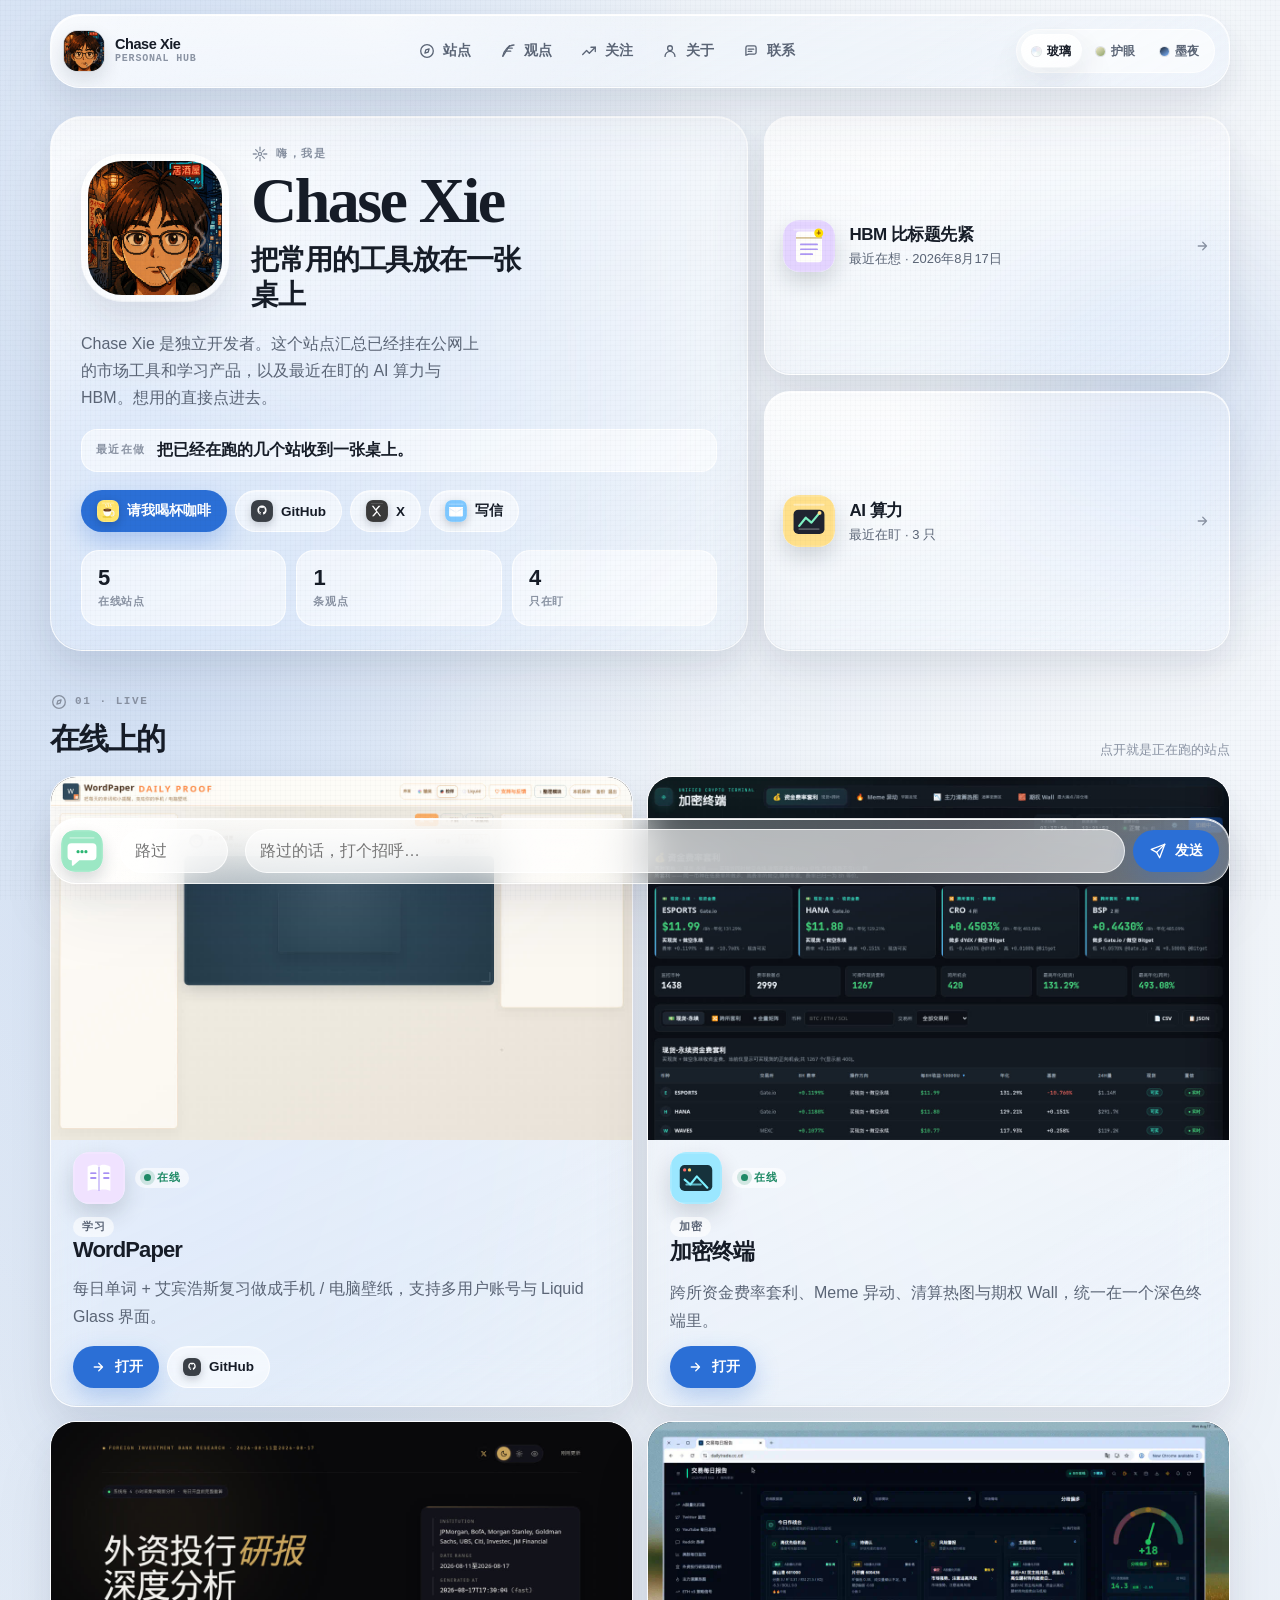
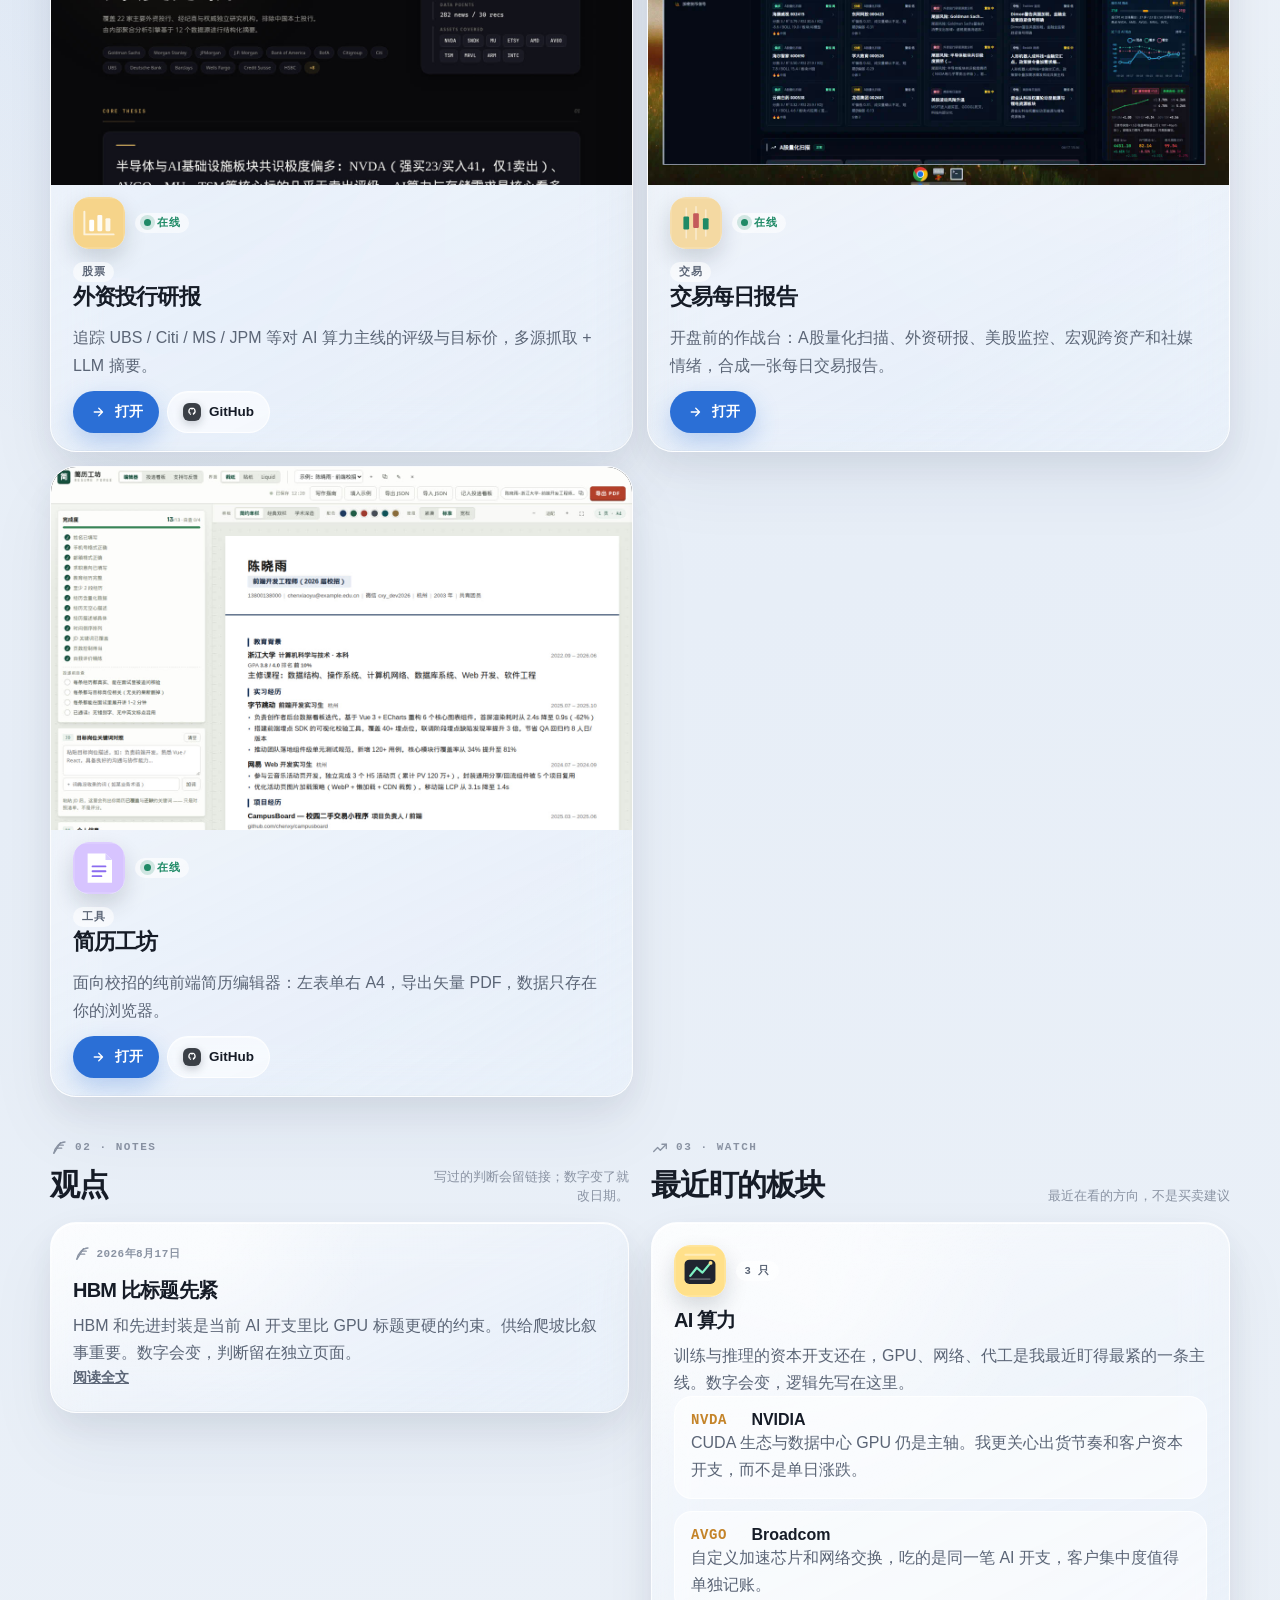
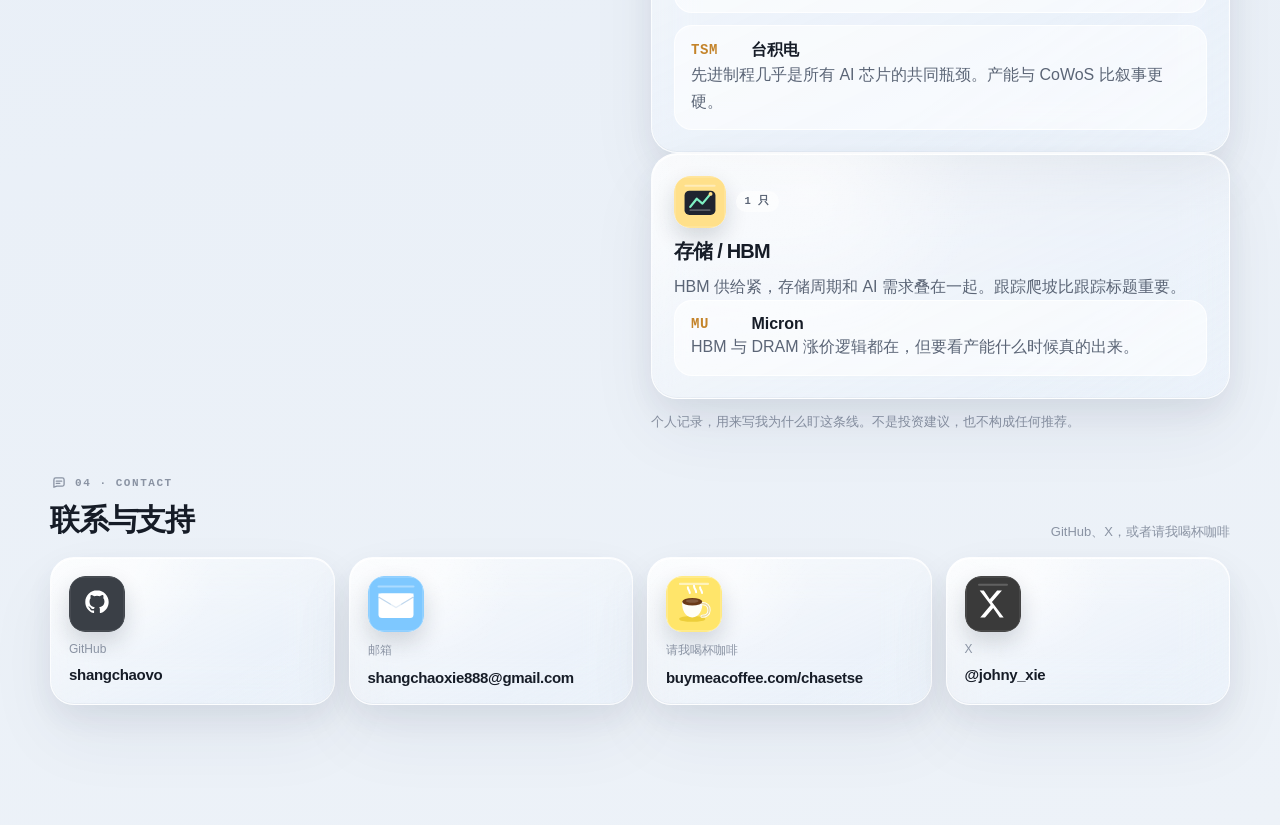
==== index.html @ 6f63f38b "Add Google Search Console verification meta tag" ====
<!doctype html>
<html lang="zh-CN" data-theme="liquid">
  <head>
    <meta charset="UTF-8" />
    <meta name="viewport" content="width=device-width, initial-scale=1.0" />
    <title>Chase Xie · 市场工具与学习产品导航</title>
    <meta name="description" content="独立开发者 Chase Xie 的个人导航：WordPaper、加密终端、外资研报、交易日报和校招简历工坊，以及最近在盯的 AI 算力与 HBM。" />
    <meta name="google-site-verification" content="O95cw5EyVnewTnY-gCXj8kBVqnA2D88TB6CyO-TnIzk" />
    <link rel="canonical" href="https://chaestblog.pages.dev/" />
    <meta property="og:type" content="website" />
    <meta property="og:locale" content="zh_CN" />
    <meta property="og:site_name" content="chaestblog" />
    <meta property="og:url" content="https://chaestblog.pages.dev/" />
    <meta property="og:title" content="Chase Xie · 市场工具与学习产品导航" />
    <meta property="og:description" content="独立开发者。把已上线的市场工具和学习产品放在一页，并写下最近在盯的 AI 算力与 HBM。" />
    <meta property="og:image" content="https://chaestblog.pages.dev/assets/og.jpg" />
    <meta property="og:image:width" content="1200" />
    <meta property="og:image:height" content="630" />
    <meta name="twitter:card" content="summary_large_image" />
    <meta name="twitter:site" content="@johny_xie" />
    <meta name="twitter:title" content="Chase Xie · 市场工具与学习产品导航" />
    <meta name="twitter:description" content="独立开发者。把已上线的市场工具和学习产品放在一页，并写下最近在盯的 AI 算力与 HBM。" />
    <meta name="twitter:image" content="https://chaestblog.pages.dev/assets/og.jpg" />
    <link rel="icon" type="image/svg+xml" href="/assets/favicon.svg" />
    <link rel="stylesheet" href="/css/themes.css?v=20260818a" />
    <link rel="stylesheet" href="/css/styles.css?v=20260818a" />
    <script type="application/ld+json">
      {
        "@context": "https://schema.org",
        "@graph": [
          {
            "@type": "WebSite",
            "@id": "https://chaestblog.pages.dev/#website",
            "url": "https://chaestblog.pages.dev/",
            "name": "chaestblog",
            "inLanguage": "zh-CN",
            "description": "Chase Xie 的个人导航：已上线的市场工具、学习产品，以及最近在盯的板块。",
            "publisher": { "@id": "https://chaestblog.pages.dev/#person" }
          },
          {
            "@type": "Person",
            "@id": "https://chaestblog.pages.dev/#person",
            "name": "Chase Xie",
            "url": "https://chaestblog.pages.dev/",
            "image": "https://chaestblog.pages.dev/assets/avatar.jpg",
            "jobTitle": "独立开发者",
            "description": "做市场工具和学习产品，公开 WordPaper、加密终端、外资研报、交易日报和校招简历工坊。",
            "email": "mailto:shangchaoxie888@gmail.com",
            "sameAs": [
              "https://github.com/shangchaovo",
              "https://x.com/johny_xie",
              "https://buymeacoffee.com/chasetse"
            ]
          }
        ]
      }
    </script>
    <script>
      (function () {
        try {
          var theme = localStorage.getItem("hubTheme");
          if (theme === "liquid" || theme === "eye" || theme === "ink") {
            document.documentElement.dataset.theme = theme;
          }
        } catch (error) {}
      })();
    </script>
  </head>
  <body>
    <svg xmlns="http://www.w3.org/2000/svg" class="sprite" aria-hidden="true">
      <symbol id="i-spark" viewBox="0 0 24 24"><path d="M12 3 v4 M12 17 v4 M3 12 h4 M17 12 h4 M6.2 6.2 l2.6 2.6 M15.2 15.2 l2.6 2.6 M17.8 6.2 l-2.6 2.6 M8.8 15.2 l-2.6 2.6"/><circle cx="12" cy="12" r="2.2"/></symbol>
      <symbol id="i-compass" viewBox="0 0 24 24"><circle cx="12" cy="12" r="8.4"/><path d="M14.8 9.2 10.4 10.6 9.2 14.8 13.6 13.4 Z"/></symbol>
      <symbol id="i-apps" viewBox="0 0 24 24"><rect x="4" y="4" width="6.5" height="6.5" rx="1.6"/><rect x="13.5" y="4" width="6.5" height="6.5" rx="1.6"/><rect x="4" y="13.5" width="6.5" height="6.5" rx="1.6"/><rect x="13.5" y="13.5" width="6.5" height="6.5" rx="1.6"/></symbol>
      <symbol id="i-feather" viewBox="0 0 24 24"><path d="M20 4 C13 4 6.5 11 5 19"/><path d="M14 4.8 5.6 18.6"/><path d="M11.5 8.2 h6.2 M9.2 12.2 h6.4"/></symbol>
      <symbol id="i-trend" viewBox="0 0 24 24"><path d="M3.6 16.6 8.8 11.4 12.4 15 20.4 7"/><path d="M14.6 7 H20.4 V12.8"/></symbol>
      <symbol id="i-chat" viewBox="0 0 24 24"><path d="M5.2 17.6 V7.6 A2.4 2.4 0 0 1 7.6 5.2 h8.8 A2.4 2.4 0 0 1 18.8 7.6 v6.2 A2.4 2.4 0 0 1 16.4 16.2 H9.2 Z"/><path d="M8.4 9.6 h7.2 M8.4 12.6 h4.6"/></symbol>
      <symbol id="i-mail" viewBox="0 0 24 24"><rect x="3.5" y="5.5" width="17" height="13" rx="2.2"/><path d="M4.2 7.2 12 13.1 19.8 7.2"/></symbol>
      <symbol id="i-coffee" viewBox="0 0 24 24"><path d="M5 9 h11 v6.2 a3.6 3.6 0 0 1 -3.6 3.6 H8.6 A3.6 3.6 0 0 1 5 15.2 Z"/><path d="M16 10.2 h2.4 a2.4 2.4 0 0 1 0 4.8 H16"/><path d="M7.2 4.8 v2 M10.5 4.4 v2.4 M13.8 4.8 v2"/><path d="M6 20.4 h9"/></symbol>
      <symbol id="i-book" viewBox="0 0 24 24"><path d="M12 6.4 C10.2 4.9 7.2 4.5 4.2 5.1 V18.2 C7.2 17.6 10.2 18 12 19.5 C13.8 18 16.8 17.6 19.8 18.2 V5.1 C16.8 4.5 13.8 4.9 12 6.4 Z"/><path d="M12 6.4 V19.5"/></symbol>
      <symbol id="i-terminal" viewBox="0 0 24 24"><rect x="3.4" y="5" width="17.2" height="14" rx="2.2"/><path d="M7 10.2 9.6 12.4 7 14.6 M12.2 14.8 h4.6"/></symbol>
      <symbol id="i-chart" viewBox="0 0 24 24"><path d="M4 19.4 V5.4 M4 19.4 H20"/><path d="M8 15.2 V11.2 M12 15.2 V8.4 M16 15.2 V10 M20 15.2 V6.8"/></symbol>
      <symbol id="i-file" viewBox="0 0 24 24"><path d="M7 3.6 H13.6 L17.4 7.4 V20.4 H7 Z"/><path d="M13.6 3.6 V7.4 H17.4"/><path d="M9.6 12.2 h4.8 M9.6 15.4 h4.8"/></symbol>
      <symbol id="i-candles" viewBox="0 0 24 24"><path d="M7 6 v12 M17 4 v16"/><rect x="5.2" y="9" width="3.6" height="7" rx="0.8"/><rect x="15.2" y="7.2" width="3.6" height="8.2" rx="0.8"/><path d="M12 8 v10"/><rect x="10.2" y="10.4" width="3.6" height="5.2" rx="0.8"/></symbol>
      <symbol id="i-arrow" viewBox="0 0 24 24"><path d="M7 12 h10 M13 7 l5 5 -5 5"/></symbol>
      <symbol id="i-external" viewBox="0 0 24 24"><path d="M14 5 h5 v5"/><path d="M19 5 10.5 13.5"/><path d="M17 13.2 v5.2 H5 V7 h5.2"/></symbol>
      <symbol id="i-send" viewBox="0 0 24 24"><path d="M21 3 10.2 13.8"/><path d="M21 3 14.2 21 10.2 13.8 3 9.8 Z"/></symbol>
      <symbol id="i-plus" viewBox="0 0 24 24"><path d="M12 5 v14 M5 12 h14"/></symbol>
      <symbol id="i-edit" viewBox="0 0 24 24"><path d="M13.2 6.2 17.8 10.8"/><path d="M4.6 19.4 6.4 14.2 16.4 4.2 a2 2 0 0 1 2.8 0 l.6.6 a2 2 0 0 1 0 2.8 L9.8 17.6 Z"/></symbol>
      <symbol id="i-trash" viewBox="0 0 24 24"><path d="M5 7.2 h14"/><path d="M9.2 7.2 V5.4 h5.6 v1.8"/><path d="M7.2 7.2 V19 a1.6 1.6 0 0 0 1.6 1.6 h6.4 A1.6 1.6 0 0 0 16.8 19 V7.2"/></symbol>
      <symbol id="i-lock" viewBox="0 0 24 24"><rect x="5.4" y="10.4" width="13.2" height="9.2" rx="2"/><path d="M8.2 10.4 V7.8 a3.8 3.8 0 0 1 7.6 0 v2.6"/></symbol>
      <symbol id="i-user" viewBox="0 0 24 24"><circle cx="12" cy="8.2" r="3.2"/><path d="M5.4 19.2 a6.6 6.6 0 0 1 13.2 0"/></symbol>
      <symbol id="i-dot" viewBox="0 0 24 24"><circle cx="12" cy="12" r="4" fill="currentColor" stroke="none"/></symbol>
      <symbol id="i-github" viewBox="0 0 24 24"><path fill="currentColor" stroke="none" d="M12 .3C5.37.3 0 5.67 0 12.3c0 5.3 3.44 9.8 8.21 11.39.6.11.82-.26.82-.58 0-.28-.01-1.04-.02-2.04-3.34.73-4.04-1.61-4.04-1.61-.55-1.39-1.34-1.76-1.34-1.76-1.09-.75.08-.73.08-.73 1.2.08 1.84 1.24 1.84 1.24 1.07 1.83 2.81 1.3 3.5 1 .11-.78.42-1.3.76-1.6-2.67-.3-5.47-1.33-5.47-5.93 0-1.31.47-2.38 1.24-3.22-.13-.3-.54-1.52.12-3.18 0 0 1-.32 3.3 1.23a11.5 11.5 0 0 1 6 0c2.28-1.55 3.29-1.23 3.29-1.23.66 1.66.25 2.88.12 3.18.77.84 1.23 1.91 1.23 3.22 0 4.61-2.81 5.62-5.48 5.92.43.37.81 1.1.81 2.22 0 1.6-.01 2.89-.01 3.29 0 .32.21.69.82.57C20.56 22.1 24 17.6 24 12.3 24 5.67 18.63.3 12 .3Z"/></symbol>
      <symbol id="i-x" viewBox="0 0 24 24"><path d="M4 4 20 20 M14.6 4 4 20 M20 4 9.8 16.4"/></symbol>
      <symbol id="i-telegram" viewBox="0 0 24 24"><path d="M21.2 4.6 3.6 11.4 10.2 13.6 17.2 8 12.2 14.8 10.2 13.6 10.1 19.4 Z"/></symbol>
    </svg>

    <div class="atmosphere" aria-hidden="true">
      <span class="blob blob-a"></span>
      <span class="blob blob-b"></span>
      <span class="blob blob-c"></span>
    </div>
    <div id="danmakuStage" class="danmaku-stage" aria-hidden="true"></div>

    <header class="nav glass">
      <a class="brand" href="/">
        <img class="brand-avatar" src="/assets/avatar.jpg" alt="" width="40" height="40" />
        <span class="brand-copy">
          <strong>Chase Xie</strong>
          <small>Personal Hub</small>
        </span>
      </a>
      <nav class="nav-links" aria-label="页面区块">
        <a href="#sites"><svg class="ic"><use href="#i-compass"></use></svg>站点</a>
        <a href="#notes"><svg class="ic"><use href="#i-feather"></use></svg>观点</a>
        <a href="#watch"><svg class="ic"><use href="#i-trend"></use></svg>关注</a>
        <a href="/about/"><svg class="ic"><use href="#i-user"></use></svg>关于</a>
        <a href="#contact"><svg class="ic"><use href="#i-chat"></use></svg>联系</a>
      </nav>
      <div class="theme-switch" role="radiogroup" aria-label="主题">
        <button class="theme-btn" type="button" data-theme="liquid" aria-pressed="true" title="Liquid Glass">
          <i class="orb orb-liquid" aria-hidden="true"></i><span>玻璃</span>
        </button>
        <button class="theme-btn" type="button" data-theme="eye" aria-pressed="false" title="护眼">
          <i class="orb orb-eye" aria-hidden="true"></i><span>护眼</span>
        </button>
        <button class="theme-btn" type="button" data-theme="ink" aria-pressed="false" title="墨夜">
          <i class="orb orb-ink" aria-hidden="true"></i><span>墨夜</span>
        </button>
      </div>
    </header>

    <main class="wrap">
      <section id="top" class="hero-bento">
        <article class="identity glass">
          <div class="identity-top">
            <button class="avatar-frame" id="heroAvatarBtn" type="button" title="Chase Xie">
              <img id="heroAvatar" class="hero-avatar" src="/assets/avatar.jpg" alt="Chase Xie" width="168" height="168" />
            </button>
            <div>
              <p class="kicker" id="profileKicker"><svg class="ic"><use href="#i-spark"></use></svg> 嗨，我是</p>
              <h1 id="profileName">Chase Xie</h1>
              <p class="headline" id="profileTitle">把常用的工具放在一张桌上</p>
            </div>
          </div>
          <p class="lead" id="profileBio">Chase Xie 是独立开发者。这个站点汇总已经挂在公网上的市场工具和学习产品，以及最近在盯的 AI 算力与 HBM。想用的直接点进去。</p>
          <p class="now" id="profileNow">
            <span class="now-kicker">最近在做</span>
            <span class="now-text">把已经在跑的几个站收到一张桌上。</span>
            <button class="btn ghost admin-only" id="editNowBtn" type="button">改</button>
          </p>
          <div class="hero-actions" id="heroActions">
            <a class="btn primary" href="https://buymeacoffee.com/chasetse" target="_blank" rel="noopener">请我喝杯咖啡</a>
            <a class="btn" rel="me noopener" href="https://github.com/shangchaovo" target="_blank">GitHub</a>
            <a class="btn" rel="me noopener" href="https://x.com/johny_xie" target="_blank">X</a>
            <a class="btn" href="mailto:shangchaoxie888@gmail.com">写信</a>
          </div>
          <div class="stat-row" id="statRow">
            <div class="stat"><b>5</b><span>在线站点</span></div>
            <div class="stat"><b>1</b><span>条观点</span></div>
            <div class="stat"><b>4</b><span>只在盯</span></div>
          </div>
        </article>
        <aside class="hero-aside" id="featuredJumps">
          <a class="feature glass" data-tint="violet" href="/notes/hbm-supply/">
            <span class="well app"><img class="app-icon" src="/assets/icons/notes.svg" alt="" width="52" height="52"></span>
            <span class="feature-copy">
              <strong>HBM 比标题先紧</strong>
              <span>最近在想 · 2026年8月17日</span>
            </span>
          </a>
          <a class="feature glass" data-tint="amber" href="#watch">
            <span class="well app"><img class="app-icon" src="/assets/icons/watch.svg" alt="" width="52" height="52"></span>
            <span class="feature-copy">
              <strong>AI 算力</strong>
              <span>最近在盯 · 3 只</span>
            </span>
          </a>
        </aside>
      </section>

      <section id="sites" class="section">
        <div class="section-head">
          <div>
            <p class="kicker"><svg class="ic"><use href="#i-compass"></use></svg> 01 · Live</p>
            <h2>在线上的</h2>
          </div>
            <p class="hint">点开就是正在跑的站点</p>
        </div>
        <div class="project-board" id="siteGrid">
          <article class="card glass" data-tint="violet">
            <a class="shot" href="https://wordpaper.pages.dev/" target="_blank" rel="noopener"><img src="/assets/shots/wordpaper.jpg" alt=""></a>
            <div class="card-top">
              <span class="well app"><img class="app-icon" src="/assets/icons/book.svg" alt="" width="46" height="46"></span>
              <span class="pill live"><i class="live-dot" aria-hidden="true"></i>在线</span>
            </div>
            <div>
              <span class="pill">学习</span>
              <h3>WordPaper</h3>
            </div>
            <p>每日单词 + 艾宾浩斯复习做成手机 / 电脑壁纸，支持多用户账号与 Liquid Glass 界面。</p>
            <div class="card-links">
              <a class="btn primary" href="https://wordpaper.pages.dev/" target="_blank" rel="noopener">打开</a>
              <a class="btn" href="https://github.com/shangchaovo/daily-wallpaper" target="_blank" rel="noopener">GitHub</a>
            </div>
          </article>
          <article class="card glass" data-tint="cyan">
            <a class="shot" href="https://crypto-funding-arbitrage.pages.dev/" target="_blank" rel="noopener"><img src="/assets/shots/terminal.jpg" alt=""></a>
            <div class="card-top">
              <span class="well app"><img class="app-icon" src="/assets/icons/terminal.svg" alt="" width="46" height="46"></span>
              <span class="pill live"><i class="live-dot" aria-hidden="true"></i>在线</span>
            </div>
            <div>
              <span class="pill">加密</span>
              <h3>加密终端</h3>
            </div>
            <p>跨所资金费率套利、Meme 异动、清算热图与期权 Wall，统一在一个深色终端里。</p>
            <div class="card-links">
              <a class="btn primary" href="https://crypto-funding-arbitrage.pages.dev/" target="_blank" rel="noopener">打开</a>
            </div>
          </article>
          <article class="card glass" data-tint="amber">
            <a class="shot" href="https://fresearch.cc.cd/" target="_blank" rel="noopener"><img src="/assets/shots/research.jpg" alt=""></a>
            <div class="card-top">
              <span class="well app"><img class="app-icon" src="/assets/icons/chart.svg" alt="" width="46" height="46"></span>
              <span class="pill live"><i class="live-dot" aria-hidden="true"></i>在线</span>
            </div>
            <div>
              <span class="pill">股票</span>
              <h3>外资投行研报</h3>
            </div>
            <p>追踪 UBS / Citi / MS / JPM 等对 AI 算力主线的评级与目标价，多源抓取 + LLM 摘要。</p>
            <div class="card-links">
              <a class="btn primary" href="https://fresearch.cc.cd/" target="_blank" rel="noopener">打开</a>
              <a class="btn" href="https://github.com/shangchaovo/ib-research" target="_blank" rel="noopener">GitHub</a>
            </div>
          </article>
          <article class="card glass" data-tint="gold">
            <a class="shot" href="https://dailytrade.cc.cd/" target="_blank" rel="noopener"><img src="/assets/shots/dailytrade.jpg" alt=""></a>
            <div class="card-top">
              <span class="well app"><img class="app-icon" src="/assets/icons/candles.svg" alt="" width="46" height="46"></span>
              <span class="pill live"><i class="live-dot" aria-hidden="true"></i>在线</span>
            </div>
            <div>
              <span class="pill">交易</span>
              <h3>交易每日报告</h3>
            </div>
            <p>开盘前的作战台：A股量化扫描、外资研报、美股监控、宏观跨资产和社媒情绪，合成一张每日交易报告。</p>
            <div class="card-links">
              <a class="btn primary" href="https://dailytrade.cc.cd/" target="_blank" rel="noopener">打开</a>
            </div>
          </article>
          <article class="card glass" data-tint="rose">
            <a class="shot" href="https://resume-5lv.pages.dev/" target="_blank" rel="noopener"><img src="/assets/shots/resume.jpg" alt=""></a>
            <div class="card-top">
              <span class="well app"><img class="app-icon" src="/assets/icons/file.svg" alt="" width="46" height="46"></span>
              <span class="pill live"><i class="live-dot" aria-hidden="true"></i>在线</span>
            </div>
            <div>
              <span class="pill">工具</span>
              <h3>简历工坊</h3>
            </div>
            <p>面向校招的纯前端简历编辑器：左表单右 A4，导出矢量 PDF，数据只存在你的浏览器。</p>
            <div class="card-links">
              <a class="btn primary" href="https://resume-5lv.pages.dev/" target="_blank" rel="noopener">打开</a>
              <a class="btn" href="https://github.com/shangchaovo/resume-site" target="_blank" rel="noopener">GitHub</a>
            </div>
          </article>
        </div>
      </section>

      <div class="magazine">
        <section id="notes" class="section">
          <div class="section-head">
            <div>
              <p class="kicker"><svg class="ic"><use href="#i-feather"></use></svg> 02 · Notes</p>
              <h2>观点</h2>
            </div>
            <p class="hint">写过的判断会留链接；数字变了就改日期。</p>
          </div>
          <div class="admin-only editor-bar">
            <button class="btn primary" id="addNoteBtn" type="button"><svg class="ic"><use href="#i-plus"></use></svg>写一条</button>
          </div>
          <div class="notes" id="noteList">
            <article class="note glass" data-id="n_hbm">
              <time>2026年8月17日</time>
              <h3><a href="/notes/hbm-supply/">HBM 比标题先紧</a></h3>
              <p>HBM 和先进封装是当前 AI 开支里比 GPU 标题更硬的约束。供给爬坡比叙事重要。数字会变，判断留在独立页面。</p>
              <p class="note-more"><a href="/notes/hbm-supply/">阅读全文</a></p>
            </article>
          </div>
        </section>

        <section id="watch" class="section">
          <div class="section-head">
            <div>
              <p class="kicker"><svg class="ic"><use href="#i-trend"></use></svg> 03 · Watch</p>
              <h2>最近盯的板块</h2>
            </div>
            <p class="hint">最近在看的方向，不是买卖建议</p>
          </div>
          <div class="admin-only editor-bar">
            <button class="btn primary" id="addSectorBtn" type="button"><svg class="ic"><use href="#i-plus"></use></svg>加板块</button>
            <button class="btn" id="addStockBtn" type="button"><svg class="ic"><use href="#i-plus"></use></svg>加个股</button>
          </div>
          <div id="watchList">
            <article class="sector glass" data-id="s_ai" data-tint="amber">
              <div class="card-top">
                <span class="well app"><img class="app-icon" src="/assets/icons/watch.svg" alt="" width="48" height="48"></span>
                <span class="pill">3 只</span>
              </div>
              <h3>AI 算力</h3>
              <p>训练与推理的资本开支还在，GPU、网络、代工是我最近盯得最紧的一条主线。数字会变，逻辑先写在这里。</p>
              <div class="stocks">
                <div class="stock"><div class="stock-head"><span class="symbol">NVDA</span><strong>NVIDIA</strong></div><p>CUDA 生态与数据中心 GPU 仍是主轴。我更关心出货节奏和客户资本开支，而不是单日涨跌。</p></div>
                <div class="stock"><div class="stock-head"><span class="symbol">AVGO</span><strong>Broadcom</strong></div><p>自定义加速芯片和网络交换，吃的是同一笔 AI 开支，客户集中度值得单独记账。</p></div>
                <div class="stock"><div class="stock-head"><span class="symbol">TSM</span><strong>台积电</strong></div><p>先进制程几乎是所有 AI 芯片的共同瓶颈。产能与 CoWoS 比叙事更硬。</p></div>
              </div>
            </article>
            <article class="sector glass" data-id="s_mem" data-tint="amber">
              <div class="card-top">
                <span class="well app"><img class="app-icon" src="/assets/icons/watch.svg" alt="" width="48" height="48"></span>
                <span class="pill">1 只</span>
              </div>
              <h3>存储 / HBM</h3>
              <p>HBM 供给紧，存储周期和 AI 需求叠在一起。跟踪爬坡比跟踪标题重要。</p>
              <div class="stocks">
                <div class="stock"><div class="stock-head"><span class="symbol">MU</span><strong>Micron</strong></div><p>HBM 与 DRAM 涨价逻辑都在，但要看产能什么时候真的出来。</p></div>
              </div>
            </article>
          </div>
          <p class="disclaimer" id="watchDisclaimer">个人记录，用来写我为什么盯这条线。不是投资建议，也不构成任何推荐。</p>
        </section>
      </div>

      <section id="contact" class="section">
        <div class="section-head">
          <div>
            <p class="kicker"><svg class="ic"><use href="#i-chat"></use></svg> 04 · Contact</p>
            <h2>联系与支持</h2>
          </div>
          <p class="hint">GitHub、X，或者请我喝杯咖啡</p>
        </div>
        <div class="contact-grid" id="contactGrid">
          <a class="contact glass" rel="me noopener" href="https://github.com/shangchaovo" target="_blank">
            <span class="well app"><img class="app-icon" src="/assets/icons/github.svg" alt="" width="56" height="56"></span>
            <small>GitHub</small>
            <strong>shangchaovo</strong>
          </a>
          <a class="contact glass" href="mailto:shangchaoxie888@gmail.com">
            <span class="well app"><img class="app-icon" src="/assets/icons/mail.svg" alt="" width="56" height="56"></span>
            <small>邮箱</small>
            <strong>shangchaoxie888@gmail.com</strong>
          </a>
          <a class="contact glass" href="https://buymeacoffee.com/chasetse" target="_blank" rel="noopener">
            <span class="well app"><img class="app-icon" src="/assets/icons/coffee.svg" alt="" width="56" height="56"></span>
            <small>请我喝杯咖啡</small>
            <strong>buymeacoffee.com/chasetse</strong>
          </a>
          <a class="contact glass" rel="me noopener" href="https://x.com/johny_xie" target="_blank">
            <span class="well app"><img class="app-icon" src="/assets/icons/x.svg" alt="" width="56" height="56"></span>
            <small>X</small>
            <strong>@johny_xie</strong>
          </a>
        </div>
      </section>
    </main>

    <form class="dock glass" id="danmakuForm">
      <span class="dock-mark" aria-hidden="true"><img class="app-icon" src="/assets/icons/chat.svg" alt="" width="42" height="42"></span>
      <label class="sr-only" for="danmakuNick">昵称</label>
      <input class="nick" id="danmakuNick" name="nick" maxlength="12" placeholder="路过" autocomplete="nickname" />
      <label class="sr-only" for="danmakuText">打个招呼</label>
      <input id="danmakuText" name="text" maxlength="36" placeholder="路过的话，打个招呼…" required />
      <button class="btn primary" type="submit"><svg class="ic"><use href="#i-send"></use></svg>发送</button>
      <button class="btn ghost admin-only" id="clearDanmakuBtn" type="button">清空</button>
      <button class="btn ghost admin-only" id="logoutBtn" type="button">退出</button>
    </form>

    <dialog id="adminDialog">
      <form class="modal glass" id="adminForm" method="dialog">
        <p class="kicker"><svg class="ic"><use href="#i-lock"></use></svg> Author</p>
        <h3>作者入口</h3>
        <p>连点头像五次，或在网址后加 <code>?edit=1</code>。</p>
        <label class="field">
          <span>管理口令</span>
          <input id="adminToken" type="password" name="token" autocomplete="current-password" />
        </label>
        <div class="modal-actions">
          <button class="btn ghost" value="cancel" type="submit">取消</button>
          <button class="btn primary" id="adminLoginBtn" type="button">进入</button>
        </div>
      </form>
    </dialog>

    <dialog id="editorDialog">
      <form class="modal glass" id="editorForm">
        <h3 id="editorTitle">编辑</h3>
        <div id="editorFields"></div>
        <div class="modal-actions">
          <button class="btn ghost" id="editorCancel" type="button">取消</button>
          <button class="btn primary" type="submit">保存</button>
        </div>
      </form>
    </dialog>

    <div class="toast-host" id="toastHost" aria-live="polite"></div>
    <script src="/js/app.js?v=20260818a" type="module"></script>
    <noscript>
      Chase Xie 是独立开发者。站点、观点和盯盘不需要 JavaScript 也能读。
      关于：/about/ · HBM 笔记：/notes/hbm-supply/
    </noscript>
  </body>
</html>
---- css/themes.css ----
:root {
  --font: -apple-system, BlinkMacSystemFont, "SF Pro Text", "PingFang SC", "Hiragino Sans GB", "Noto Sans CJK SC", sans-serif;
  --font-display: "Iowan Old Style", "Palatino Linotype", "Songti SC", "STSong", "Noto Serif CJK SC", Georgia, serif;
  --font-mono: "SFMono-Regular", "SF Mono", ui-monospace, Menlo, monospace;
  --radius: 32px;
  --radius-sm: 18px;
  --nav-h: 74px;
  --dock-h: 88px;
  --glass-x: 28%;
  --glass-y: 16%;
  --tint: #5b7fd6;
}

:root[data-theme="liquid"] {
  color-scheme: light;
  --bg-0: #edf2f8;
  --bg-1: #e7eef7;
  --ink: #161c27;
  --sub: #5b6576;
  --muted: #8a93a3;
  --accent: #2b6fd6;
  --accent-ink: #fff;
  --line: rgba(255, 255, 255, 0.8);
  --line-strong: rgba(36, 52, 78, 0.12);
  --glass-fill: linear-gradient(155deg, rgba(255, 255, 255, 0.72), rgba(255, 255, 255, 0.28) 48%, rgba(226, 237, 250, 0.38));
  --glass-thick: linear-gradient(155deg, rgba(255, 255, 255, 0.9), rgba(255, 255, 255, 0.55));
  --glass-shadow:
    inset 0 1px 0 rgba(255, 255, 255, 0.96),
    inset 0 -1px 0 rgba(40, 56, 78, 0.04),
    0 12px 32px rgba(36, 54, 82, 0.08),
    0 32px 70px rgba(36, 54, 82, 0.06);
  --good: #1f8a66;
  --warn: #c47b24;
  --danger: #c45b5b;
  --chip: rgba(255, 255, 255, 0.58);
  --grain: rgba(36, 54, 82, 0.035);
}

:root[data-theme="eye"] {
  color-scheme: light;
  --bg-0: #ece6d2;
  --bg-1: #e3ecd6;
  --ink: #333c2c;
  --sub: #5f6a4e;
  --muted: #7f896c;
  --accent: #53673a;
  --accent-ink: #f7f3e4;
  --line: rgba(255, 250, 230, 0.74);
  --line-strong: rgba(72, 84, 52, 0.16);
  --glass-fill: linear-gradient(155deg, rgba(255, 251, 236, 0.78), rgba(232, 237, 210, 0.52));
  --glass-thick: linear-gradient(155deg, rgba(255, 252, 240, 0.92), rgba(236, 240, 214, 0.72));
  --glass-shadow:
    inset 0 1px 0 rgba(255, 255, 244, 0.92),
    0 12px 30px rgba(70, 82, 48, 0.08);
  --good: #456434;
  --warn: #9a6a28;
  --danger: #a85a48;
  --chip: rgba(255, 250, 232, 0.72);
  --grain: rgba(70, 82, 48, 0.04);
}

:root[data-theme="ink"] {
  color-scheme: dark;
  --bg-0: #090d14;
  --bg-1: #121925;
  --ink: #eef3fb;
  --sub: #9aa8bc;
  --muted: #748196;
  --accent: #7cb4ff;
  --accent-ink: #0b1018;
  --line: rgba(255, 255, 255, 0.14);
  --line-strong: rgba(180, 206, 240, 0.22);
  --glass-fill: linear-gradient(155deg, rgba(38, 52, 74, 0.72), rgba(14, 20, 32, 0.5));
  --glass-thick: linear-gradient(155deg, rgba(54, 72, 98, 0.8), rgba(20, 28, 42, 0.72));
  --glass-shadow:
    inset 0 1px 0 rgba(255, 255, 255, 0.14),
    0 18px 48px rgba(0, 0, 0, 0.38);
  --good: #6dcea0;
  --warn: #e0b05a;
  --danger: #ef8b8b;
  --chip: rgba(255, 255, 255, 0.07);
  --grain: rgba(255, 255, 255, 0.03);
}

[data-tint="violet"] { --tint: #6f63e8; }
[data-tint="cyan"] { --tint: #1f9bb8; }
[data-tint="amber"] { --tint: #c4842a; }
[data-tint="rose"] { --tint: #c45d70; }
[data-tint="gold"] { --tint: #b7922a; }
[data-tint="blue"] { --tint: #2b6fd6; }

:root[data-theme="ink"] [data-tint="violet"] { --tint: #a8a0ff; }
:root[data-theme="ink"] [data-tint="cyan"] { --tint: #6ed5ea; }
:root[data-theme="ink"] [data-tint="amber"] { --tint: #e2b05c; }
:root[data-theme="ink"] [data-tint="rose"] { --tint: #f0a0ae; }
:root[data-theme="ink"] [data-tint="gold"] { --tint: #e6c66a; }

html, body { min-height: 100%; }

body {
  margin: 0;
  color: var(--ink);
  font-family: var(--font);
  background:
    radial-gradient(ellipse at 12% 8%, color-mix(in srgb, var(--accent) 16%, transparent), transparent 34%),
    radial-gradient(ellipse at 88% 12%, rgba(255, 255, 255, 0.55), transparent 32%),
    linear-gradient(165deg, var(--bg-0), var(--bg-1) 55%, var(--bg-0));
}

body::after {
  content: "";
  position: fixed;
  inset: 0;
  z-index: 0;
  pointer-events: none;
  opacity: 0.55;
  background-image:
    linear-gradient(var(--grain) 1px, transparent 1px),
    linear-gradient(90deg, var(--grain) 1px, transparent 1px);
  background-size: 5px 5px;
}

.atmosphere {
  position: fixed;
  inset: 0;
  z-index: 0;
  overflow: hidden;
  pointer-events: none;
}

.blob {
  position: absolute;
  border-radius: 50%;
  filter: blur(40px);
  opacity: 0.55;
}

.blob-a {
  top: -8%;
  left: -6%;
  width: 42vw;
  height: 42vw;
  background: radial-gradient(circle, rgba(255, 255, 255, 0.7), transparent 68%);
}

.blob-b {
  top: 18%;
  right: -10%;
  width: 38vw;
  height: 38vw;
  background: radial-gradient(circle, color-mix(in srgb, var(--accent) 28%, transparent), transparent 70%);
}

.blob-c {
  bottom: -12%;
  left: 28%;
  width: 34vw;
  height: 34vw;
  background: radial-gradient(circle, rgba(255, 255, 255, 0.35), transparent 68%);
}

:root[data-theme="ink"] .blob-a {
  background: radial-gradient(circle, rgba(90, 140, 210, 0.22), transparent 68%);
}

@media (prefers-reduced-transparency: reduce) {
  :root {
    --glass-fill: var(--bg-0);
    --glass-thick: var(--bg-0);
  }
  .glass {
    backdrop-filter: none !important;
    -webkit-backdrop-filter: none !important;
  }
  .blob { display: none; }
}

@media (prefers-reduced-motion: reduce) {
  .blob { filter: none; }
}
---- css/styles.css ----
*, *::before, *::after { box-sizing: border-box; }
html { scroll-behavior: smooth; }
img { max-width: 100%; }
a { color: inherit; }
button, input, textarea, select { font: inherit; color: inherit; }
:focus-visible { outline: 2px solid var(--accent); outline-offset: 3px; }

.sprite {
  position: absolute;
  width: 0;
  height: 0;
  overflow: hidden;
}

.ic {
  width: 18px;
  height: 18px;
  flex: 0 0 auto;
  fill: none;
  stroke: currentColor;
  stroke-width: 1.75;
  stroke-linecap: round;
  stroke-linejoin: round;
}
.ic-lg { width: 26px; height: 26px; stroke-width: 1.6; }
.ic-fill { fill: currentColor; stroke: none; }

.app-icon {
  display: block;
  width: 40px;
  height: 40px;
  border-radius: 12px;
  object-fit: cover;
  flex: 0 0 auto;
  box-shadow: 0 8px 16px rgba(20, 28, 44, 0.18);
}

.sr-only {
  position: absolute;
  width: 1px;
  height: 1px;
  overflow: hidden;
  clip: rect(0 0 0 0);
}

body {
  position: relative;
  z-index: 1;
  padding-bottom: calc(var(--dock-h) + 36px);
}

.wrap {
  width: min(1180px, calc(100% - 36px));
  margin: 0 auto;
}

.glass {
  position: relative;
  isolation: isolate;
  overflow: hidden;
  border: 1px solid var(--line);
  background: var(--glass-fill);
  box-shadow: var(--glass-shadow);
  -webkit-backdrop-filter: blur(22px) saturate(1.22);
  backdrop-filter: blur(22px) saturate(1.22);
}

.glass::before {
  content: "";
  position: absolute;
  inset: 0;
  pointer-events: none;
  background:
    radial-gradient(circle at var(--glass-x) var(--glass-y), rgba(255, 255, 255, 0.5), transparent 34%),
    linear-gradient(145deg, rgba(255, 255, 255, 0.42), transparent 30% 72%, rgba(255, 255, 255, 0.14));
}

:root[data-theme="ink"] .glass::before {
  background:
    radial-gradient(circle at var(--glass-x) var(--glass-y), rgba(180, 210, 255, 0.14), transparent 36%),
    linear-gradient(145deg, rgba(255, 255, 255, 0.08), transparent 42%);
}

.glass::after {
  content: "";
  position: absolute;
  inset: 0;
  pointer-events: none;
  border-radius: inherit;
  padding: 1px;
  background: linear-gradient(160deg, rgba(255, 255, 255, 0.85), transparent 28% 62%, rgba(255, 255, 255, 0.18));
  -webkit-mask: linear-gradient(#000 0 0) content-box, linear-gradient(#000 0 0);
  -webkit-mask-composite: xor;
  mask: linear-gradient(#000 0 0) content-box, linear-gradient(#000 0 0);
  mask-composite: exclude;
  opacity: 0.7;
}

.glass > * { position: relative; z-index: 1; }

.nav {
  position: sticky;
  top: 14px;
  z-index: 30;
  display: flex;
  align-items: center;
  gap: 18px;
  width: min(1180px, calc(100% - 28px));
  min-height: var(--nav-h);
  margin: 14px auto 0;
  padding: 10px 14px 10px 12px;
  border-radius: 30px;
}

.brand {
  display: flex;
  align-items: center;
  gap: 10px;
  min-width: 0;
  text-decoration: none;
}

.brand-copy {
  display: grid;
  line-height: 1.05;
}

.brand-copy strong {
  font-size: 14.5px;
  font-weight: 720;
  letter-spacing: -0.03em;
}

.brand-copy small {
  color: var(--muted);
  font: 650 10px/1.3 var(--font-mono);
  letter-spacing: 0.08em;
  text-transform: uppercase;
}

.brand-avatar,
.hero-avatar {
  display: block;
  object-fit: cover;
  background: #1b2430;
}

.brand-avatar {
  width: 42px;
  height: 42px;
  border: 1px solid var(--line);
  border-radius: 15px;
  box-shadow: 0 8px 18px rgba(20, 32, 48, 0.12);
}

.nav-links {
  display: flex;
  flex: 1;
  justify-content: center;
  gap: 4px;
}

.nav-links a {
  display: inline-flex;
  align-items: center;
  gap: 7px;
  padding: 8px 12px;
  border-radius: 999px;
  color: var(--sub);
  text-decoration: none;
  font-size: 13.5px;
  font-weight: 620;
}

.nav-links a:hover,
.nav-links a:focus-visible {
  color: var(--ink);
  background: var(--chip);
}

.theme-switch {
  display: flex;
  gap: 3px;
  padding: 4px;
  border: 1px solid var(--line);
  border-radius: 999px;
  background: var(--chip);
}

.theme-btn {
  display: inline-flex;
  align-items: center;
  gap: 6px;
  min-height: 34px;
  padding: 0 11px;
  border: 0;
  border-radius: 999px;
  color: var(--sub);
  background: transparent;
  cursor: pointer;
  font-size: 12px;
  font-weight: 650;
}

.theme-btn[aria-pressed="true"] {
  color: var(--ink);
  background: var(--glass-thick);
  box-shadow: var(--glass-shadow);
}

.orb {
  width: 9px;
  height: 9px;
  border-radius: 50%;
  box-shadow: 0 0 0 1px var(--line-strong);
}

.orb-liquid { background: conic-gradient(from 210deg, #fff, #d7e8f8, #f3e8ef, #e8f3ef, #fff); }
.orb-eye { background: linear-gradient(145deg, #efe7c8, #8ea36a); }
.orb-ink { background: linear-gradient(145deg, #1b2432, #7cb4ff); }

.hero-bento {
  display: grid;
  grid-template-columns: minmax(0, 1.2fr) minmax(280px, 0.8fr);
  gap: 16px;
  margin-top: 28px;
}

.identity {
  display: flex;
  flex-direction: column;
  gap: 18px;
  min-height: 360px;
  padding: 28px 30px 24px;
  border-radius: var(--radius);
}

.identity-top {
  display: grid;
  grid-template-columns: 148px 1fr;
  gap: 22px;
  align-items: center;
}

.avatar-frame {
  padding: 7px;
  border: 0;
  border-radius: 42px;
  background: var(--glass-thick);
  box-shadow: var(--glass-shadow);
  cursor: pointer;
}

.hero-avatar {
  width: 134px;
  height: 134px;
  border-radius: 34px;
}

.kicker {
  display: inline-flex;
  align-items: center;
  gap: 7px;
  margin: 0 0 8px;
  color: var(--muted);
  font: 700 11px/1 var(--font-mono);
  letter-spacing: 0.14em;
  text-transform: uppercase;
}

.identity h1,
.headline,
.section h2,
.card h3,
.note h3,
.sector h3 {
  letter-spacing: -0.04em;
}

.identity h1 {
  margin: 0;
  font-family: var(--font-display);
  font-size: clamp(40px, 6vw, 64px);
  font-weight: 650;
  line-height: 0.95;
}

.headline {
  margin: 10px 0 0;
  max-width: 18ch;
  color: var(--ink);
  font-size: clamp(20px, 2.4vw, 28px);
  font-weight: 620;
  line-height: 1.25;
}

.lead {
  max-width: 46ch;
  margin: 0;
  color: var(--sub);
  font-size: 16px;
  line-height: 1.7;
}

.now {
  display: flex;
  align-items: center;
  flex-wrap: wrap;
  gap: 8px 12px;
  margin: 0;
  padding: 10px 14px;
  border: 1px solid var(--line);
  border-radius: 16px;
  background: var(--chip);
}
.now-kicker {
  color: var(--muted);
  font: 700 11px/1 var(--font-mono);
  letter-spacing: 0.12em;
  text-transform: uppercase;
}
.now-text {
  flex: 1;
  min-width: 12ch;
  font-weight: 620;
}
.now .btn { min-height: 32px; padding: 0 10px; }

.hero-actions,
.editor-bar,
.card-links,
.modal-actions {
  display: flex;
  flex-wrap: wrap;
  gap: 8px;
}

.stat-row {
  display: grid;
  grid-template-columns: repeat(3, 1fr);
  gap: 10px;
  margin-top: auto;
}

.stat {
  padding: 14px 16px;
  border: 1px solid var(--line);
  border-radius: 18px;
  background: var(--chip);
}

.stat b {
  display: block;
  font-size: 22px;
  letter-spacing: -0.04em;
}

.stat span {
  color: var(--muted);
  font: 650 11px/1.4 var(--font-mono);
  letter-spacing: 0.06em;
  text-transform: uppercase;
}

.hero-aside {
  display: grid;
  gap: 16px;
}

.feature {
  display: flex;
  align-items: center;
  gap: 14px;
  min-height: 108px;
  padding: 18px;
  border-radius: 26px;
  text-decoration: none;
}

.feature:hover { transform: translateY(-2px); }

.well {
  display: grid;
  place-items: center;
  width: 48px;
  height: 48px;
  border-radius: 16px;
  color: var(--tint);
  background: color-mix(in srgb, var(--tint) 16%, var(--chip));
  box-shadow: inset 0 1px 0 rgba(255, 255, 255, 0.55);
}
.well.app {
  width: 52px;
  height: 52px;
  padding: 0;
  overflow: hidden;
  color: inherit;
  background: transparent;
  box-shadow: 0 10px 22px rgba(20, 28, 44, 0.16);
}
.well.app .app-icon {
  width: 100%;
  height: 100%;
  border-radius: 16px;
  box-shadow: none;
}
.btn .app-icon {
  width: 22px;
  height: 22px;
  border-radius: 7px;
  box-shadow: 0 3px 8px rgba(20, 28, 44, 0.22);
}
.btn .app-icon[width="18"] {
  width: 18px;
  height: 18px;
  border-radius: 6px;
}

.feature-copy {
  display: grid;
  gap: 4px;
  min-width: 0;
}

.feature-copy strong {
  font-size: 17px;
  letter-spacing: -0.03em;
}

.feature-copy span {
  color: var(--sub);
  font-size: 13px;
}

.feature .ic-arrow {
  margin-left: auto;
  color: var(--muted);
}

.btn {
  display: inline-flex;
  align-items: center;
  justify-content: center;
  gap: 8px;
  min-height: 42px;
  padding: 0 15px;
  border: 1px solid var(--line);
  border-radius: 999px;
  background: var(--chip);
  box-shadow: inset 0 1px 0 rgba(255, 255, 255, 0.45);
  text-decoration: none;
  cursor: pointer;
  font-size: 13.5px;
  font-weight: 650;
}

.btn.primary {
  border-color: transparent;
  color: var(--accent-ink);
  background: var(--accent);
  box-shadow: 0 10px 24px color-mix(in srgb, var(--accent) 28%, transparent);
}

.btn.ghost { background: transparent; }
.btn:hover { transform: translateY(-1px); }
.btn.danger { color: var(--danger); }

.section { margin-top: 42px; }

.section-head {
  display: flex;
  align-items: end;
  justify-content: space-between;
  gap: 16px;
  margin-bottom: 16px;
}

.section h2 {
  margin: 0;
  font-family: var(--font-display);
  font-size: 30px;
  font-weight: 650;
}

.hint {
  max-width: 28ch;
  margin: 0;
  color: var(--muted);
  font-size: 13px;
  line-height: 1.5;
  text-align: right;
}

.jumps {
  display: grid;
  grid-template-columns: 1fr 1fr;
  gap: 14px;
}
.contact-grid {
  display: grid;
  grid-template-columns: repeat(4, 1fr);
  gap: 14px;
}

.jump {
  display: flex;
  flex-direction: column;
  gap: 0;
  min-height: 0;
  padding: 0;
  border-radius: 26px;
  text-decoration: none;
}

.jump:hover { transform: translateY(-3px); }

.shot {
  display: block;
  overflow: hidden;
  aspect-ratio: 16 / 10;
  background: #161c27;
}
.shot img {
  width: 100%;
  height: 100%;
  object-fit: cover;
  object-position: top center;
  transition: transform .45s ease;
}
.jump:hover .shot img,
.card:hover .shot img { transform: scale(1.035); }

.jump-meta {
  display: flex;
  align-items: center;
  gap: 12px;
  padding: 14px 16px 16px;
}
.jump-meta .copy {
  display: grid;
  gap: 2px;
  min-width: 0;
  flex: 1;
}
.jump-meta .ic { color: var(--muted); }
.jump .well.app {
  width: 40px;
  height: 40px;
  border-radius: 12px;
}
.jump .well.app .app-icon { border-radius: 12px; }

.jump strong {
  font-size: 18px;
  letter-spacing: -0.03em;
}

.jump .copy span {
  color: var(--sub);
  font-size: 13.5px;
  line-height: 1.45;
}

.project-board {
  display: grid;
  grid-template-columns: 1fr 1fr;
  gap: 14px;
}

.card {
  display: flex;
  flex-direction: column;
  gap: 12px;
  min-height: 0;
  padding: 0 0 18px;
  border-radius: 26px;
}

.card .shot {
  border-radius: 0;
}

.card-top,
.stock-head {
  display: flex;
  align-items: center;
  gap: 10px;
}

.card .card-top,
.card > p,
.card > .card-links,
.card > div:not(.shot):not(.card-top) {
  padding: 0 22px;
}

.stock-head { justify-content: flex-start; }
.stock-head .row-actions { margin-left: auto; }

.pill {
  display: inline-flex;
  align-items: center;
  gap: 6px;
  padding: 5px 9px;
  border-radius: 999px;
  background: var(--chip);
  color: var(--sub);
  font: 700 10.5px/1 var(--font-mono);
  letter-spacing: 0.06em;
  text-transform: uppercase;
}

.pill.live { color: var(--good); }
.pill.degraded { color: var(--warn); }
.live-dot {
  width: 7px;
  height: 7px;
  border-radius: 50%;
  background: currentColor;
  box-shadow: 0 0 0 4px color-mix(in srgb, currentColor 18%, transparent);
}

.card h3 {
  margin: 0;
  font-size: 22px;
  font-weight: 680;
}

.card p,
.note p,
.sector p,
.stock p {
  margin: 0;
  color: var(--sub);
  line-height: 1.7;
}

.card-links { margin-top: auto; padding-top: 8px; }

.magazine {
  display: grid;
  grid-template-columns: 1fr 1fr;
  gap: 22px;
  align-items: start;
}

.magazine .section { margin-top: 42px; }

.editor-bar {
  display: none;
  margin-bottom: 12px;
}

.notes,
.stocks {
  display: grid;
  gap: 12px;
}

.note,
.sector {
  padding: 22px;
  border-radius: 26px;
}

.note time,
.meta {
  display: inline-flex;
  align-items: center;
  gap: 6px;
  color: var(--muted);
  font: 650 11px/1 var(--font-mono);
  letter-spacing: 0.04em;
}

.note h3,
.sector h3 {
  margin: 10px 0 8px;
  font-size: 20px;
}

.note p,
.sector p,
.stock p { white-space: pre-wrap; }

.note-actions,
.row-actions {
  display: none;
  gap: 8px;
  margin-top: 12px;
}

body.admin .note-actions,
body.admin .row-actions,
body.admin .admin-only,
body.admin .editor-bar { display: flex; }

.admin-only { display: none; }

.stock {
  padding: 14px 16px;
  border: 1px solid var(--line);
  border-radius: 18px;
  background: var(--chip);
}

.symbol {
  min-width: 3.6em;
  color: var(--tint, var(--accent));
  font: 750 14px/1 var(--font-mono);
  letter-spacing: 0.04em;
}
.symbol a {
  color: inherit;
  text-decoration: none;
}
.symbol a:hover { text-decoration: underline; }

.disclaimer {
  margin: 14px 0 0;
  color: var(--muted);
  font-size: 12.5px;
  line-height: 1.55;
}

.contact {
  display: flex;
  flex-direction: column;
  gap: 10px;
  min-height: 148px;
  padding: 18px;
  border-radius: 24px;
  text-decoration: none;
}

.contact .well.app {
  width: 56px;
  height: 56px;
  border-radius: 16px;
}
.empty .app-icon {
  width: 48px;
  height: 48px;
  border-radius: 14px;
}
.dock-mark {
  display: grid;
  place-items: center;
  width: 42px;
  height: 42px;
  padding: 0;
  overflow: hidden;
  border-radius: 14px;
  background: transparent;
  box-shadow: 0 8px 16px rgba(20, 28, 44, 0.16);
}
.dock-mark .app-icon {
  width: 42px;
  height: 42px;
  border-radius: 14px;
  box-shadow: none;
}

.contact small { color: var(--muted); font-size: 12px; }
.contact strong { font-size: 15px; letter-spacing: -0.02em; word-break: break-all; }

.danmaku-stage {
  position: fixed;
  inset: 0;
  z-index: 20;
  overflow: hidden;
  pointer-events: none;
}

.danmaku-item {
  position: absolute;
  left: 0;
  white-space: nowrap;
  font-weight: 700;
  letter-spacing: 0.01em;
  text-shadow: 0 1px 10px color-mix(in srgb, var(--bg-0) 70%, transparent);
  animation: fly linear forwards;
}

@keyframes fly {
  from { transform: translateX(100vw); }
  to { transform: translateX(-110%); }
}

.dock {
  position: fixed;
  right: 18px;
  bottom: 16px;
  left: 18px;
  z-index: 35;
  display: flex;
  align-items: center;
  gap: 8px;
  width: min(1180px, calc(100% - 36px));
  margin: 0 auto;
  padding: 10px;
  border-radius: 26px;
}

.dock input {
  flex: 1;
  min-width: 0;
  height: 44px;
  padding: 0 14px;
  border: 1px solid var(--line);
  border-radius: 999px;
  background: var(--chip);
}

.dock input.nick { flex: 0 0 108px; }

dialog {
  width: min(520px, calc(100% - 24px));
  padding: 0;
  border: 0;
  background: transparent;
}

dialog::backdrop { background: rgba(16, 22, 32, 0.42); }

.modal { padding: 24px; border-radius: 26px; }
.modal h3 { margin: 0 0 8px; font-family: var(--font-display); font-size: 26px; }
.modal p { margin: 0 0 14px; color: var(--sub); line-height: 1.6; }

.field { display: grid; gap: 6px; margin-bottom: 12px; }
.field span { color: var(--muted); font-size: 12px; font-weight: 650; }
.field input,
.field textarea,
.field select {
  width: 100%;
  padding: 11px 12px;
  border: 1px solid var(--line-strong);
  border-radius: 14px;
  background: var(--chip);
}
.field textarea { min-height: 120px; resize: vertical; }

.toast-host {
  position: fixed;
  top: 96px;
  right: 18px;
  z-index: 50;
  display: grid;
  gap: 8px;
}

.toast {
  padding: 10px 14px;
  border-radius: 14px;
  font-size: 13px;
}

.empty {
  display: grid;
  place-items: center;
  gap: 8px;
  min-height: 140px;
  padding: 24px;
  color: var(--muted);
  text-align: center;
  border-radius: 24px;
}

@media (prefers-reduced-motion: reduce) {
  html { scroll-behavior: auto; }
  .jump:hover, .feature:hover, .btn:hover { transform: none; }
  .jump:hover .shot img,
  .card:hover .shot img { transform: none; }
  .danmaku-item { animation: none; left: 12%; }
}

@media (max-width: 980px) {
  .hero-bento,
  .magazine,
  .jumps,
  .contact-grid { grid-template-columns: 1fr 1fr; }
  .project-board { grid-template-columns: 1fr 1fr; }
  .card, .card.wide { grid-column: span 1; }
  .identity-top { grid-template-columns: 120px 1fr; }
  .hero-avatar { width: 106px; height: 106px; border-radius: 28px; }
  .hint { text-align: left; }
}

@media (max-width: 720px) {
  .nav { flex-wrap: wrap; }
  .nav-links {
    order: 3;
    width: 100%;
    justify-content: flex-start;
    overflow: auto;
  }
  .hero-bento,
  .magazine,
  .jumps,
  .contact-grid,
  .stat-row,
  .project-board { grid-template-columns: 1fr; }
  .identity-top { grid-template-columns: 1fr; }
  .dock { flex-wrap: wrap; }
  .dock input.nick, .dock input { flex: 1 1 100%; }
  .theme-btn span { display: none; }
}

.note h3 a {
  color: inherit;
  text-decoration: none;
}
.note h3 a:hover,
.note-more a:hover { text-decoration: underline; }
.note-more {
  margin: 10px 0 0;
  font-size: 14px;
  font-weight: 620;
}

body.page {
  padding-bottom: 48px;
}
body.page .nav {
  position: sticky;
  top: 12px;
}
.page-doc {
  width: min(760px, calc(100% - 36px));
  margin: 28px auto 64px;
}
.page-doc .crumbs {
  display: flex;
  flex-wrap: wrap;
  gap: 8px;
  margin: 0 0 18px;
  color: var(--muted);
  font-size: 13px;
}
.page-doc .crumbs a { text-decoration: none; }
.page-doc .crumbs a:hover { color: var(--ink); }
.page-doc h1 {
  margin: 0 0 10px;
  font-family: var(--font-display);
  font-size: clamp(32px, 5vw, 48px);
  font-weight: 650;
  letter-spacing: -0.04em;
  line-height: 1.05;
}
.page-doc .lede {
  margin: 0 0 28px;
  color: var(--ink);
  font-size: 18px;
  font-weight: 560;
  line-height: 1.55;
}
.page-doc .prose p,
.page-doc .prose li {
  color: var(--sub);
  font-size: 16px;
  line-height: 1.75;
}
.page-doc .prose p { margin: 0 0 1em; }
.page-doc .prose h2 {
  margin: 1.6em 0 0.55em;
  font-size: 20px;
  letter-spacing: -0.03em;
}
.page-doc .prose ol,
.page-doc .prose ul {
  margin: 0 0 1em;
  padding-left: 1.2em;
}
.page-doc .identity-links {
  display: flex;
  flex-wrap: wrap;
  gap: 10px;
  margin: 8px 0 28px;
}
.page-doc .updated {
  margin: 0 0 22px;
  color: var(--muted);
  font: 650 12px/1 var(--font-mono);
}
.page-doc .disclaimer {
  margin-top: 28px;
}
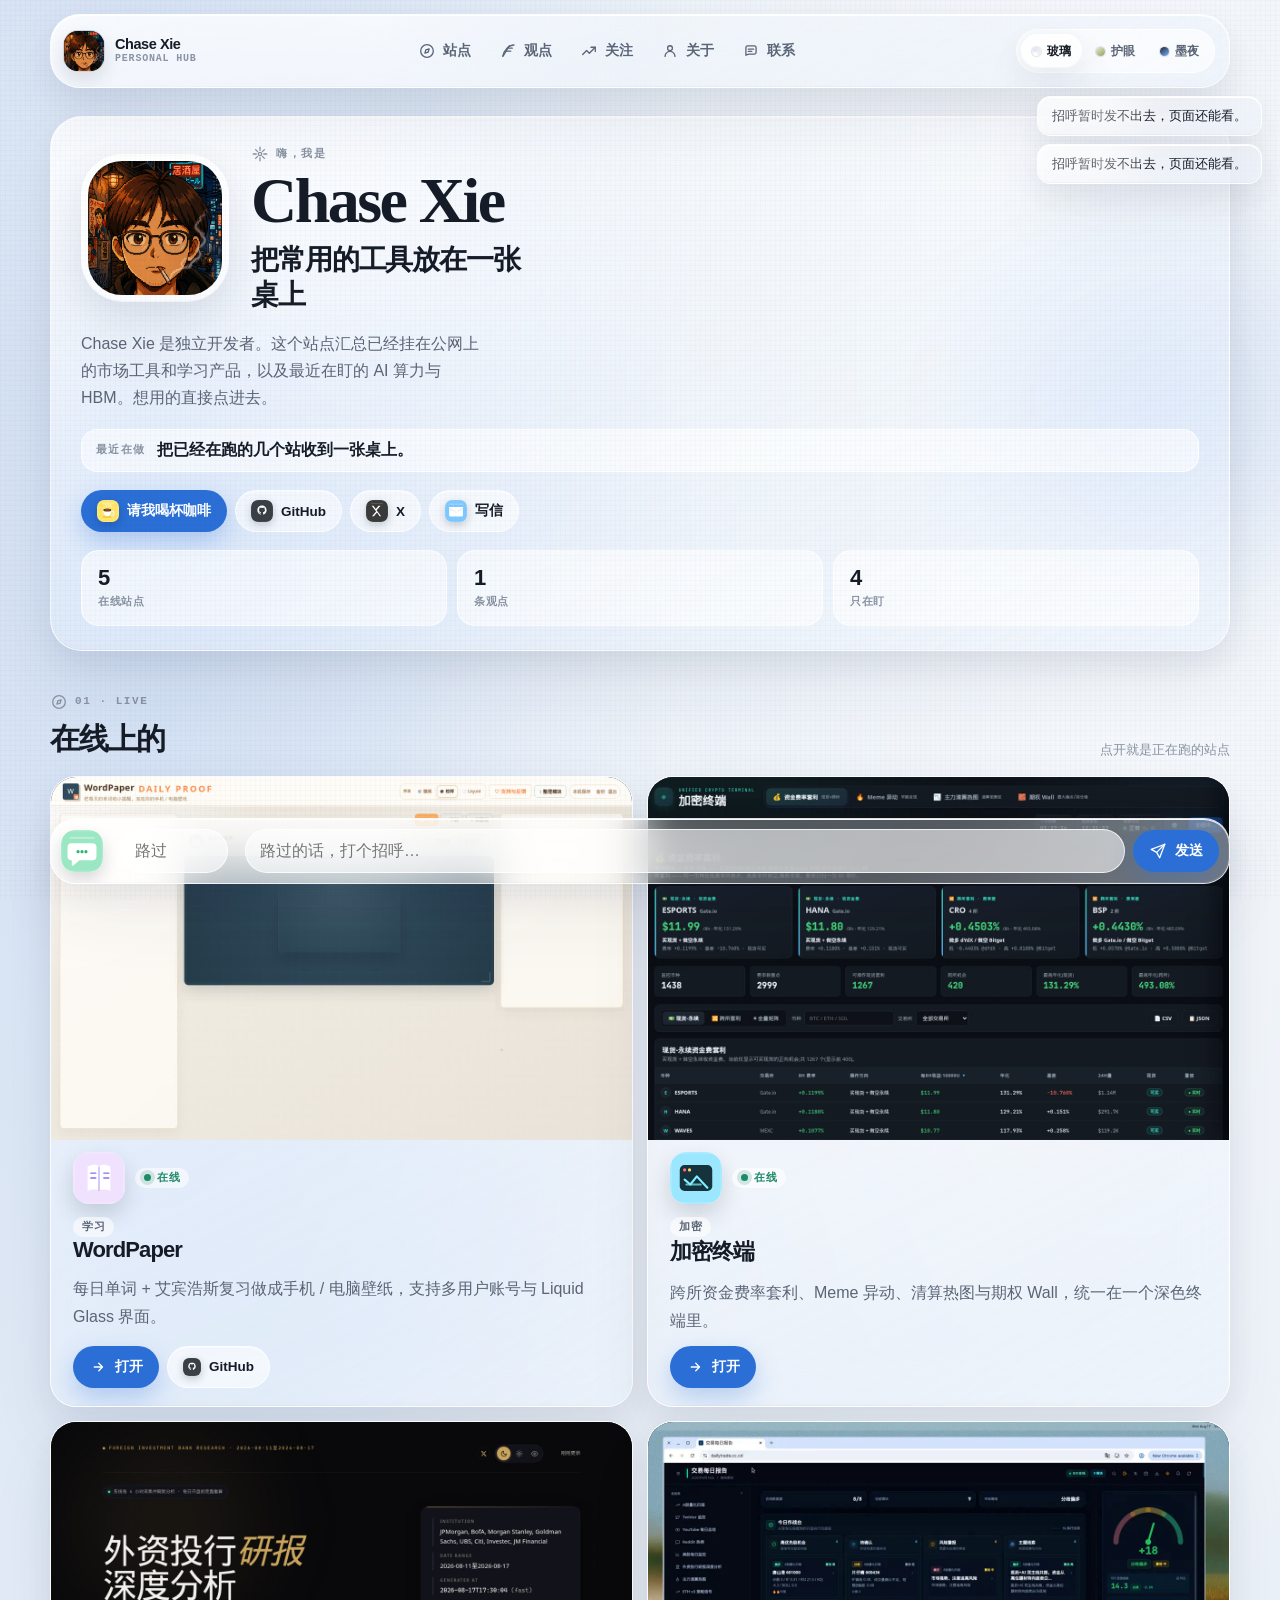
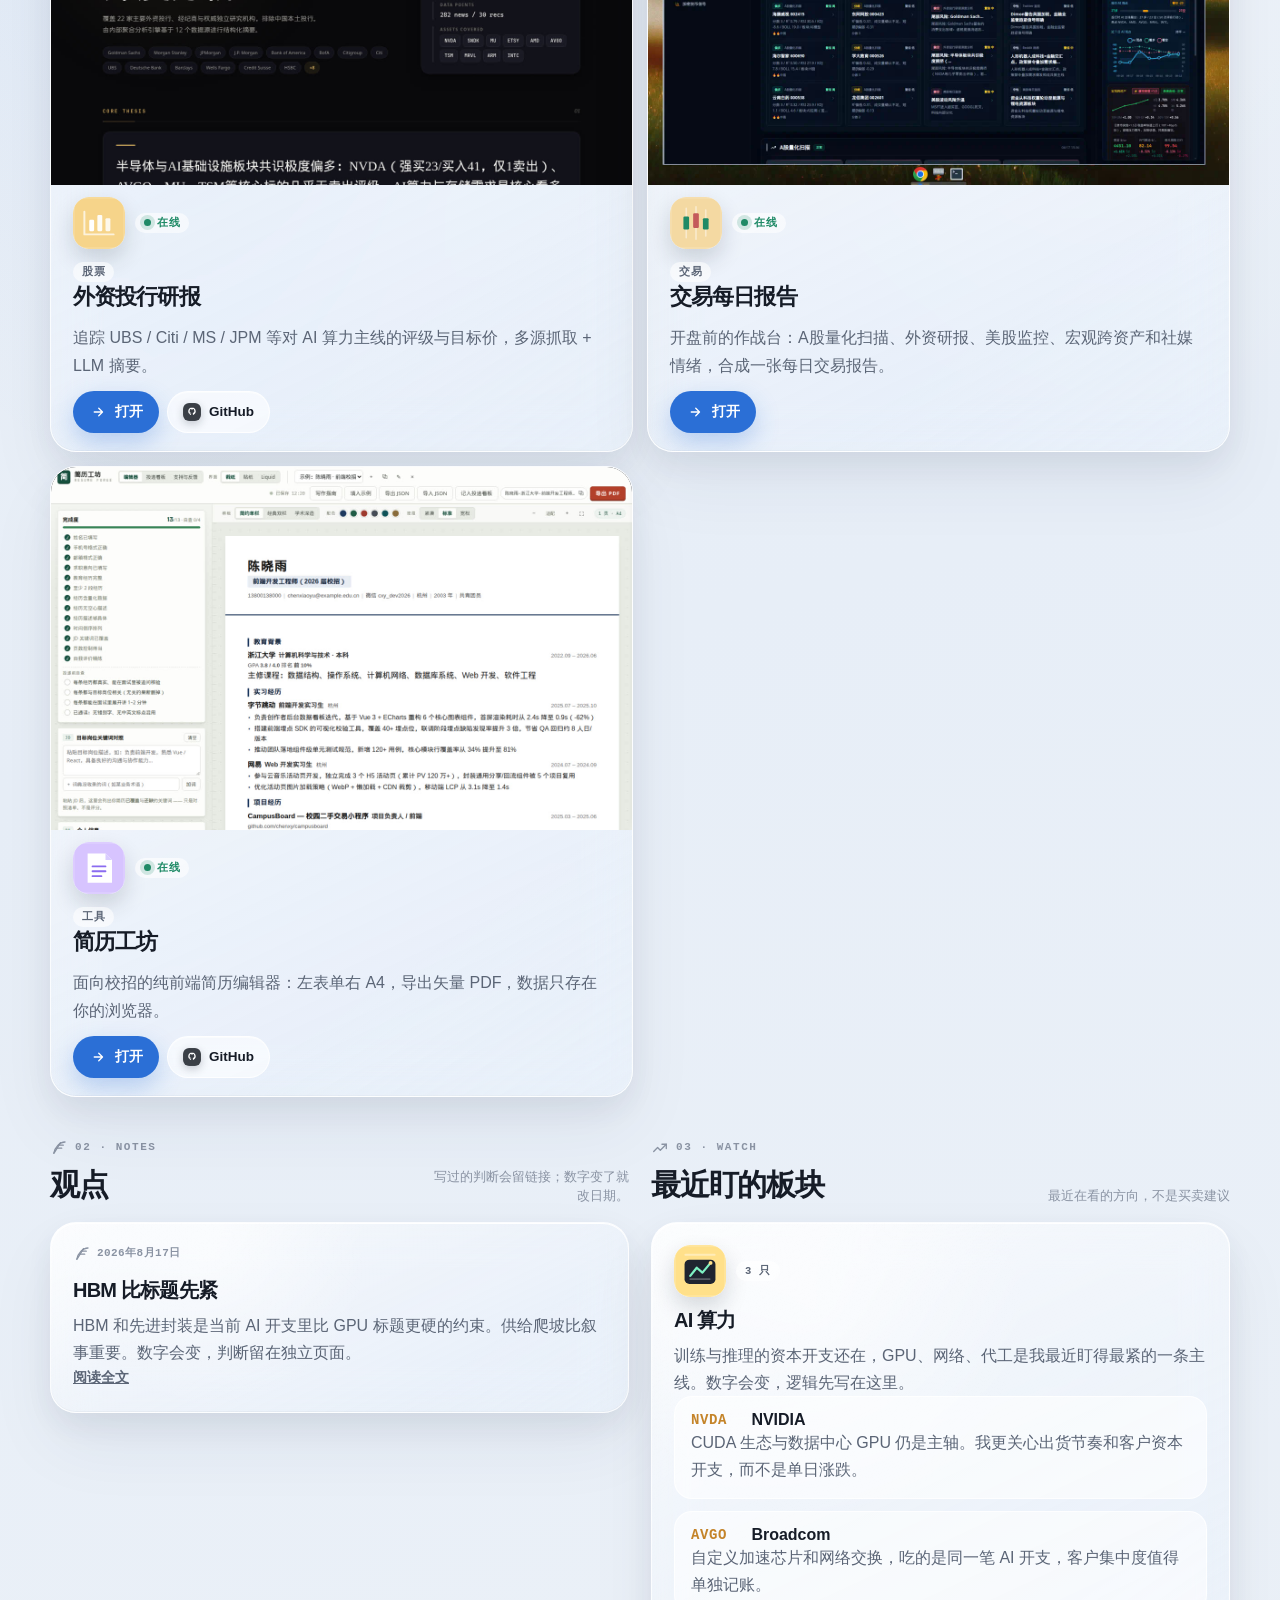
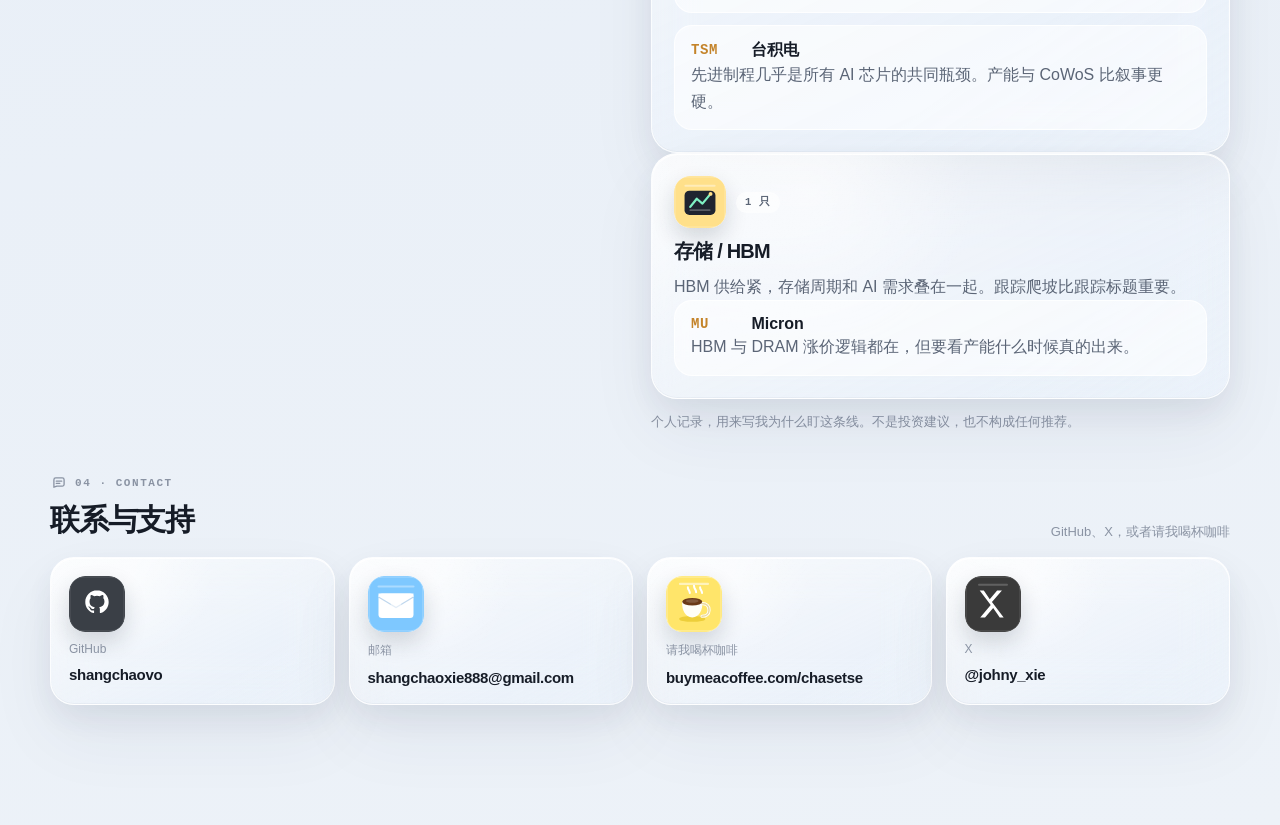
==== commit ca462833: "Remove the hero shortcut cards. Those two tiles only jumped to Notes and Watch, which are already fu" ====
--- a/index.html
+++ b/index.html
@@ -22,8 +22,8 @@
     <meta name="twitter:description" content="独立开发者。把已上线的市场工具和学习产品放在一页，并写下最近在盯的 AI 算力与 HBM。" />
     <meta name="twitter:image" content="https://chaestblog.pages.dev/assets/og.jpg" />
     <link rel="icon" type="image/svg+xml" href="/assets/favicon.svg" />
-    <link rel="stylesheet" href="/css/themes.css?v=20260818a" />
-    <link rel="stylesheet" href="/css/styles.css?v=20260818a" />
+    <link rel="stylesheet" href="/css/themes.css?v=20260818b" />
+    <link rel="stylesheet" href="/css/styles.css?v=20260818b" />
     <script type="application/ld+json">
       {
         "@context": "https://schema.org",
@@ -161,22 +161,6 @@
             <div class="stat"><b>4</b><span>只在盯</span></div>
           </div>
         </article>
-        <aside class="hero-aside" id="featuredJumps">
-          <a class="feature glass" data-tint="violet" href="/notes/hbm-supply/">
-            <span class="well app"><img class="app-icon" src="/assets/icons/notes.svg" alt="" width="52" height="52"></span>
-            <span class="feature-copy">
-              <strong>HBM 比标题先紧</strong>
-              <span>最近在想 · 2026年8月17日</span>
-            </span>
-          </a>
-          <a class="feature glass" data-tint="amber" href="#watch">
-            <span class="well app"><img class="app-icon" src="/assets/icons/watch.svg" alt="" width="52" height="52"></span>
-            <span class="feature-copy">
-              <strong>AI 算力</strong>
-              <span>最近在盯 · 3 只</span>
-            </span>
-          </a>
-        </aside>
       </section>
 
       <section id="sites" class="section">
@@ -405,7 +389,7 @@
     </dialog>
 
     <div class="toast-host" id="toastHost" aria-live="polite"></div>
-    <script src="/js/app.js?v=20260818a" type="module"></script>
+    <script src="/js/app.js?v=20260818b" type="module"></script>
     <noscript>
       Chase Xie 是独立开发者。站点、观点和盯盘不需要 JavaScript 也能读。
       关于：/about/ · HBM 笔记：/notes/hbm-supply/
--- a/css/styles.css
+++ b/css/styles.css
@@ -220,9 +220,6 @@
 .orb-ink { background: linear-gradient(145deg, #1b2432, #7cb4ff); }
 
 .hero-bento {
-  display: grid;
-  grid-template-columns: minmax(0, 1.2fr) minmax(280px, 0.8fr);
-  gap: 16px;
   margin-top: 28px;
 }
 
@@ -361,23 +358,6 @@
   letter-spacing: 0.06em;
   text-transform: uppercase;
 }
-
-.hero-aside {
-  display: grid;
-  gap: 16px;
-}
-
-.feature {
-  display: flex;
-  align-items: center;
-  gap: 14px;
-  min-height: 108px;
-  padding: 18px;
-  border-radius: 26px;
-  text-decoration: none;
-}
-
-.feature:hover { transform: translateY(-2px); }
 
 .well {
   display: grid;
@@ -414,27 +394,6 @@
   width: 18px;
   height: 18px;
   border-radius: 6px;
-}
-
-.feature-copy {
-  display: grid;
-  gap: 4px;
-  min-width: 0;
-}
-
-.feature-copy strong {
-  font-size: 17px;
-  letter-spacing: -0.03em;
-}
-
-.feature-copy span {
-  color: var(--sub);
-  font-size: 13px;
-}
-
-.feature .ic-arrow {
-  margin-left: auto;
-  color: var(--muted);
 }
 
 .btn {
@@ -868,14 +827,13 @@
 
 @media (prefers-reduced-motion: reduce) {
   html { scroll-behavior: auto; }
-  .jump:hover, .feature:hover, .btn:hover { transform: none; }
+  .jump:hover, .btn:hover { transform: none; }
   .jump:hover .shot img,
   .card:hover .shot img { transform: none; }
   .danmaku-item { animation: none; left: 12%; }
 }
 
 @media (max-width: 980px) {
-  .hero-bento,
   .magazine,
   .jumps,
   .contact-grid { grid-template-columns: 1fr 1fr; }
@@ -894,7 +852,6 @@
     justify-content: flex-start;
     overflow: auto;
   }
-  .hero-bento,
   .magazine,
   .jumps,
   .contact-grid,
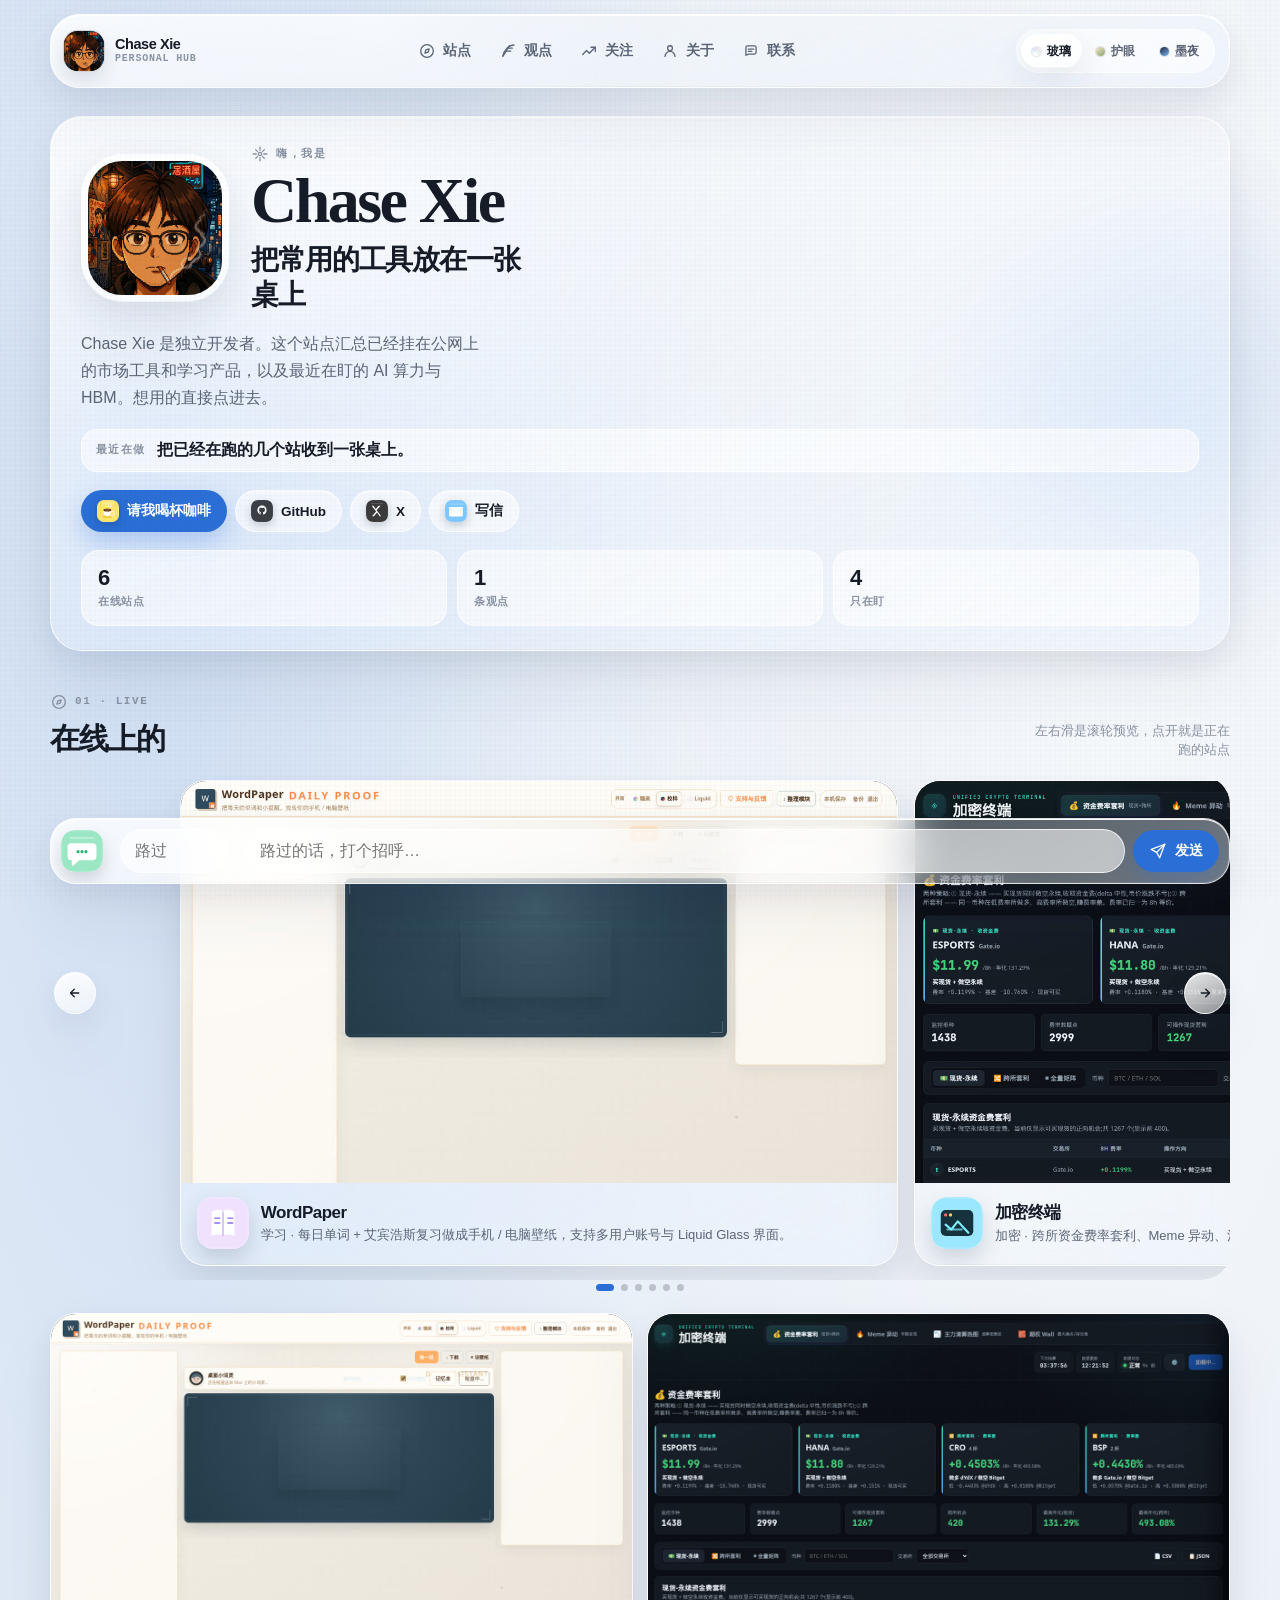
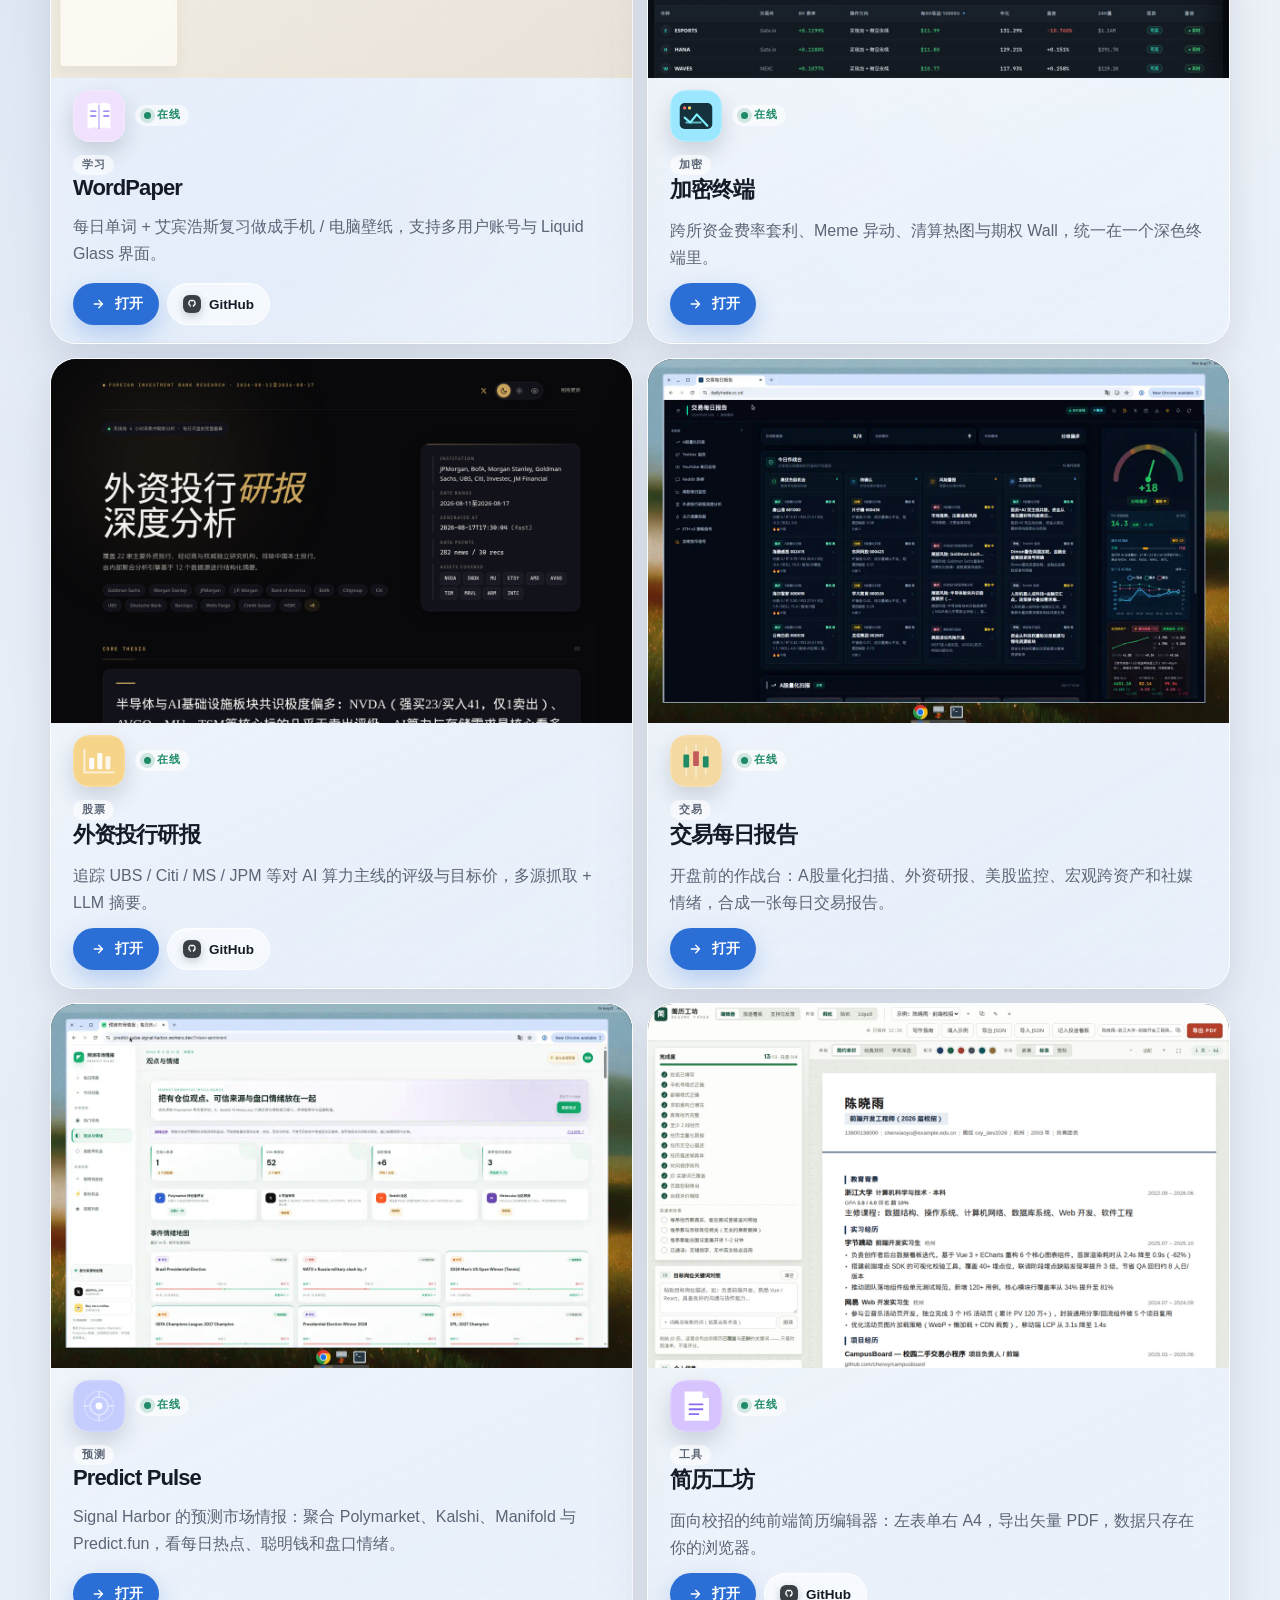
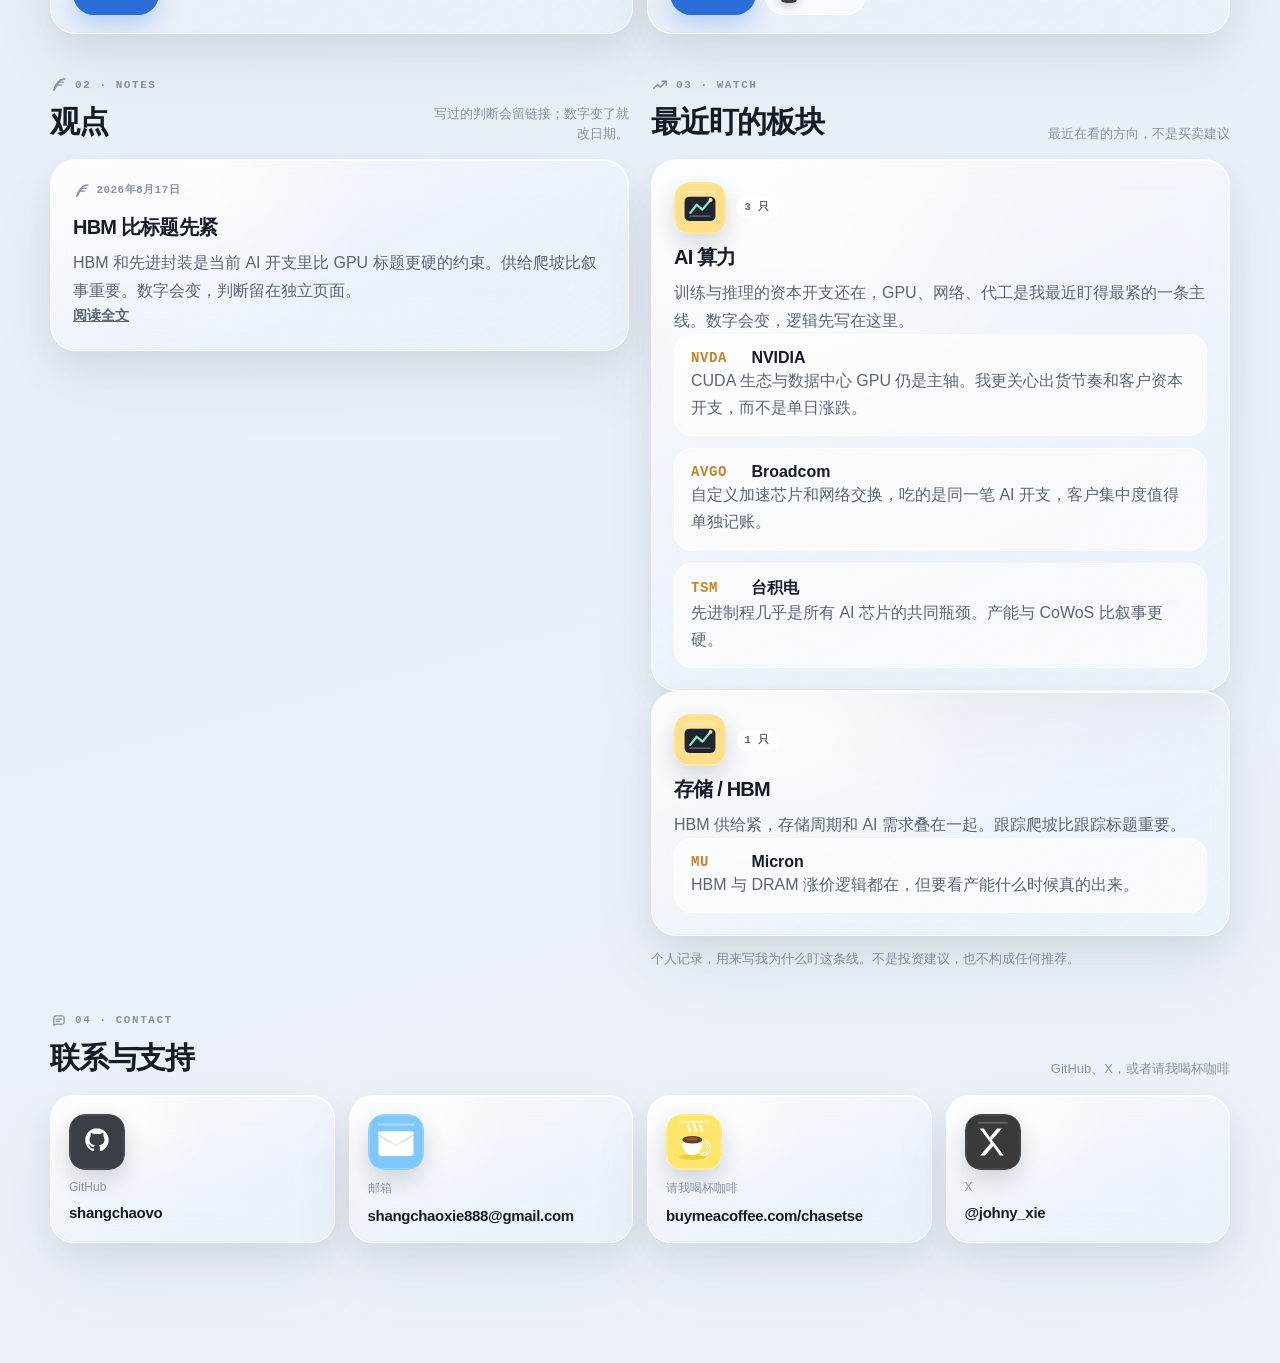
==== commit db137300: "Add Predict Pulse and a scrolling site showcase. The sentiment dashboard at predict-pulse.signal-har" ====
--- a/index.html
+++ b/index.html
@@ -4,7 +4,7 @@
     <meta charset="UTF-8" />
     <meta name="viewport" content="width=device-width, initial-scale=1.0" />
     <title>Chase Xie · 市场工具与学习产品导航</title>
-    <meta name="description" content="独立开发者 Chase Xie 的个人导航：WordPaper、加密终端、外资研报、交易日报和校招简历工坊，以及最近在盯的 AI 算力与 HBM。" />
+    <meta name="description" content="独立开发者 Chase Xie 的个人导航：WordPaper、加密终端、外资研报、交易日报、Predict Pulse 和校招简历工坊，以及最近在盯的 AI 算力与 HBM。" />
     <meta name="google-site-verification" content="O95cw5EyVnewTnY-gCXj8kBVqnA2D88TB6CyO-TnIzk" />
     <link rel="canonical" href="https://chaestblog.pages.dev/" />
     <meta property="og:type" content="website" />
@@ -22,8 +22,8 @@
     <meta name="twitter:description" content="独立开发者。把已上线的市场工具和学习产品放在一页，并写下最近在盯的 AI 算力与 HBM。" />
     <meta name="twitter:image" content="https://chaestblog.pages.dev/assets/og.jpg" />
     <link rel="icon" type="image/svg+xml" href="/assets/favicon.svg" />
-    <link rel="stylesheet" href="/css/themes.css?v=20260818b" />
-    <link rel="stylesheet" href="/css/styles.css?v=20260818b" />
+    <link rel="stylesheet" href="/css/themes.css?v=20260821a" />
+    <link rel="stylesheet" href="/css/styles.css?v=20260821a" />
     <script type="application/ld+json">
       {
         "@context": "https://schema.org",
@@ -44,7 +44,7 @@
             "url": "https://chaestblog.pages.dev/",
             "image": "https://chaestblog.pages.dev/assets/avatar.jpg",
             "jobTitle": "独立开发者",
-            "description": "做市场工具和学习产品，公开 WordPaper、加密终端、外资研报、交易日报和校招简历工坊。",
+            "description": "做市场工具和学习产品，公开 WordPaper、加密终端、外资研报、交易日报、Predict Pulse 和校招简历工坊。",
             "email": "mailto:shangchaoxie888@gmail.com",
             "sameAs": [
               "https://github.com/shangchaovo",
@@ -156,7 +156,7 @@
             <a class="btn" href="mailto:shangchaoxie888@gmail.com">写信</a>
           </div>
           <div class="stat-row" id="statRow">
-            <div class="stat"><b>5</b><span>在线站点</span></div>
+            <div class="stat"><b>6</b><span>在线站点</span></div>
             <div class="stat"><b>1</b><span>条观点</span></div>
             <div class="stat"><b>4</b><span>只在盯</span></div>
           </div>
@@ -169,7 +169,45 @@
             <p class="kicker"><svg class="ic"><use href="#i-compass"></use></svg> 01 · Live</p>
             <h2>在线上的</h2>
           </div>
-            <p class="hint">点开就是正在跑的站点</p>
+            <p class="hint">左右滑是滚轮预览，点开就是正在跑的站点</p>
+        </div>
+        </div>
+        <div class="site-reel" id="siteReel">
+          <button class="reel-nav prev" type="button" data-reel="prev" aria-label="上一张">
+            <svg class="ic" aria-hidden="true"><use href="#i-arrow"></use></svg>
+          </button>
+          <div class="reel-viewport">
+            <div class="reel-track" id="siteReelTrack">
+              <a class="reel-slide glass" data-tint="violet" href="https://wordpaper.pages.dev/" target="_blank" rel="noopener">
+                <span class="shot"><img src="/assets/shots/wordpaper.jpg" alt=""></span>
+                <span class="reel-caption"><span class="well app"><img class="app-icon" src="/assets/icons/book.svg" alt="" width="40" height="40"></span><span class="reel-copy"><strong>WordPaper</strong><span>学习 · 每日单词壁纸</span></span></span>
+              </a>
+              <a class="reel-slide glass" data-tint="cyan" href="https://crypto-funding-arbitrage.pages.dev/" target="_blank" rel="noopener">
+                <span class="shot"><img src="/assets/shots/terminal.jpg" alt=""></span>
+                <span class="reel-caption"><span class="well app"><img class="app-icon" src="/assets/icons/terminal.svg" alt="" width="40" height="40"></span><span class="reel-copy"><strong>加密终端</strong><span>加密 · 资金费率与清算</span></span></span>
+              </a>
+              <a class="reel-slide glass" data-tint="amber" href="https://fresearch.cc.cd/" target="_blank" rel="noopener">
+                <span class="shot"><img src="/assets/shots/research.jpg" alt=""></span>
+                <span class="reel-caption"><span class="well app"><img class="app-icon" src="/assets/icons/chart.svg" alt="" width="40" height="40"></span><span class="reel-copy"><strong>外资投行研报</strong><span>股票 · 评级与目标价</span></span></span>
+              </a>
+              <a class="reel-slide glass" data-tint="gold" href="https://dailytrade.cc.cd/" target="_blank" rel="noopener">
+                <span class="shot"><img src="/assets/shots/dailytrade.jpg" alt=""></span>
+                <span class="reel-caption"><span class="well app"><img class="app-icon" src="/assets/icons/candles.svg" alt="" width="40" height="40"></span><span class="reel-copy"><strong>交易每日报告</strong><span>交易 · 开盘前作战台</span></span></span>
+              </a>
+              <a class="reel-slide glass" data-tint="blue" href="https://predict-pulse.signal-harbor.workers.dev/?view=sentiment" target="_blank" rel="noopener">
+                <span class="shot"><img src="/assets/shots/pulse.jpg" alt=""></span>
+                <span class="reel-caption"><span class="well app"><img class="app-icon" src="/assets/icons/pulse.svg" alt="" width="40" height="40"></span><span class="reel-copy"><strong>Predict Pulse</strong><span>预测 · Signal Harbor 情绪盘</span></span></span>
+              </a>
+              <a class="reel-slide glass" data-tint="rose" href="https://resume-5lv.pages.dev/" target="_blank" rel="noopener">
+                <span class="shot"><img src="/assets/shots/resume.jpg" alt=""></span>
+                <span class="reel-caption"><span class="well app"><img class="app-icon" src="/assets/icons/file.svg" alt="" width="40" height="40"></span><span class="reel-copy"><strong>简历工坊</strong><span>工具 · 校招简历编辑</span></span></span>
+              </a>
+            </div>
+          </div>
+          <button class="reel-nav next" type="button" data-reel="next" aria-label="下一张">
+            <svg class="ic" aria-hidden="true"><use href="#i-arrow"></use></svg>
+          </button>
+          <div class="reel-dots" id="siteReelDots"></div>
         </div>
         <div class="project-board" id="siteGrid">
           <article class="card glass" data-tint="violet">
@@ -232,6 +270,21 @@
             <p>开盘前的作战台：A股量化扫描、外资研报、美股监控、宏观跨资产和社媒情绪，合成一张每日交易报告。</p>
             <div class="card-links">
               <a class="btn primary" href="https://dailytrade.cc.cd/" target="_blank" rel="noopener">打开</a>
+            </div>
+          </article>
+          <article class="card glass" data-tint="blue">
+            <a class="shot" href="https://predict-pulse.signal-harbor.workers.dev/?view=sentiment" target="_blank" rel="noopener"><img src="/assets/shots/pulse.jpg" alt=""></a>
+            <div class="card-top">
+              <span class="well app"><img class="app-icon" src="/assets/icons/pulse.svg" alt="" width="46" height="46"></span>
+              <span class="pill live"><i class="live-dot" aria-hidden="true"></i>在线</span>
+            </div>
+            <div>
+              <span class="pill">预测</span>
+              <h3>Predict Pulse</h3>
+            </div>
+            <p>Signal Harbor 的预测市场情报：聚合 Polymarket、Kalshi、Manifold 与 Predict.fun，看每日热点、聪明钱和盘口情绪。</p>
+            <div class="card-links">
+              <a class="btn primary" href="https://predict-pulse.signal-harbor.workers.dev/?view=sentiment" target="_blank" rel="noopener">打开</a>
             </div>
           </article>
           <article class="card glass" data-tint="rose">
@@ -389,7 +442,7 @@
     </dialog>
 
     <div class="toast-host" id="toastHost" aria-live="polite"></div>
-    <script src="/js/app.js?v=20260818b" type="module"></script>
+    <script src="/js/app.js?v=20260821a" type="module"></script>
     <noscript>
       Chase Xie 是独立开发者。站点、观点和盯盘不需要 JavaScript 也能读。
       关于：/about/ · HBM 笔记：/notes/hbm-supply/
--- a/css/themes.css
+++ b/css/themes.css
@@ -94,6 +94,7 @@
 :root[data-theme="ink"] [data-tint="amber"] { --tint: #e2b05c; }
 :root[data-theme="ink"] [data-tint="rose"] { --tint: #f0a0ae; }
 :root[data-theme="ink"] [data-tint="gold"] { --tint: #e6c66a; }
+:root[data-theme="ink"] [data-tint="blue"] { --tint: #7eb0ff; }
 
 html, body { min-height: 100%; }
 
--- a/css/styles.css
+++ b/css/styles.css
@@ -487,7 +487,8 @@
   transition: transform .45s ease;
 }
 .jump:hover .shot img,
-.card:hover .shot img { transform: scale(1.035); }
+.card:hover .shot img,
+.reel-slide:hover .shot img { transform: scale(1.035); }
 
 .jump-meta {
   display: flex;
@@ -518,6 +519,116 @@
   color: var(--sub);
   font-size: 13.5px;
   line-height: 1.45;
+}
+
+.site-reel {
+  position: relative;
+  margin: 0 0 22px;
+}
+
+.reel-viewport {
+  overflow: hidden;
+  border-radius: 28px;
+}
+
+.reel-track {
+  display: flex;
+  gap: 16px;
+  overflow-x: auto;
+  scroll-snap-type: x mandatory;
+  scroll-behavior: smooth;
+  padding: 4px 11% 14px;
+  scrollbar-width: none;
+  overscroll-behavior-x: contain;
+}
+
+.reel-track::-webkit-scrollbar { display: none; }
+
+.reel-slide {
+  flex: 0 0 78%;
+  max-width: 860px;
+  scroll-snap-align: center;
+  display: flex;
+  flex-direction: column;
+  color: inherit;
+  text-decoration: none;
+  border-radius: 26px;
+  overflow: hidden;
+}
+
+.reel-slide .shot {
+  aspect-ratio: 16 / 9;
+}
+
+.reel-caption {
+  display: flex;
+  align-items: center;
+  gap: 12px;
+  padding: 14px 16px 16px;
+}
+
+.reel-copy {
+  display: grid;
+  gap: 3px;
+  min-width: 0;
+}
+
+.reel-copy strong {
+  font-size: 17px;
+  letter-spacing: -0.03em;
+}
+
+.reel-copy span {
+  overflow: hidden;
+  color: var(--sub);
+  font-size: 13px;
+  line-height: 1.4;
+  white-space: nowrap;
+  text-overflow: ellipsis;
+}
+
+.reel-nav {
+  position: absolute;
+  top: 38%;
+  z-index: 2;
+  display: grid;
+  place-items: center;
+  width: 42px;
+  height: 42px;
+  padding: 0;
+  border: 1px solid var(--line);
+  border-radius: 50%;
+  background: var(--glass-thick);
+  box-shadow: var(--glass-shadow);
+  color: var(--ink);
+  cursor: pointer;
+}
+
+.reel-nav.prev { left: 4px; }
+.reel-nav.next { right: 4px; }
+.reel-nav .ic { width: 18px; height: 18px; }
+.reel-nav.prev .ic { transform: scaleX(-1); }
+
+.reel-dots {
+  display: flex;
+  justify-content: center;
+  gap: 7px;
+  margin-top: 4px;
+}
+
+.reel-dot {
+  width: 7px;
+  height: 7px;
+  padding: 0;
+  border: 0;
+  border-radius: 99px;
+  background: color-mix(in srgb, var(--ink) 22%, transparent);
+  cursor: pointer;
+}
+
+.reel-dot[aria-current="true"] {
+  width: 18px;
+  background: var(--accent);
 }
 
 .project-board {
@@ -829,8 +940,10 @@
   html { scroll-behavior: auto; }
   .jump:hover, .btn:hover { transform: none; }
   .jump:hover .shot img,
-  .card:hover .shot img { transform: none; }
+  .card:hover .shot img,
+  .reel-slide:hover .shot img { transform: none; }
   .danmaku-item { animation: none; left: 12%; }
+  .reel-track { scroll-behavior: auto; }
 }
 
 @media (max-width: 980px) {
@@ -861,6 +974,9 @@
   .dock { flex-wrap: wrap; }
   .dock input.nick, .dock input { flex: 1 1 100%; }
   .theme-btn span { display: none; }
+  .reel-track { padding-left: 6%; padding-right: 6%; }
+  .reel-slide { flex-basis: 88%; }
+  .reel-nav { width: 36px; height: 36px; }
 }
 
 .note h3 a {
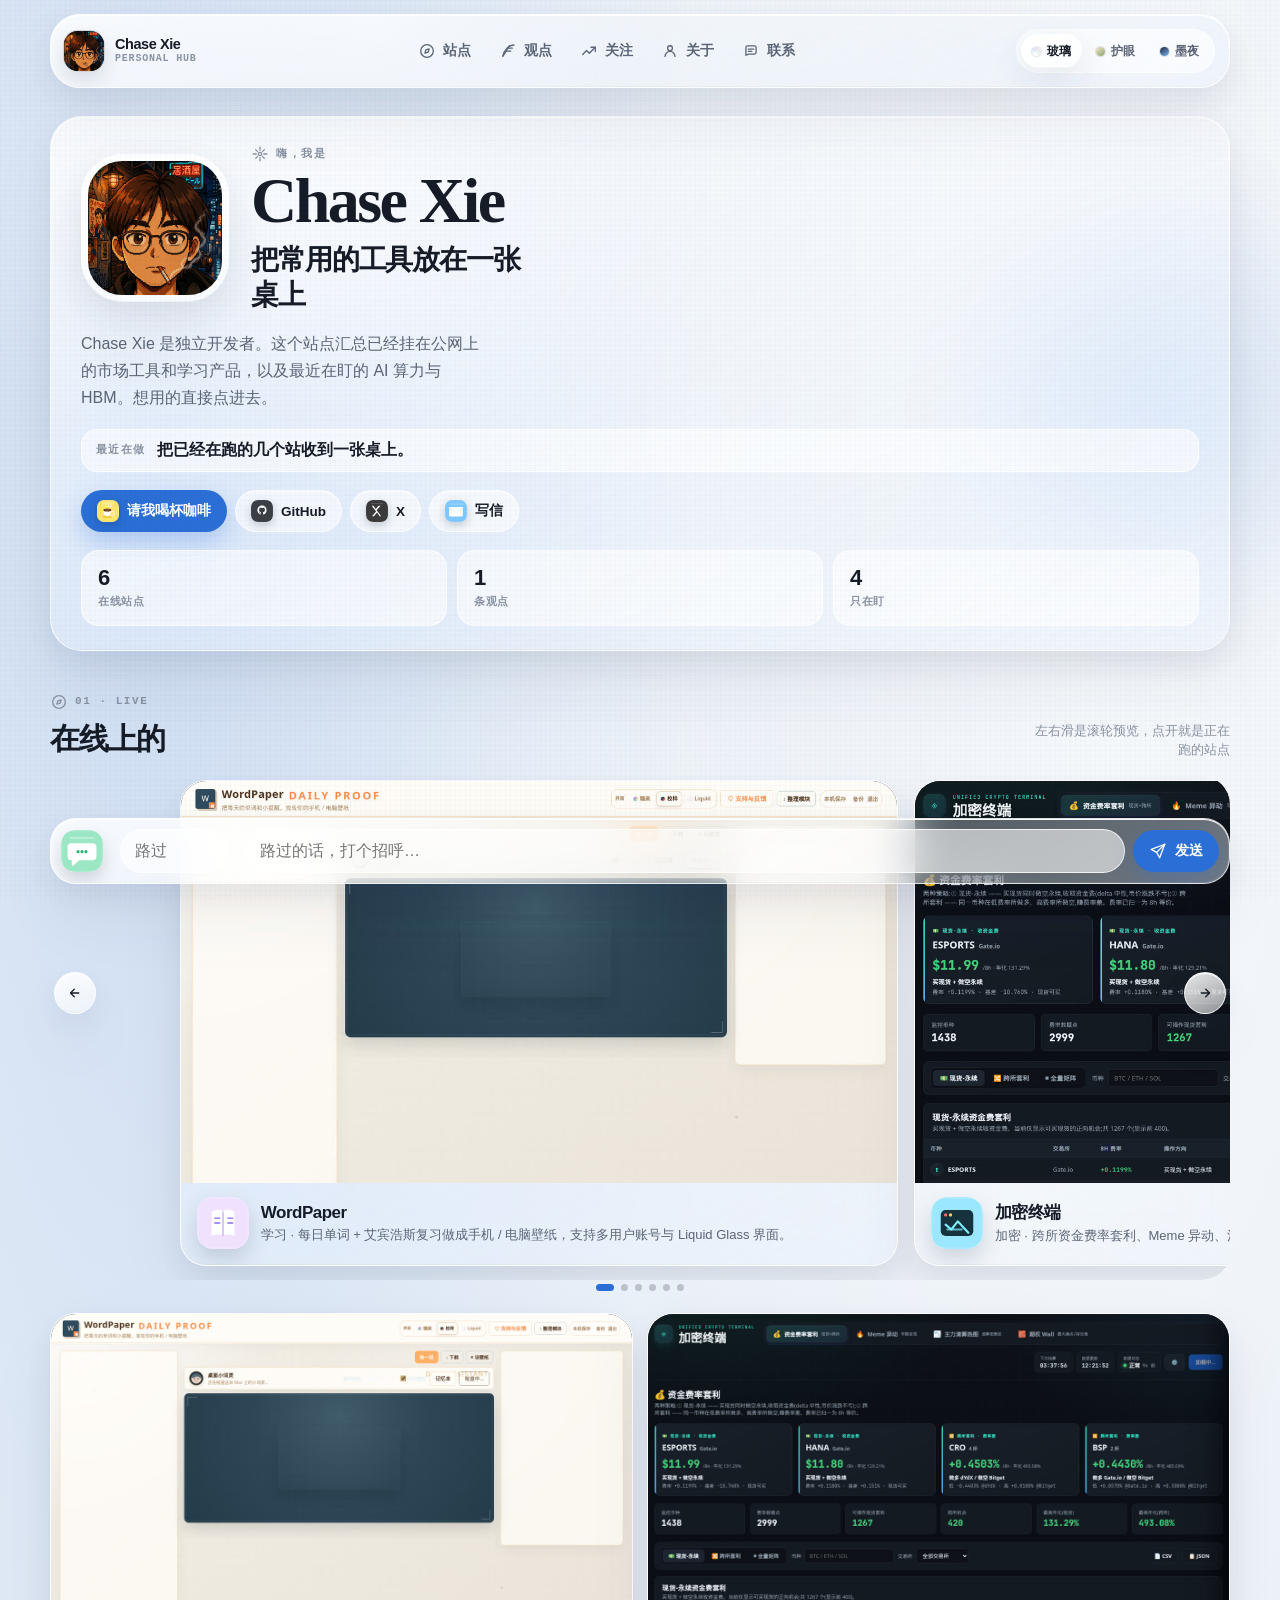
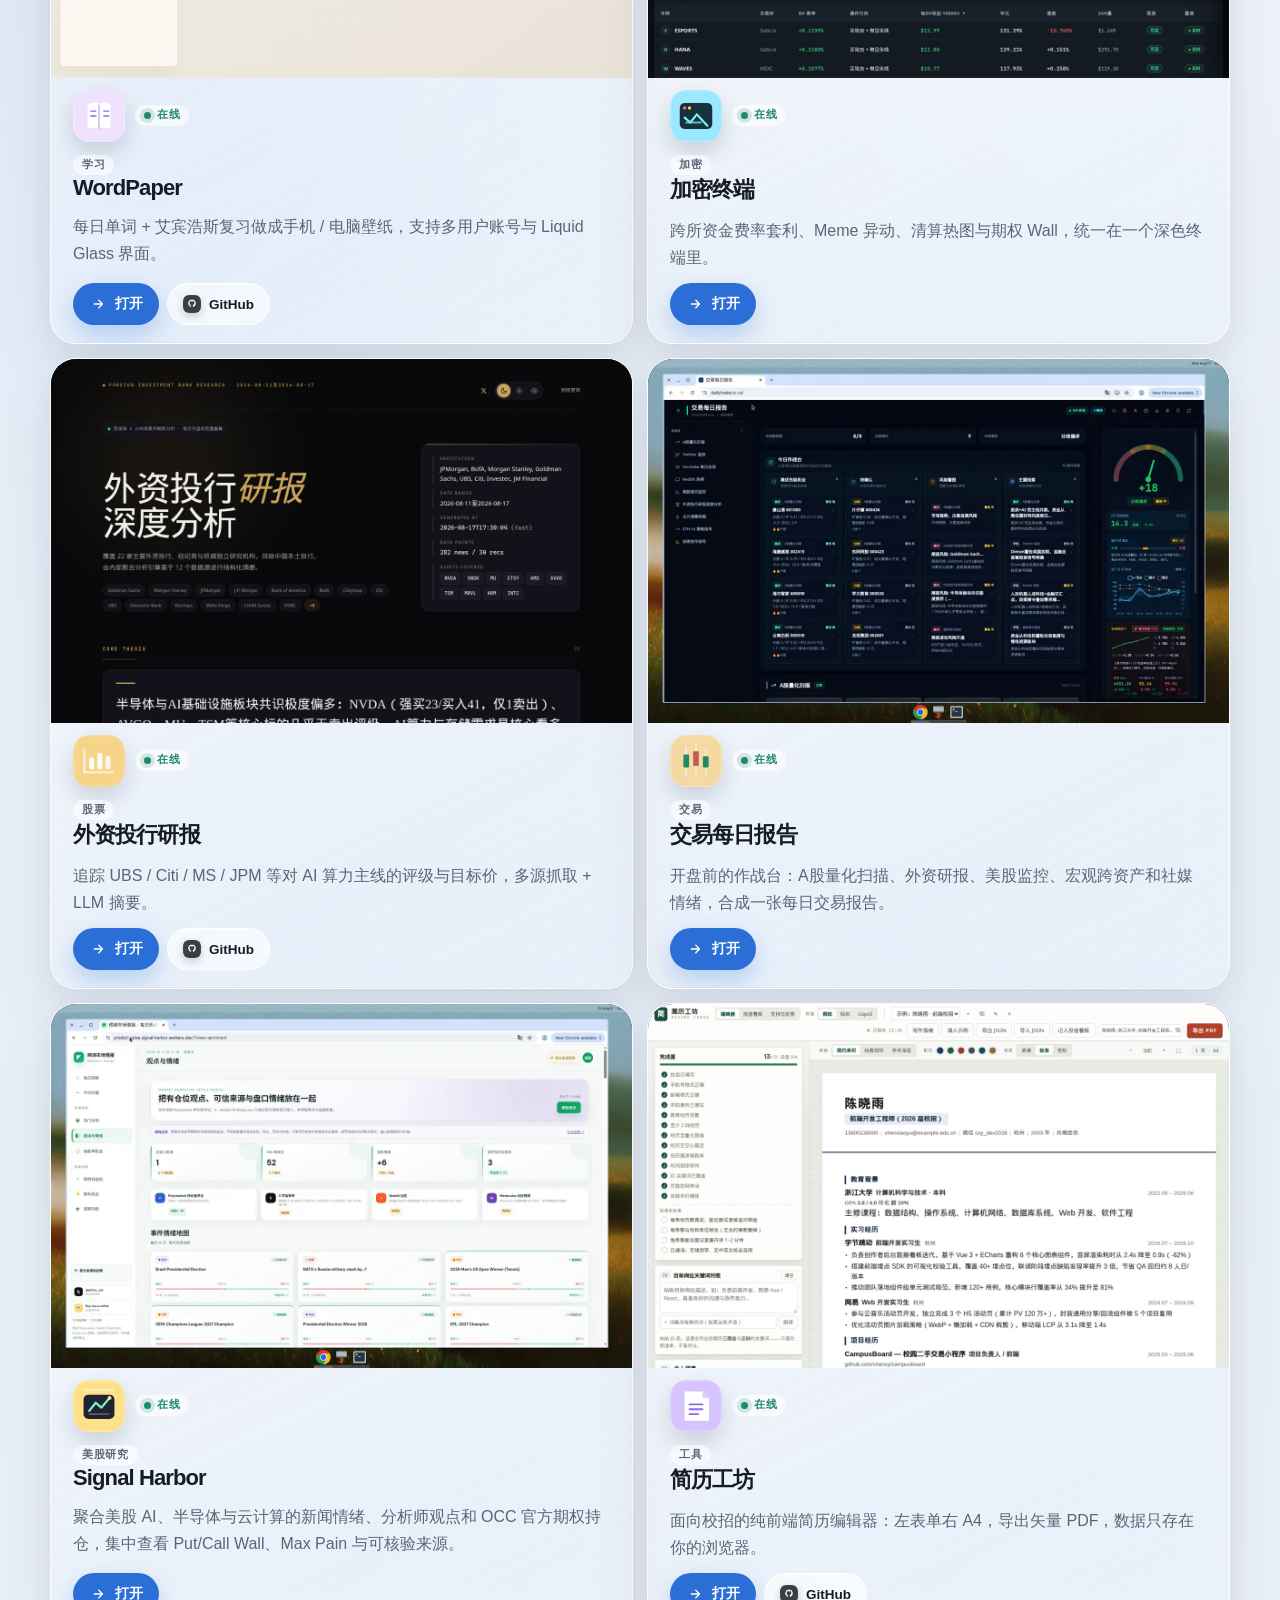
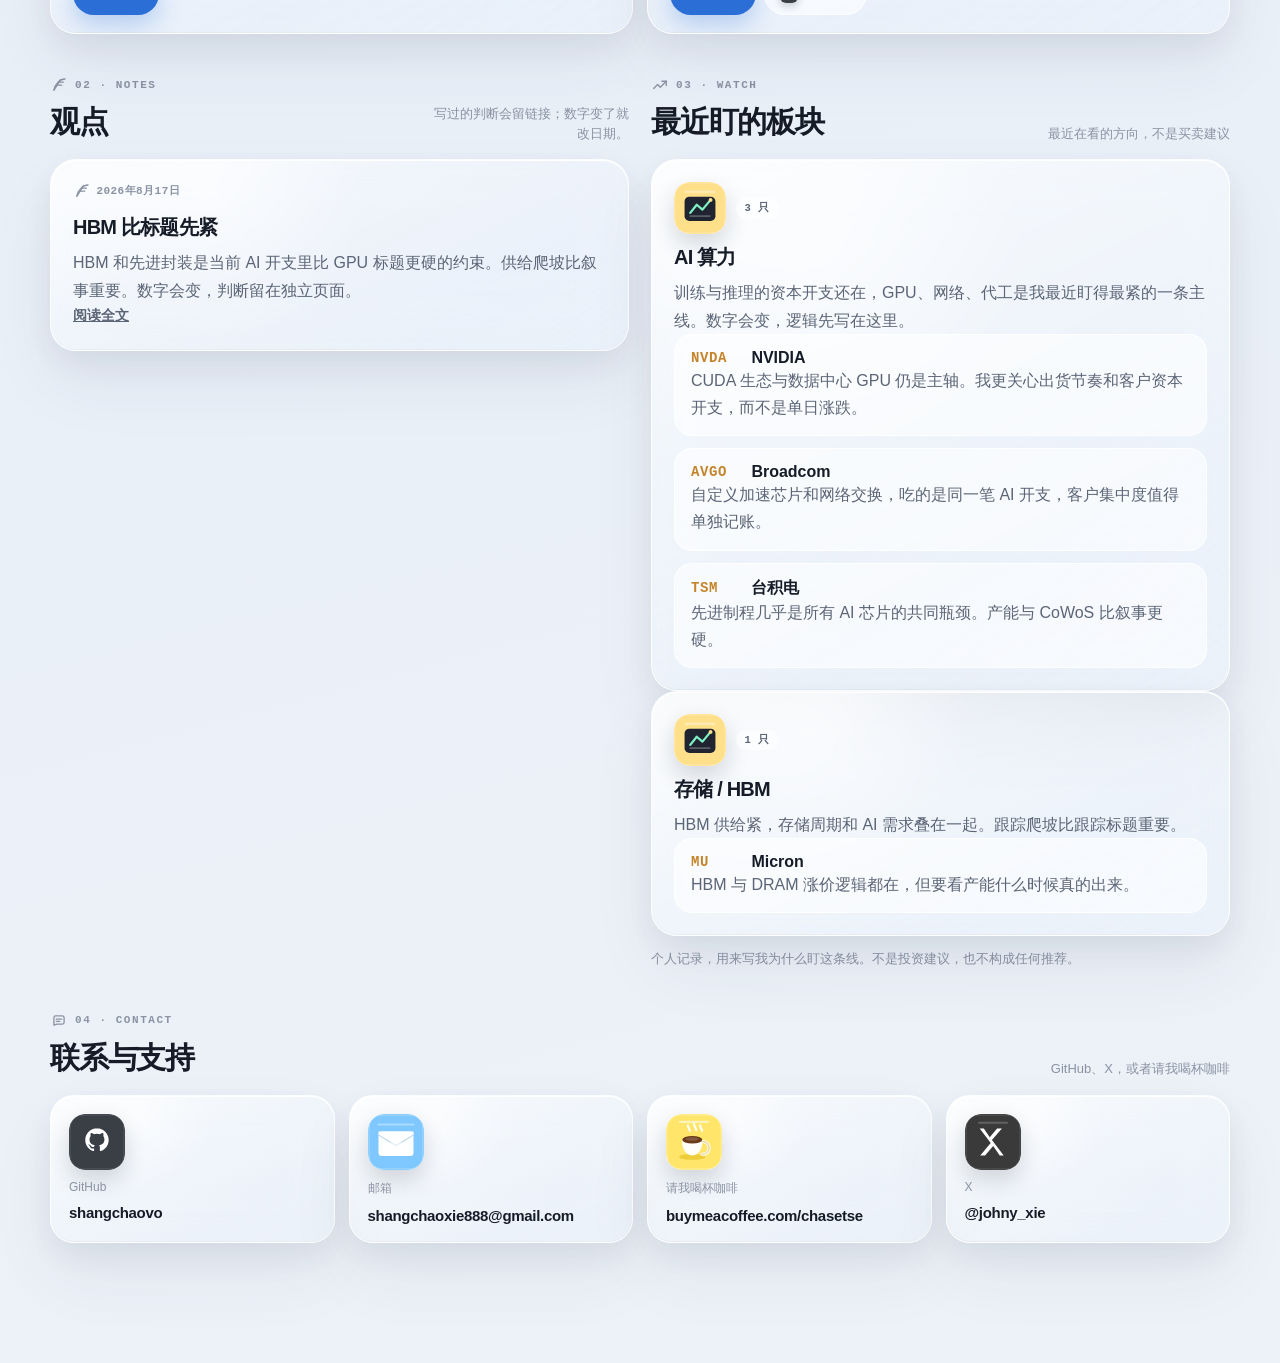
==== commit 9571331b: "Name the live card Signal Harbor and deploy from GitHub Actions. The public GitHub account has no Si" ====
--- a/index.html
+++ b/index.html
@@ -4,7 +4,7 @@
     <meta charset="UTF-8" />
     <meta name="viewport" content="width=device-width, initial-scale=1.0" />
     <title>Chase Xie · 市场工具与学习产品导航</title>
-    <meta name="description" content="独立开发者 Chase Xie 的个人导航：WordPaper、加密终端、外资研报、交易日报、Predict Pulse 和校招简历工坊，以及最近在盯的 AI 算力与 HBM。" />
+    <meta name="description" content="独立开发者 Chase Xie 的个人导航：WordPaper、加密终端、外资研报、交易日报、Signal Harbor 和校招简历工坊，以及最近在盯的 AI 算力与 HBM。" />
     <meta name="google-site-verification" content="O95cw5EyVnewTnY-gCXj8kBVqnA2D88TB6CyO-TnIzk" />
     <link rel="canonical" href="https://chaestblog.pages.dev/" />
     <meta property="og:type" content="website" />
@@ -22,8 +22,8 @@
     <meta name="twitter:description" content="独立开发者。把已上线的市场工具和学习产品放在一页，并写下最近在盯的 AI 算力与 HBM。" />
     <meta name="twitter:image" content="https://chaestblog.pages.dev/assets/og.jpg" />
     <link rel="icon" type="image/svg+xml" href="/assets/favicon.svg" />
-    <link rel="stylesheet" href="/css/themes.css?v=20260821a" />
-    <link rel="stylesheet" href="/css/styles.css?v=20260821a" />
+    <link rel="stylesheet" href="/css/themes.css?v=20260821c" />
+    <link rel="stylesheet" href="/css/styles.css?v=20260821c" />
     <script type="application/ld+json">
       {
         "@context": "https://schema.org",
@@ -44,7 +44,7 @@
             "url": "https://chaestblog.pages.dev/",
             "image": "https://chaestblog.pages.dev/assets/avatar.jpg",
             "jobTitle": "独立开发者",
-            "description": "做市场工具和学习产品，公开 WordPaper、加密终端、外资研报、交易日报、Predict Pulse 和校招简历工坊。",
+            "description": "做市场工具和学习产品，公开 WordPaper、加密终端、外资研报、交易日报、Signal Harbor 和校招简历工坊。",
             "email": "mailto:shangchaoxie888@gmail.com",
             "sameAs": [
               "https://github.com/shangchaovo",
@@ -171,7 +171,6 @@
           </div>
             <p class="hint">左右滑是滚轮预览，点开就是正在跑的站点</p>
         </div>
-        </div>
         <div class="site-reel" id="siteReel">
           <button class="reel-nav prev" type="button" data-reel="prev" aria-label="上一张">
             <svg class="ic" aria-hidden="true"><use href="#i-arrow"></use></svg>
@@ -194,9 +193,9 @@
                 <span class="shot"><img src="/assets/shots/dailytrade.jpg" alt=""></span>
                 <span class="reel-caption"><span class="well app"><img class="app-icon" src="/assets/icons/candles.svg" alt="" width="40" height="40"></span><span class="reel-copy"><strong>交易每日报告</strong><span>交易 · 开盘前作战台</span></span></span>
               </a>
-              <a class="reel-slide glass" data-tint="blue" href="https://predict-pulse.signal-harbor.workers.dev/?view=sentiment" target="_blank" rel="noopener">
+              <a class="reel-slide glass" data-tint="gold" href="https://predict-pulse.signal-harbor.workers.dev/?view=sentiment" target="_blank" rel="noopener">
                 <span class="shot"><img src="/assets/shots/pulse.jpg" alt=""></span>
-                <span class="reel-caption"><span class="well app"><img class="app-icon" src="/assets/icons/pulse.svg" alt="" width="40" height="40"></span><span class="reel-copy"><strong>Predict Pulse</strong><span>预测 · Signal Harbor 情绪盘</span></span></span>
+                <span class="reel-caption"><span class="well app"><img class="app-icon" src="/assets/icons/watch.svg" alt="" width="40" height="40"></span><span class="reel-copy"><strong>Signal Harbor</strong><span>美股研究 · 情绪与期权墙</span></span></span>
               </a>
               <a class="reel-slide glass" data-tint="rose" href="https://resume-5lv.pages.dev/" target="_blank" rel="noopener">
                 <span class="shot"><img src="/assets/shots/resume.jpg" alt=""></span>
@@ -272,17 +271,17 @@
               <a class="btn primary" href="https://dailytrade.cc.cd/" target="_blank" rel="noopener">打开</a>
             </div>
           </article>
-          <article class="card glass" data-tint="blue">
+          <article class="card glass" data-tint="gold">
             <a class="shot" href="https://predict-pulse.signal-harbor.workers.dev/?view=sentiment" target="_blank" rel="noopener"><img src="/assets/shots/pulse.jpg" alt=""></a>
             <div class="card-top">
-              <span class="well app"><img class="app-icon" src="/assets/icons/pulse.svg" alt="" width="46" height="46"></span>
-              <span class="pill live"><i class="live-dot" aria-hidden="true"></i>在线</span>
-            </div>
-            <div>
-              <span class="pill">预测</span>
-              <h3>Predict Pulse</h3>
-            </div>
-            <p>Signal Harbor 的预测市场情报：聚合 Polymarket、Kalshi、Manifold 与 Predict.fun，看每日热点、聪明钱和盘口情绪。</p>
+              <span class="well app"><img class="app-icon" src="/assets/icons/watch.svg" alt="" width="46" height="46"></span>
+              <span class="pill live"><i class="live-dot" aria-hidden="true"></i>在线</span>
+            </div>
+            <div>
+              <span class="pill">美股研究</span>
+              <h3>Signal Harbor</h3>
+            </div>
+            <p>聚合美股 AI、半导体与云计算的新闻情绪、分析师观点和 OCC 官方期权持仓，集中查看 Put/Call Wall、Max Pain 与可核验来源。</p>
             <div class="card-links">
               <a class="btn primary" href="https://predict-pulse.signal-harbor.workers.dev/?view=sentiment" target="_blank" rel="noopener">打开</a>
             </div>
@@ -442,7 +441,7 @@
     </dialog>
 
     <div class="toast-host" id="toastHost" aria-live="polite"></div>
-    <script src="/js/app.js?v=20260821a" type="module"></script>
+    <script src="/js/app.js?v=20260821c" type="module"></script>
     <noscript>
       Chase Xie 是独立开发者。站点、观点和盯盘不需要 JavaScript 也能读。
       关于：/about/ · HBM 笔记：/notes/hbm-supply/
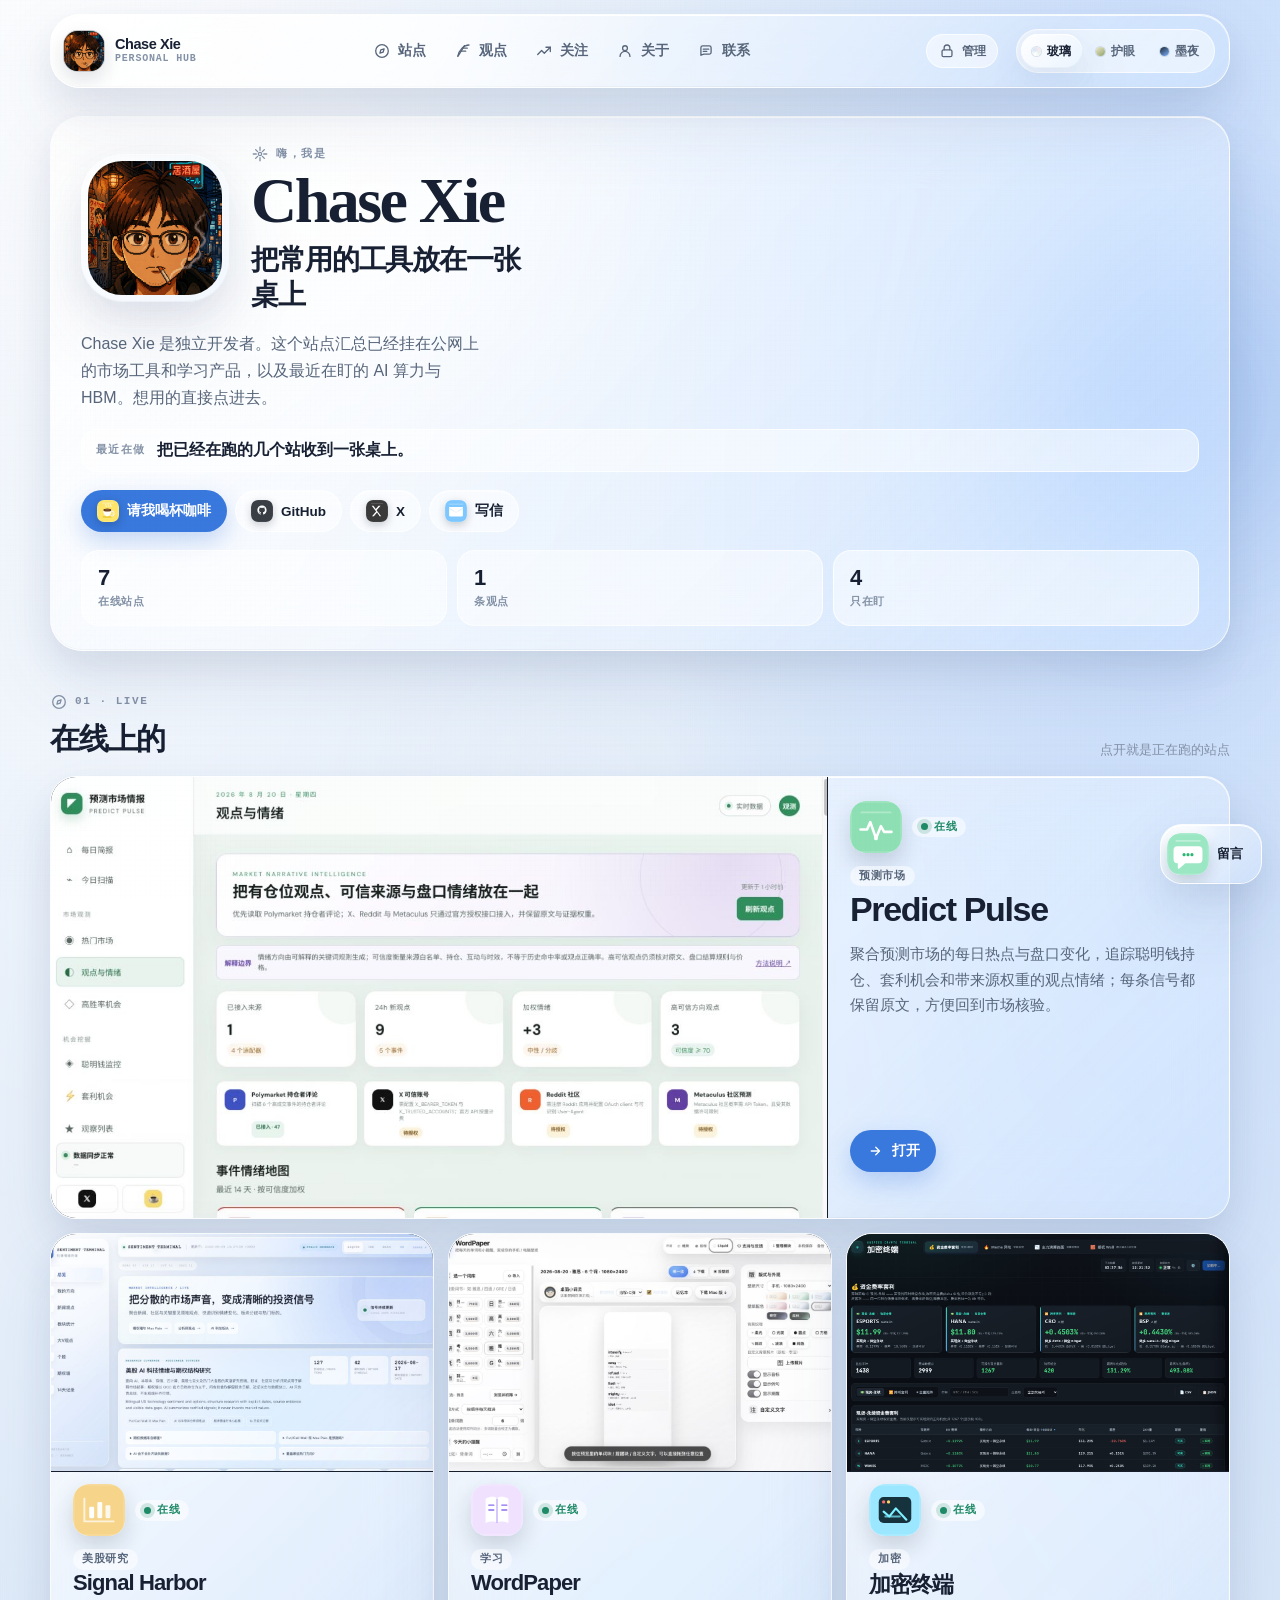
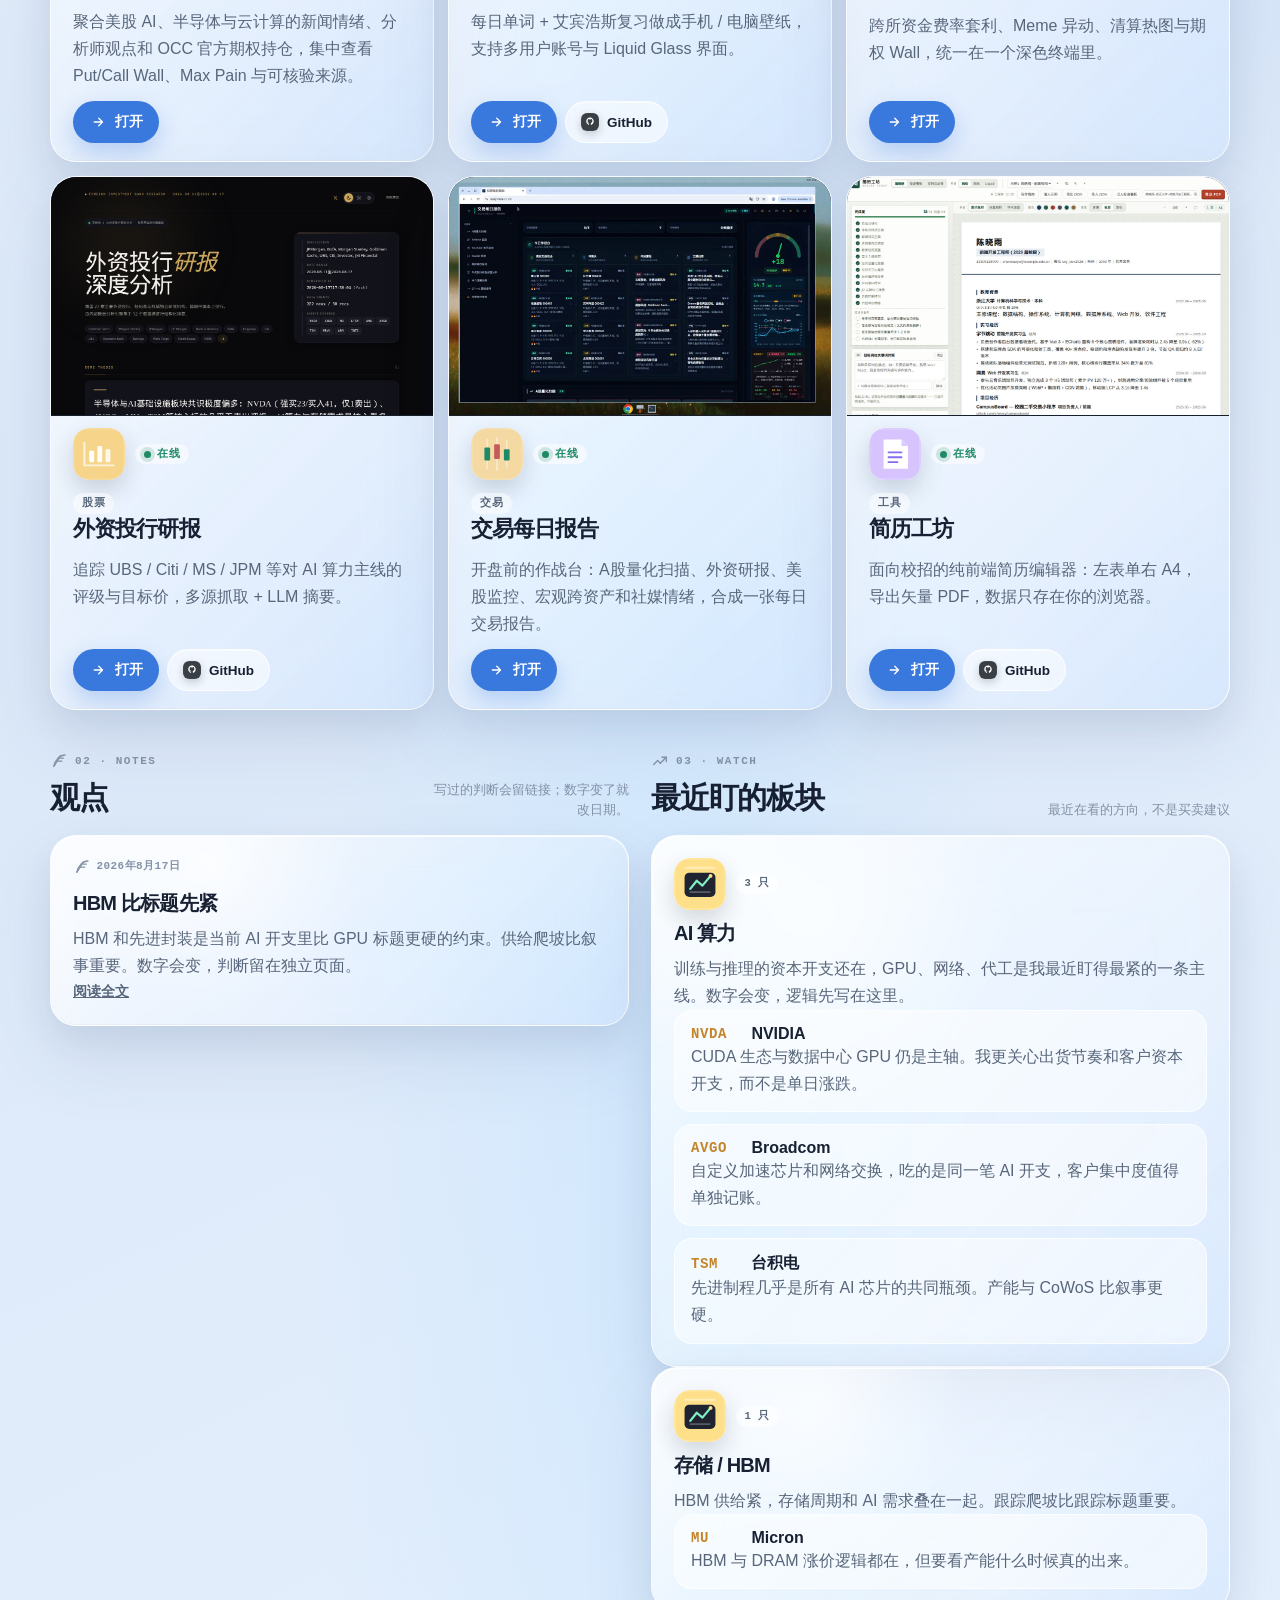
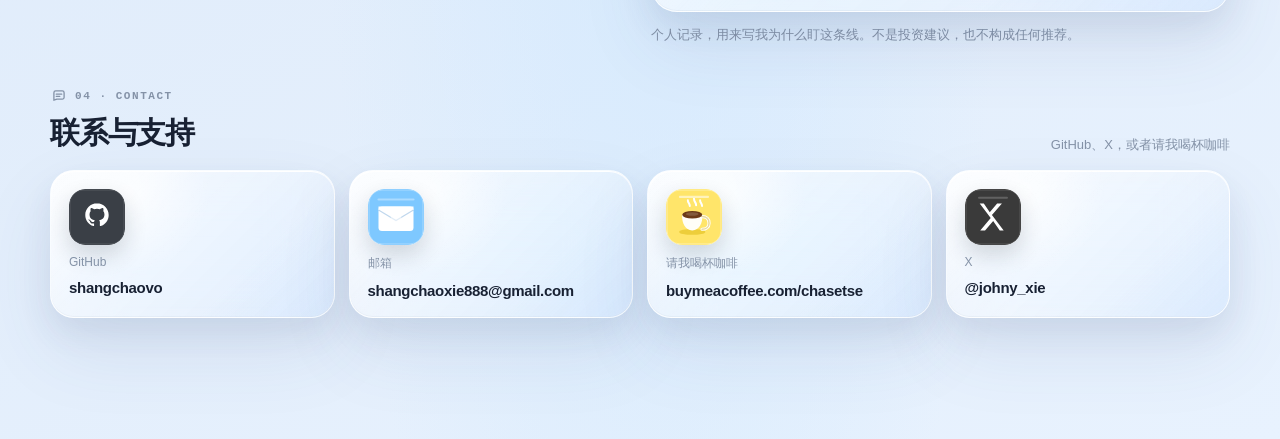
==== commit f7aca8b1: "Ship online content workbench, danmaku, and Predict Pulse card - KV-backed content store with versio" ====
--- a/index.html
+++ b/index.html
@@ -4,7 +4,7 @@
     <meta charset="UTF-8" />
     <meta name="viewport" content="width=device-width, initial-scale=1.0" />
     <title>Chase Xie · 市场工具与学习产品导航</title>
-    <meta name="description" content="独立开发者 Chase Xie 的个人导航：WordPaper、加密终端、外资研报、交易日报、Signal Harbor 和校招简历工坊，以及最近在盯的 AI 算力与 HBM。" />
+    <meta name="description" content="独立开发者 Chase Xie 的个人导航：Predict Pulse、Signal Harbor、WordPaper、加密终端、外资研报、交易日报和校招简历工坊，以及最近在盯的 AI 算力与 HBM。" />
     <meta name="google-site-verification" content="O95cw5EyVnewTnY-gCXj8kBVqnA2D88TB6CyO-TnIzk" />
     <link rel="canonical" href="https://chaestblog.pages.dev/" />
     <meta property="og:type" content="website" />
@@ -22,8 +22,8 @@
     <meta name="twitter:description" content="独立开发者。把已上线的市场工具和学习产品放在一页，并写下最近在盯的 AI 算力与 HBM。" />
     <meta name="twitter:image" content="https://chaestblog.pages.dev/assets/og.jpg" />
     <link rel="icon" type="image/svg+xml" href="/assets/favicon.svg" />
-    <link rel="stylesheet" href="/css/themes.css?v=20260821c" />
-    <link rel="stylesheet" href="/css/styles.css?v=20260821c" />
+    <link rel="stylesheet" href="/css/themes.css?v=20260820b" />
+    <link rel="stylesheet" href="/css/styles.css?v=20260820b" />
     <script type="application/ld+json">
       {
         "@context": "https://schema.org",
@@ -44,7 +44,7 @@
             "url": "https://chaestblog.pages.dev/",
             "image": "https://chaestblog.pages.dev/assets/avatar.jpg",
             "jobTitle": "独立开发者",
-            "description": "做市场工具和学习产品，公开 WordPaper、加密终端、外资研报、交易日报、Signal Harbor 和校招简历工坊。",
+            "description": "做市场工具和学习产品，公开 Predict Pulse、Signal Harbor、WordPaper、加密终端、外资研报、交易日报和校招简历工坊。",
             "email": "mailto:shangchaoxie888@gmail.com",
             "sameAs": [
               "https://github.com/shangchaovo",
@@ -104,7 +104,7 @@
 
     <header class="nav glass">
       <a class="brand" href="/">
-        <img class="brand-avatar" src="/assets/avatar.jpg" alt="" width="40" height="40" />
+        <img class="brand-avatar" src="/assets/avatar.jpg" alt="Chase Xie" width="40" height="40" />
         <span class="brand-copy">
           <strong>Chase Xie</strong>
           <small>Personal Hub</small>
@@ -117,6 +117,9 @@
         <a href="/about/"><svg class="ic"><use href="#i-user"></use></svg>关于</a>
         <a href="#contact"><svg class="ic"><use href="#i-chat"></use></svg>联系</a>
       </nav>
+      <button class="admin-entry" id="openAdminBtn" type="button" aria-controls="adminDialog">
+        <svg class="ic"><use href="#i-lock"></use></svg><span>管理</span>
+      </button>
       <div class="theme-switch" role="radiogroup" aria-label="主题">
         <button class="theme-btn" type="button" data-theme="liquid" aria-pressed="true" title="Liquid Glass">
           <i class="orb orb-liquid" aria-hidden="true"></i><span>玻璃</span>
@@ -156,7 +159,7 @@
             <a class="btn" href="mailto:shangchaoxie888@gmail.com">写信</a>
           </div>
           <div class="stat-row" id="statRow">
-            <div class="stat"><b>6</b><span>在线站点</span></div>
+            <div class="stat"><b>7</b><span>在线站点</span></div>
             <div class="stat"><b>1</b><span>条观点</span></div>
             <div class="stat"><b>4</b><span>只在盯</span></div>
           </div>
@@ -169,48 +172,45 @@
             <p class="kicker"><svg class="ic"><use href="#i-compass"></use></svg> 01 · Live</p>
             <h2>在线上的</h2>
           </div>
-            <p class="hint">左右滑是滚轮预览，点开就是正在跑的站点</p>
-        </div>
-        <div class="site-reel" id="siteReel">
-          <button class="reel-nav prev" type="button" data-reel="prev" aria-label="上一张">
-            <svg class="ic" aria-hidden="true"><use href="#i-arrow"></use></svg>
-          </button>
-          <div class="reel-viewport">
-            <div class="reel-track" id="siteReelTrack">
-              <a class="reel-slide glass" data-tint="violet" href="https://wordpaper.pages.dev/" target="_blank" rel="noopener">
-                <span class="shot"><img src="/assets/shots/wordpaper.jpg" alt=""></span>
-                <span class="reel-caption"><span class="well app"><img class="app-icon" src="/assets/icons/book.svg" alt="" width="40" height="40"></span><span class="reel-copy"><strong>WordPaper</strong><span>学习 · 每日单词壁纸</span></span></span>
-              </a>
-              <a class="reel-slide glass" data-tint="cyan" href="https://crypto-funding-arbitrage.pages.dev/" target="_blank" rel="noopener">
-                <span class="shot"><img src="/assets/shots/terminal.jpg" alt=""></span>
-                <span class="reel-caption"><span class="well app"><img class="app-icon" src="/assets/icons/terminal.svg" alt="" width="40" height="40"></span><span class="reel-copy"><strong>加密终端</strong><span>加密 · 资金费率与清算</span></span></span>
-              </a>
-              <a class="reel-slide glass" data-tint="amber" href="https://fresearch.cc.cd/" target="_blank" rel="noopener">
-                <span class="shot"><img src="/assets/shots/research.jpg" alt=""></span>
-                <span class="reel-caption"><span class="well app"><img class="app-icon" src="/assets/icons/chart.svg" alt="" width="40" height="40"></span><span class="reel-copy"><strong>外资投行研报</strong><span>股票 · 评级与目标价</span></span></span>
-              </a>
-              <a class="reel-slide glass" data-tint="gold" href="https://dailytrade.cc.cd/" target="_blank" rel="noopener">
-                <span class="shot"><img src="/assets/shots/dailytrade.jpg" alt=""></span>
-                <span class="reel-caption"><span class="well app"><img class="app-icon" src="/assets/icons/candles.svg" alt="" width="40" height="40"></span><span class="reel-copy"><strong>交易每日报告</strong><span>交易 · 开盘前作战台</span></span></span>
-              </a>
-              <a class="reel-slide glass" data-tint="gold" href="https://predict-pulse.signal-harbor.workers.dev/?view=sentiment" target="_blank" rel="noopener">
-                <span class="shot"><img src="/assets/shots/pulse.jpg" alt=""></span>
-                <span class="reel-caption"><span class="well app"><img class="app-icon" src="/assets/icons/watch.svg" alt="" width="40" height="40"></span><span class="reel-copy"><strong>Signal Harbor</strong><span>美股研究 · 情绪与期权墙</span></span></span>
-              </a>
-              <a class="reel-slide glass" data-tint="rose" href="https://resume-5lv.pages.dev/" target="_blank" rel="noopener">
-                <span class="shot"><img src="/assets/shots/resume.jpg" alt=""></span>
-                <span class="reel-caption"><span class="well app"><img class="app-icon" src="/assets/icons/file.svg" alt="" width="40" height="40"></span><span class="reel-copy"><strong>简历工坊</strong><span>工具 · 校招简历编辑</span></span></span>
-              </a>
-            </div>
-          </div>
-          <button class="reel-nav next" type="button" data-reel="next" aria-label="下一张">
-            <svg class="ic" aria-hidden="true"><use href="#i-arrow"></use></svg>
-          </button>
-          <div class="reel-dots" id="siteReelDots"></div>
+            <p class="hint">点开就是正在跑的站点</p>
+        </div>
+        <div class="admin-only editor-bar">
+          <button class="btn primary" id="addProjectBtn" type="button"><svg class="ic"><use href="#i-plus"></use></svg>添加项目</button>
+          <span class="editor-hint">可修改介绍、排序、上下线，并上传真实页面截图</span>
         </div>
         <div class="project-board" id="siteGrid">
+          <article class="card glass" data-id="predict-pulse" data-tint="green">
+            <a class="shot" href="https://predict-pulse.signal-harbor.workers.dev/?view=sentiment" target="_blank" rel="noopener"><img src="/assets/shots/predict-pulse.jpg" alt="Predict Pulse 预测市场观点与情绪页面截图" loading="lazy" decoding="async"></a>
+            <div class="card-top">
+              <span class="well app"><img class="app-icon" src="/assets/icons/pulse.svg" alt="" width="46" height="46"></span>
+              <span class="pill live"><i class="live-dot" aria-hidden="true"></i>在线</span>
+            </div>
+            <div>
+              <span class="pill">预测市场</span>
+              <h3>Predict Pulse</h3>
+            </div>
+            <p>聚合预测市场的每日热点与盘口变化，追踪聪明钱持仓、套利机会和带来源权重的观点情绪；每条信号都保留原文，方便回到市场核验。</p>
+            <div class="card-links">
+              <a class="btn primary" href="https://predict-pulse.signal-harbor.workers.dev/?view=sentiment" target="_blank" rel="noopener">打开</a>
+            </div>
+          </article>
+          <article class="card glass" data-tint="cyan">
+            <a class="shot" href="https://signal-harbor-terminal.signal-harbor.workers.dev/#overview" target="_blank" rel="noopener"><img src="/assets/shots/signal-harbor.jpg" alt="Signal Harbor 美股研究终端页面截图" loading="lazy" decoding="async"></a>
+            <div class="card-top">
+              <span class="well app"><img class="app-icon" src="/assets/icons/chart.svg" alt="" width="46" height="46"></span>
+              <span class="pill live"><i class="live-dot" aria-hidden="true"></i>在线</span>
+            </div>
+            <div>
+              <span class="pill">美股研究</span>
+              <h3>Signal Harbor</h3>
+            </div>
+            <p>聚合美股 AI、半导体与云计算的新闻情绪、分析师观点和 OCC 官方期权持仓，集中查看 Put/Call Wall、Max Pain 与可核验来源。</p>
+            <div class="card-links">
+              <a class="btn primary" href="https://signal-harbor-terminal.signal-harbor.workers.dev/#overview" target="_blank" rel="noopener">打开</a>
+            </div>
+          </article>
           <article class="card glass" data-tint="violet">
-            <a class="shot" href="https://wordpaper.pages.dev/" target="_blank" rel="noopener"><img src="/assets/shots/wordpaper.jpg" alt=""></a>
+            <a class="shot" href="https://wordpaper.pages.dev/" target="_blank" rel="noopener"><img src="/assets/shots/wordpaper.jpg" alt="WordPaper 单词壁纸页面截图" loading="lazy" decoding="async"></a>
             <div class="card-top">
               <span class="well app"><img class="app-icon" src="/assets/icons/book.svg" alt="" width="46" height="46"></span>
               <span class="pill live"><i class="live-dot" aria-hidden="true"></i>在线</span>
@@ -226,7 +226,7 @@
             </div>
           </article>
           <article class="card glass" data-tint="cyan">
-            <a class="shot" href="https://crypto-funding-arbitrage.pages.dev/" target="_blank" rel="noopener"><img src="/assets/shots/terminal.jpg" alt=""></a>
+            <a class="shot" href="https://crypto-funding-arbitrage.pages.dev/" target="_blank" rel="noopener"><img src="/assets/shots/terminal.jpg" alt="加密终端页面截图" loading="lazy" decoding="async"></a>
             <div class="card-top">
               <span class="well app"><img class="app-icon" src="/assets/icons/terminal.svg" alt="" width="46" height="46"></span>
               <span class="pill live"><i class="live-dot" aria-hidden="true"></i>在线</span>
@@ -241,7 +241,7 @@
             </div>
           </article>
           <article class="card glass" data-tint="amber">
-            <a class="shot" href="https://fresearch.cc.cd/" target="_blank" rel="noopener"><img src="/assets/shots/research.jpg" alt=""></a>
+            <a class="shot" href="https://fresearch.cc.cd/" target="_blank" rel="noopener"><img src="/assets/shots/research.jpg" alt="外资投行研报页面截图" loading="lazy" decoding="async"></a>
             <div class="card-top">
               <span class="well app"><img class="app-icon" src="/assets/icons/chart.svg" alt="" width="46" height="46"></span>
               <span class="pill live"><i class="live-dot" aria-hidden="true"></i>在线</span>
@@ -257,7 +257,7 @@
             </div>
           </article>
           <article class="card glass" data-tint="gold">
-            <a class="shot" href="https://dailytrade.cc.cd/" target="_blank" rel="noopener"><img src="/assets/shots/dailytrade.jpg" alt=""></a>
+            <a class="shot" href="https://dailytrade.cc.cd/" target="_blank" rel="noopener"><img src="/assets/shots/dailytrade.jpg" alt="交易每日报告页面截图" loading="lazy" decoding="async"></a>
             <div class="card-top">
               <span class="well app"><img class="app-icon" src="/assets/icons/candles.svg" alt="" width="46" height="46"></span>
               <span class="pill live"><i class="live-dot" aria-hidden="true"></i>在线</span>
@@ -271,23 +271,8 @@
               <a class="btn primary" href="https://dailytrade.cc.cd/" target="_blank" rel="noopener">打开</a>
             </div>
           </article>
-          <article class="card glass" data-tint="gold">
-            <a class="shot" href="https://predict-pulse.signal-harbor.workers.dev/?view=sentiment" target="_blank" rel="noopener"><img src="/assets/shots/pulse.jpg" alt=""></a>
-            <div class="card-top">
-              <span class="well app"><img class="app-icon" src="/assets/icons/watch.svg" alt="" width="46" height="46"></span>
-              <span class="pill live"><i class="live-dot" aria-hidden="true"></i>在线</span>
-            </div>
-            <div>
-              <span class="pill">美股研究</span>
-              <h3>Signal Harbor</h3>
-            </div>
-            <p>聚合美股 AI、半导体与云计算的新闻情绪、分析师观点和 OCC 官方期权持仓，集中查看 Put/Call Wall、Max Pain 与可核验来源。</p>
-            <div class="card-links">
-              <a class="btn primary" href="https://predict-pulse.signal-harbor.workers.dev/?view=sentiment" target="_blank" rel="noopener">打开</a>
-            </div>
-          </article>
           <article class="card glass" data-tint="rose">
-            <a class="shot" href="https://resume-5lv.pages.dev/" target="_blank" rel="noopener"><img src="/assets/shots/resume.jpg" alt=""></a>
+            <a class="shot" href="https://resume-5lv.pages.dev/" target="_blank" rel="noopener"><img src="/assets/shots/resume.jpg" alt="简历工坊页面截图" loading="lazy" decoding="async"></a>
             <div class="card-top">
               <span class="well app"><img class="app-icon" src="/assets/icons/file.svg" alt="" width="46" height="46"></span>
               <span class="pill live"><i class="live-dot" aria-hidden="true"></i>在线</span>
@@ -402,22 +387,27 @@
       </section>
     </main>
 
-    <form class="dock glass" id="danmakuForm">
-      <span class="dock-mark" aria-hidden="true"><img class="app-icon" src="/assets/icons/chat.svg" alt="" width="42" height="42"></span>
-      <label class="sr-only" for="danmakuNick">昵称</label>
-      <input class="nick" id="danmakuNick" name="nick" maxlength="12" placeholder="路过" autocomplete="nickname" />
-      <label class="sr-only" for="danmakuText">打个招呼</label>
-      <input id="danmakuText" name="text" maxlength="36" placeholder="路过的话，打个招呼…" required />
-      <button class="btn primary" type="submit"><svg class="ic"><use href="#i-send"></use></svg>发送</button>
-      <button class="btn ghost admin-only" id="clearDanmakuBtn" type="button">清空</button>
-      <button class="btn ghost admin-only" id="logoutBtn" type="button">退出</button>
+    <form class="dock glass is-collapsed" id="danmakuForm">
+      <button class="dock-toggle" id="toggleDockBtn" type="button" aria-expanded="false" aria-controls="dockFields">
+        <span class="dock-mark" aria-hidden="true"><img class="app-icon" src="/assets/icons/chat.svg" alt="" width="42" height="42"></span>
+        <span>留言</span>
+      </button>
+      <div class="dock-fields" id="dockFields">
+        <label class="sr-only" for="danmakuNick">昵称</label>
+        <input class="nick" id="danmakuNick" name="nick" maxlength="12" placeholder="路过" autocomplete="nickname" />
+        <label class="sr-only" for="danmakuText">打个招呼</label>
+        <input id="danmakuText" name="text" maxlength="36" placeholder="路过的话，打个招呼…" required />
+        <button class="btn primary" type="submit"><svg class="ic"><use href="#i-send"></use></svg>发送</button>
+        <button class="btn ghost" id="toggleDanmakuViewBtn" type="button" aria-pressed="false">显示弹幕</button>
+        <button class="btn ghost" id="closeDockBtn" type="button">收起</button>
+      </div>
     </form>
 
     <dialog id="adminDialog">
       <form class="modal glass" id="adminForm" method="dialog">
         <p class="kicker"><svg class="ic"><use href="#i-lock"></use></svg> Author</p>
         <h3>作者入口</h3>
-        <p>连点头像五次，或在网址后加 <code>?edit=1</code>。</p>
+        <p>输入管理口令后，即可管理项目、发布观点、更新关注板块与恢复历史版本。</p>
         <label class="field">
           <span>管理口令</span>
           <input id="adminToken" type="password" name="token" autocomplete="current-password" />
@@ -429,6 +419,38 @@
       </form>
     </dialog>
 
+    <dialog id="adminPanelDialog">
+      <div class="modal glass admin-panel">
+        <div class="panel-heading">
+          <div>
+            <p class="kicker"><svg class="ic"><use href="#i-apps"></use></svg> Content Studio</p>
+            <h3>内容工作台</h3>
+            <p>所有保存都会自动保留最近 10 个版本。</p>
+          </div>
+          <button class="btn ghost" id="adminPanelClose" type="button">关闭</button>
+        </div>
+        <div class="panel-grid">
+          <button class="panel-action" id="panelAddProjectBtn" type="button"><strong>添加项目</strong><span>介绍、链接、排序与截图</span></button>
+          <button class="panel-action" id="panelAddNoteBtn" type="button"><strong>发布观点</strong><span>标题、正文与文章路径</span></button>
+          <button class="panel-action" id="panelAddSectorBtn" type="button"><strong>添加板块</strong><span>维护关注逻辑与个股</span></button>
+        </div>
+        <div class="panel-tools">
+          <p class="panel-label">数据安全</p>
+          <div class="modal-actions">
+            <button class="btn" id="downloadBackupBtn" type="button">下载完整备份</button>
+            <button class="btn" id="restoreDefaultsBtn" type="button">恢复默认观点与关注</button>
+            <button class="btn ghost" id="undoProjectsBtn" type="button">撤销项目保存</button>
+            <button class="btn ghost" id="undoNotesBtn" type="button">撤销观点保存</button>
+            <button class="btn ghost" id="undoWatchlistBtn" type="button">撤销关注保存</button>
+          </div>
+        </div>
+        <div class="panel-footer">
+          <button class="btn danger" id="clearDanmakuBtn" type="button">清空留言</button>
+          <button class="btn ghost" id="logoutBtn" type="button">退出管理</button>
+        </div>
+      </div>
+    </dialog>
+
     <dialog id="editorDialog">
       <form class="modal glass" id="editorForm">
         <h3 id="editorTitle">编辑</h3>
@@ -441,7 +463,7 @@
     </dialog>
 
     <div class="toast-host" id="toastHost" aria-live="polite"></div>
-    <script src="/js/app.js?v=20260821c" type="module"></script>
+    <script src="/js/app.js" type="module"></script>
     <noscript>
       Chase Xie 是独立开发者。站点、观点和盯盘不需要 JavaScript 也能读。
       关于：/about/ · HBM 笔记：/notes/hbm-supply/
--- a/css/themes.css
+++ b/css/themes.css
@@ -13,27 +13,27 @@
 
 :root[data-theme="liquid"] {
   color-scheme: light;
-  --bg-0: #edf2f8;
-  --bg-1: #e7eef7;
-  --ink: #161c27;
-  --sub: #5b6576;
-  --muted: #8a93a3;
-  --accent: #2b6fd6;
+  --bg-0: #e7f0fb;
+  --bg-1: #dbe8f8;
+  --ink: #182133;
+  --sub: #58667b;
+  --muted: #8492a7;
+  --accent: #3978dc;
   --accent-ink: #fff;
-  --line: rgba(255, 255, 255, 0.8);
-  --line-strong: rgba(36, 52, 78, 0.12);
-  --glass-fill: linear-gradient(155deg, rgba(255, 255, 255, 0.72), rgba(255, 255, 255, 0.28) 48%, rgba(226, 237, 250, 0.38));
-  --glass-thick: linear-gradient(155deg, rgba(255, 255, 255, 0.9), rgba(255, 255, 255, 0.55));
+  --line: rgba(255, 255, 255, 0.74);
+  --line-strong: rgba(43, 70, 110, 0.14);
+  --glass-fill: linear-gradient(135deg, rgba(255, 255, 255, 0.77) 0%, rgba(255, 255, 255, 0.42) 46%, rgba(219, 233, 252, 0.46) 100%);
+  --glass-thick: linear-gradient(135deg, rgba(255, 255, 255, 0.94), rgba(235, 244, 255, 0.65));
   --glass-shadow:
     inset 0 1px 0 rgba(255, 255, 255, 0.96),
     inset 0 -1px 0 rgba(40, 56, 78, 0.04),
-    0 12px 32px rgba(36, 54, 82, 0.08),
-    0 32px 70px rgba(36, 54, 82, 0.06);
+    0 14px 32px rgba(56, 83, 123, 0.09),
+    0 32px 74px rgba(56, 83, 123, 0.1);
   --good: #1f8a66;
   --warn: #c47b24;
   --danger: #c45b5b;
-  --chip: rgba(255, 255, 255, 0.58);
-  --grain: rgba(36, 54, 82, 0.035);
+  --chip: rgba(255, 255, 255, 0.52);
+  --grain: rgba(67, 98, 142, 0.025);
 }
 
 :root[data-theme="eye"] {
@@ -88,13 +88,14 @@
 [data-tint="rose"] { --tint: #c45d70; }
 [data-tint="gold"] { --tint: #b7922a; }
 [data-tint="blue"] { --tint: #2b6fd6; }
+[data-tint="green"] { --tint: #248b62; }
 
 :root[data-theme="ink"] [data-tint="violet"] { --tint: #a8a0ff; }
 :root[data-theme="ink"] [data-tint="cyan"] { --tint: #6ed5ea; }
 :root[data-theme="ink"] [data-tint="amber"] { --tint: #e2b05c; }
 :root[data-theme="ink"] [data-tint="rose"] { --tint: #f0a0ae; }
 :root[data-theme="ink"] [data-tint="gold"] { --tint: #e6c66a; }
-:root[data-theme="ink"] [data-tint="blue"] { --tint: #7eb0ff; }
+:root[data-theme="ink"] [data-tint="green"] { --tint: #71d6a5; }
 
 html, body { min-height: 100%; }
 
@@ -103,9 +104,10 @@
   color: var(--ink);
   font-family: var(--font);
   background:
-    radial-gradient(ellipse at 12% 8%, color-mix(in srgb, var(--accent) 16%, transparent), transparent 34%),
-    radial-gradient(ellipse at 88% 12%, rgba(255, 255, 255, 0.55), transparent 32%),
-    linear-gradient(165deg, var(--bg-0), var(--bg-1) 55%, var(--bg-0));
+    radial-gradient(ellipse at 6% -4%, rgba(255, 255, 255, 0.92), transparent 34%),
+    radial-gradient(ellipse at 92% 8%, rgba(130, 178, 255, 0.3), transparent 32%),
+    radial-gradient(ellipse at 52% 74%, rgba(202, 230, 255, 0.65), transparent 38%),
+    linear-gradient(155deg, var(--bg-0), var(--bg-1) 52%, #e8f2fe);
 }
 
 body::after {
@@ -114,7 +116,7 @@
   inset: 0;
   z-index: 0;
   pointer-events: none;
-  opacity: 0.55;
+  opacity: 0.32;
   background-image:
     linear-gradient(var(--grain) 1px, transparent 1px),
     linear-gradient(90deg, var(--grain) 1px, transparent 1px);
@@ -132,16 +134,16 @@
 .blob {
   position: absolute;
   border-radius: 50%;
-  filter: blur(40px);
-  opacity: 0.55;
+  filter: blur(52px);
+  opacity: 0.65;
 }
 
 .blob-a {
   top: -8%;
   left: -6%;
-  width: 42vw;
-  height: 42vw;
-  background: radial-gradient(circle, rgba(255, 255, 255, 0.7), transparent 68%);
+  width: 48vw;
+  height: 48vw;
+  background: radial-gradient(circle, rgba(255, 255, 255, 0.92), transparent 68%);
 }
 
 .blob-b {
@@ -149,7 +151,7 @@
   right: -10%;
   width: 38vw;
   height: 38vw;
-  background: radial-gradient(circle, color-mix(in srgb, var(--accent) 28%, transparent), transparent 70%);
+  background: radial-gradient(circle, color-mix(in srgb, var(--accent) 38%, transparent), transparent 70%);
 }
 
 .blob-c {
--- a/css/styles.css
+++ b/css/styles.css
@@ -61,8 +61,9 @@
   border: 1px solid var(--line);
   background: var(--glass-fill);
   box-shadow: var(--glass-shadow);
-  -webkit-backdrop-filter: blur(22px) saturate(1.22);
-  backdrop-filter: blur(22px) saturate(1.22);
+  -webkit-backdrop-filter: blur(30px) saturate(1.28);
+  backdrop-filter: blur(30px) saturate(1.28);
+  transition: border-color .25s ease, box-shadow .25s ease, transform .25s ease;
 }
 
 .glass::before {
@@ -71,8 +72,8 @@
   inset: 0;
   pointer-events: none;
   background:
-    radial-gradient(circle at var(--glass-x) var(--glass-y), rgba(255, 255, 255, 0.5), transparent 34%),
-    linear-gradient(145deg, rgba(255, 255, 255, 0.42), transparent 30% 72%, rgba(255, 255, 255, 0.14));
+    radial-gradient(circle at var(--glass-x) var(--glass-y), rgba(255, 255, 255, 0.68), transparent 33%),
+    linear-gradient(135deg, rgba(255, 255, 255, 0.52), transparent 33% 68%, rgba(192, 220, 255, 0.2));
 }
 
 :root[data-theme="ink"] .glass::before {
@@ -178,6 +179,23 @@
   background: var(--chip);
 }
 
+.admin-entry {
+  display: inline-flex;
+  align-items: center;
+  gap: 6px;
+  min-height: 34px;
+  padding: 0 11px;
+  border: 1px solid var(--line);
+  border-radius: 999px;
+  color: var(--sub);
+  background: var(--chip);
+  cursor: pointer;
+  font-size: 12px;
+  font-weight: 680;
+}
+.admin-entry:hover { color: var(--ink); border-color: var(--line-strong); }
+.admin-entry.is-active { color: var(--good); border-color: color-mix(in srgb, var(--good) 34%, var(--line)); }
+
 .theme-switch {
   display: flex;
   gap: 3px;
@@ -487,8 +505,7 @@
   transition: transform .45s ease;
 }
 .jump:hover .shot img,
-.card:hover .shot img,
-.reel-slide:hover .shot img { transform: scale(1.035); }
+.card:hover .shot img { transform: scale(1.035); }
 
 .jump-meta {
   display: flex;
@@ -521,119 +538,9 @@
   line-height: 1.45;
 }
 
-.site-reel {
-  position: relative;
-  margin: 0 0 22px;
-}
-
-.reel-viewport {
-  overflow: hidden;
-  border-radius: 28px;
-}
-
-.reel-track {
-  display: flex;
-  gap: 16px;
-  overflow-x: auto;
-  scroll-snap-type: x mandatory;
-  scroll-behavior: smooth;
-  padding: 4px 11% 14px;
-  scrollbar-width: none;
-  overscroll-behavior-x: contain;
-}
-
-.reel-track::-webkit-scrollbar { display: none; }
-
-.reel-slide {
-  flex: 0 0 78%;
-  max-width: 860px;
-  scroll-snap-align: center;
-  display: flex;
-  flex-direction: column;
-  color: inherit;
-  text-decoration: none;
-  border-radius: 26px;
-  overflow: hidden;
-}
-
-.reel-slide .shot {
-  aspect-ratio: 16 / 9;
-}
-
-.reel-caption {
-  display: flex;
-  align-items: center;
-  gap: 12px;
-  padding: 14px 16px 16px;
-}
-
-.reel-copy {
-  display: grid;
-  gap: 3px;
-  min-width: 0;
-}
-
-.reel-copy strong {
-  font-size: 17px;
-  letter-spacing: -0.03em;
-}
-
-.reel-copy span {
-  overflow: hidden;
-  color: var(--sub);
-  font-size: 13px;
-  line-height: 1.4;
-  white-space: nowrap;
-  text-overflow: ellipsis;
-}
-
-.reel-nav {
-  position: absolute;
-  top: 38%;
-  z-index: 2;
-  display: grid;
-  place-items: center;
-  width: 42px;
-  height: 42px;
-  padding: 0;
-  border: 1px solid var(--line);
-  border-radius: 50%;
-  background: var(--glass-thick);
-  box-shadow: var(--glass-shadow);
-  color: var(--ink);
-  cursor: pointer;
-}
-
-.reel-nav.prev { left: 4px; }
-.reel-nav.next { right: 4px; }
-.reel-nav .ic { width: 18px; height: 18px; }
-.reel-nav.prev .ic { transform: scaleX(-1); }
-
-.reel-dots {
-  display: flex;
-  justify-content: center;
-  gap: 7px;
-  margin-top: 4px;
-}
-
-.reel-dot {
-  width: 7px;
-  height: 7px;
-  padding: 0;
-  border: 0;
-  border-radius: 99px;
-  background: color-mix(in srgb, var(--ink) 22%, transparent);
-  cursor: pointer;
-}
-
-.reel-dot[aria-current="true"] {
-  width: 18px;
-  background: var(--accent);
-}
-
 .project-board {
   display: grid;
-  grid-template-columns: 1fr 1fr;
+  grid-template-columns: repeat(3, minmax(0, 1fr));
   gap: 14px;
 }
 
@@ -646,8 +553,49 @@
   border-radius: 26px;
 }
 
+.card[data-id="predict-pulse"] {
+  grid-column: 1 / -1;
+  display: grid;
+  grid-template-columns: minmax(0, 1.55fr) minmax(300px, .8fr);
+  grid-template-rows: auto auto 1fr auto auto auto;
+  gap: 12px 0;
+  padding-bottom: 0;
+}
+
+.card[data-id="predict-pulse"] > :not(.shot) { grid-column: 2; }
+
+.card[data-id="predict-pulse"] .shot {
+  grid-column: 1;
+  grid-row: 1 / -1;
+  min-height: 360px;
+  aspect-ratio: auto;
+  border-right: 1px solid color-mix(in srgb, var(--line-strong) 52%, transparent);
+  border-bottom: 0;
+}
+
+.card[data-id="predict-pulse"] .card-top {
+  align-self: end;
+  padding-top: 24px;
+}
+
+.card[data-id="predict-pulse"] h3 {
+  margin-top: 4px;
+  font-size: clamp(26px, 3vw, 34px);
+}
+
+.card[data-id="predict-pulse"] > p {
+  align-self: start;
+  font-size: 15px;
+}
+
+.card[data-id="predict-pulse"] .card-links {
+  align-self: end;
+  margin-bottom: 22px;
+}
+
 .card .shot {
   border-radius: 0;
+  border-bottom: 1px solid color-mix(in srgb, var(--line-strong) 52%, transparent);
 }
 
 .card-top,
@@ -696,6 +644,12 @@
   font-weight: 680;
 }
 
+.card:hover {
+  border-color: color-mix(in srgb, var(--tint) 30%, var(--line));
+  box-shadow: var(--glass-shadow), 0 18px 42px color-mix(in srgb, var(--tint) 14%, transparent);
+  transform: translateY(-4px);
+}
+
 .card p,
 .note p,
 .sector p,
@@ -707,6 +661,23 @@
 
 .card-links { margin-top: auto; padding-top: 8px; }
 
+.card .project-updated {
+  margin-top: -4px;
+  color: var(--muted);
+  font: 650 11px/1.4 var(--font-mono);
+}
+
+.project-actions {
+  flex-wrap: wrap;
+  padding-top: 4px !important;
+}
+
+.project-actions .btn {
+  min-height: 34px;
+  padding: 0 10px;
+  font-size: 12px;
+}
+
 .magazine {
   display: grid;
   grid-template-columns: 1fr 1fr;
@@ -718,7 +689,13 @@
 
 .editor-bar {
   display: none;
+  align-items: center;
   margin-bottom: 12px;
+}
+
+.editor-hint {
+  color: var(--muted);
+  font-size: 12.5px;
 }
 
 .notes,
@@ -731,6 +708,13 @@
 .sector {
   padding: 22px;
   border-radius: 26px;
+}
+
+.note:hover,
+.sector:hover,
+.contact:hover {
+  border-color: color-mix(in srgb, var(--accent) 24%, var(--line));
+  transform: translateY(-2px);
 }
 
 .note time,
@@ -842,6 +826,8 @@
   pointer-events: none;
 }
 
+body.danmaku-hidden .danmaku-stage { display: none; }
+
 .danmaku-item {
   position: absolute;
   left: 0;
@@ -861,18 +847,51 @@
   position: fixed;
   right: 18px;
   bottom: 16px;
-  left: 18px;
   z-index: 35;
-  display: flex;
-  align-items: center;
-  gap: 8px;
-  width: min(1180px, calc(100% - 36px));
-  margin: 0 auto;
+  width: min(760px, calc(100% - 36px));
   padding: 10px;
   border-radius: 26px;
-}
-
-.dock input {
+  transition: width .24s ease, border-radius .24s ease, transform .24s ease;
+}
+
+.dock.is-collapsed {
+  width: auto;
+  padding: 6px;
+  border-radius: 22px;
+}
+
+.dock-toggle {
+  display: none;
+  align-items: center;
+  gap: 8px;
+  min-height: 46px;
+  padding: 0 12px 0 0;
+  border: 0;
+  color: var(--ink);
+  background: transparent;
+  cursor: pointer;
+  font-size: 13px;
+  font-weight: 700;
+}
+
+.dock.is-collapsed .dock-toggle { display: flex; }
+
+.dock-fields {
+  display: flex;
+  align-items: center;
+  gap: 8px;
+}
+
+.dock.is-collapsed .dock-fields { display: none; }
+
+.dock-fields::before {
+  content: "留言";
+  padding-left: 4px;
+  font-size: 12px;
+  font-weight: 720;
+}
+
+.dock-fields input {
   flex: 1;
   min-width: 0;
   height: 44px;
@@ -882,14 +901,20 @@
   background: var(--chip);
 }
 
-.dock input.nick { flex: 0 0 108px; }
+.dock-fields input.nick { flex: 0 0 98px; }
 
 dialog {
   width: min(520px, calc(100% - 24px));
+  max-height: calc(100dvh - 24px);
   padding: 0;
   border: 0;
   background: transparent;
-}
+  overflow: auto;
+  border-radius: 26px;
+}
+
+#editorDialog { width: min(720px, calc(100% - 24px)); }
+#adminPanelDialog { width: min(760px, calc(100% - 24px)); }
 
 dialog::backdrop { background: rgba(16, 22, 32, 0.42); }
 
@@ -910,6 +935,77 @@
 }
 .field textarea { min-height: 120px; resize: vertical; }
 
+.field-grid {
+  display: grid;
+  grid-template-columns: repeat(2, minmax(0, 1fr));
+  gap: 12px;
+}
+
+.field-grid .field { min-width: 0; }
+
+.upload-field input {
+  padding: 8px;
+  cursor: pointer;
+}
+
+.panel-heading,
+.panel-footer {
+  display: flex;
+  align-items: flex-start;
+  justify-content: space-between;
+  gap: 16px;
+}
+
+.panel-heading h3 { margin-bottom: 6px; }
+
+.panel-grid {
+  display: grid;
+  grid-template-columns: repeat(3, minmax(0, 1fr));
+  gap: 10px;
+  margin: 20px 0;
+}
+
+.panel-action {
+  display: grid;
+  gap: 7px;
+  min-height: 112px;
+  padding: 16px;
+  border: 1px solid var(--line-strong);
+  border-radius: 20px;
+  color: var(--ink);
+  background: var(--chip);
+  text-align: left;
+  cursor: pointer;
+}
+
+.panel-action:hover {
+  border-color: color-mix(in srgb, var(--accent) 38%, var(--line));
+  transform: translateY(-2px);
+}
+
+.panel-action strong { font-size: 16px; }
+.panel-action span { color: var(--muted); font-size: 12.5px; line-height: 1.5; }
+
+.panel-tools {
+  padding: 16px;
+  border: 1px solid var(--line);
+  border-radius: 20px;
+  background: var(--chip);
+}
+
+.panel-label {
+  margin: 0 0 10px !important;
+  color: var(--muted) !important;
+  font: 700 11px/1 var(--font-mono);
+  letter-spacing: .1em;
+  text-transform: uppercase;
+}
+
+.panel-footer {
+  align-items: center;
+  margin-top: 16px;
+}
+
 .toast-host {
   position: fixed;
   top: 96px;
@@ -940,10 +1036,8 @@
   html { scroll-behavior: auto; }
   .jump:hover, .btn:hover { transform: none; }
   .jump:hover .shot img,
-  .card:hover .shot img,
-  .reel-slide:hover .shot img { transform: none; }
+  .card:hover .shot img { transform: none; }
   .danmaku-item { animation: none; left: 12%; }
-  .reel-track { scroll-behavior: auto; }
 }
 
 @media (max-width: 980px) {
@@ -971,12 +1065,35 @@
   .stat-row,
   .project-board { grid-template-columns: 1fr; }
   .identity-top { grid-template-columns: 1fr; }
-  .dock { flex-wrap: wrap; }
-  .dock input.nick, .dock input { flex: 1 1 100%; }
+  .card[data-id="predict-pulse"] {
+    grid-column: span 1;
+    display: flex;
+    padding-bottom: 18px;
+  }
+  .card[data-id="predict-pulse"] .shot {
+    min-height: 0;
+    aspect-ratio: 16 / 10;
+    border-right: 0;
+    border-bottom: 1px solid color-mix(in srgb, var(--line-strong) 52%, transparent);
+  }
+  .card[data-id="predict-pulse"] .card-top { padding-top: 0; }
+  .card[data-id="predict-pulse"] h3 { font-size: 22px; }
+  .card[data-id="predict-pulse"] .card-links { margin-bottom: 0; }
+  .dock:not(.is-collapsed) {
+    right: 12px;
+    bottom: 12px;
+    left: 12px;
+    width: auto;
+  }
+  .dock-fields { flex-wrap: wrap; }
+  .dock-fields::before { display: none; }
+  .dock-fields input.nick, .dock-fields input { flex: 1 1 100%; }
+  .dock-fields .btn { flex: 1 1 auto; }
+  .field-grid, .panel-grid { grid-template-columns: 1fr; }
+  .panel-heading { align-items: center; }
   .theme-btn span { display: none; }
-  .reel-track { padding-left: 6%; padding-right: 6%; }
-  .reel-slide { flex-basis: 88%; }
-  .reel-nav { width: 36px; height: 36px; }
+  .admin-entry { width: 36px; justify-content: center; padding: 0; }
+  .admin-entry span { display: none; }
 }
 
 .note h3 a {
@@ -1058,4 +1175,3 @@
 .page-doc .disclaimer {
   margin-top: 28px;
 }
-
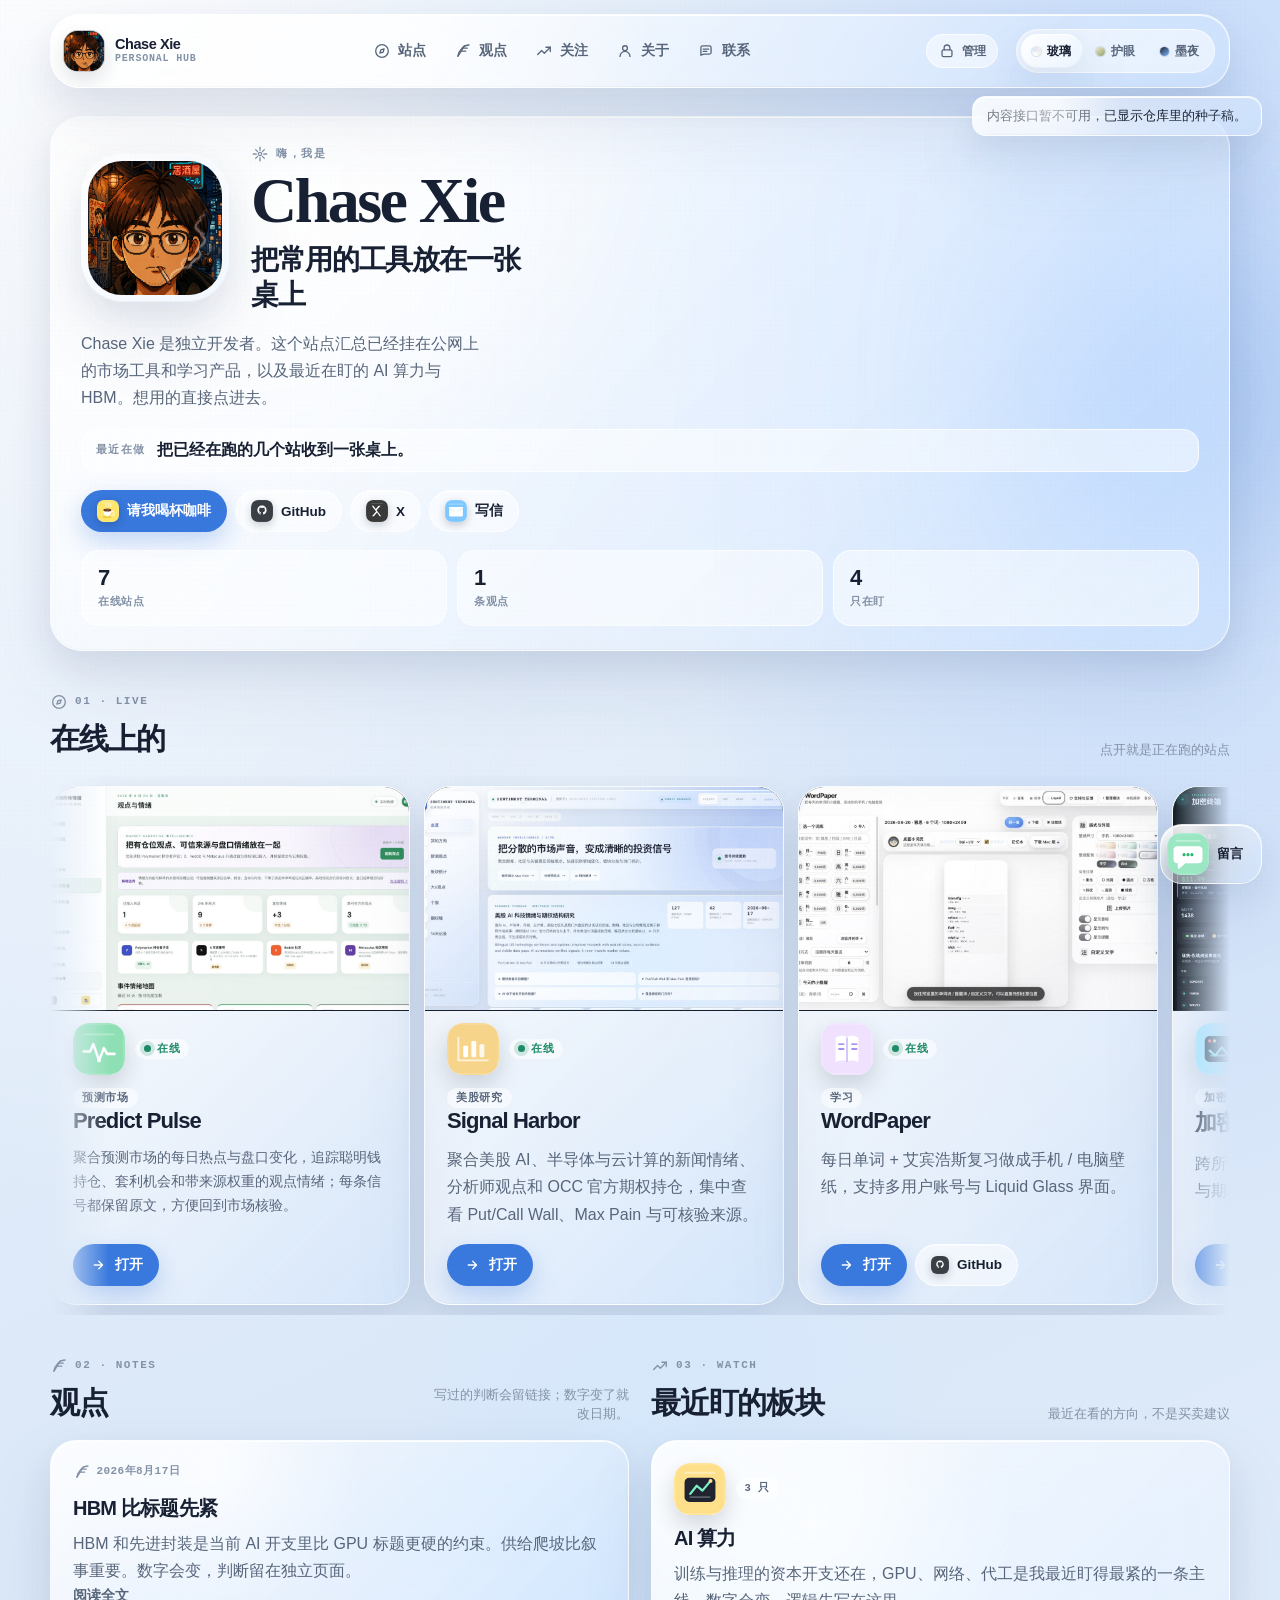
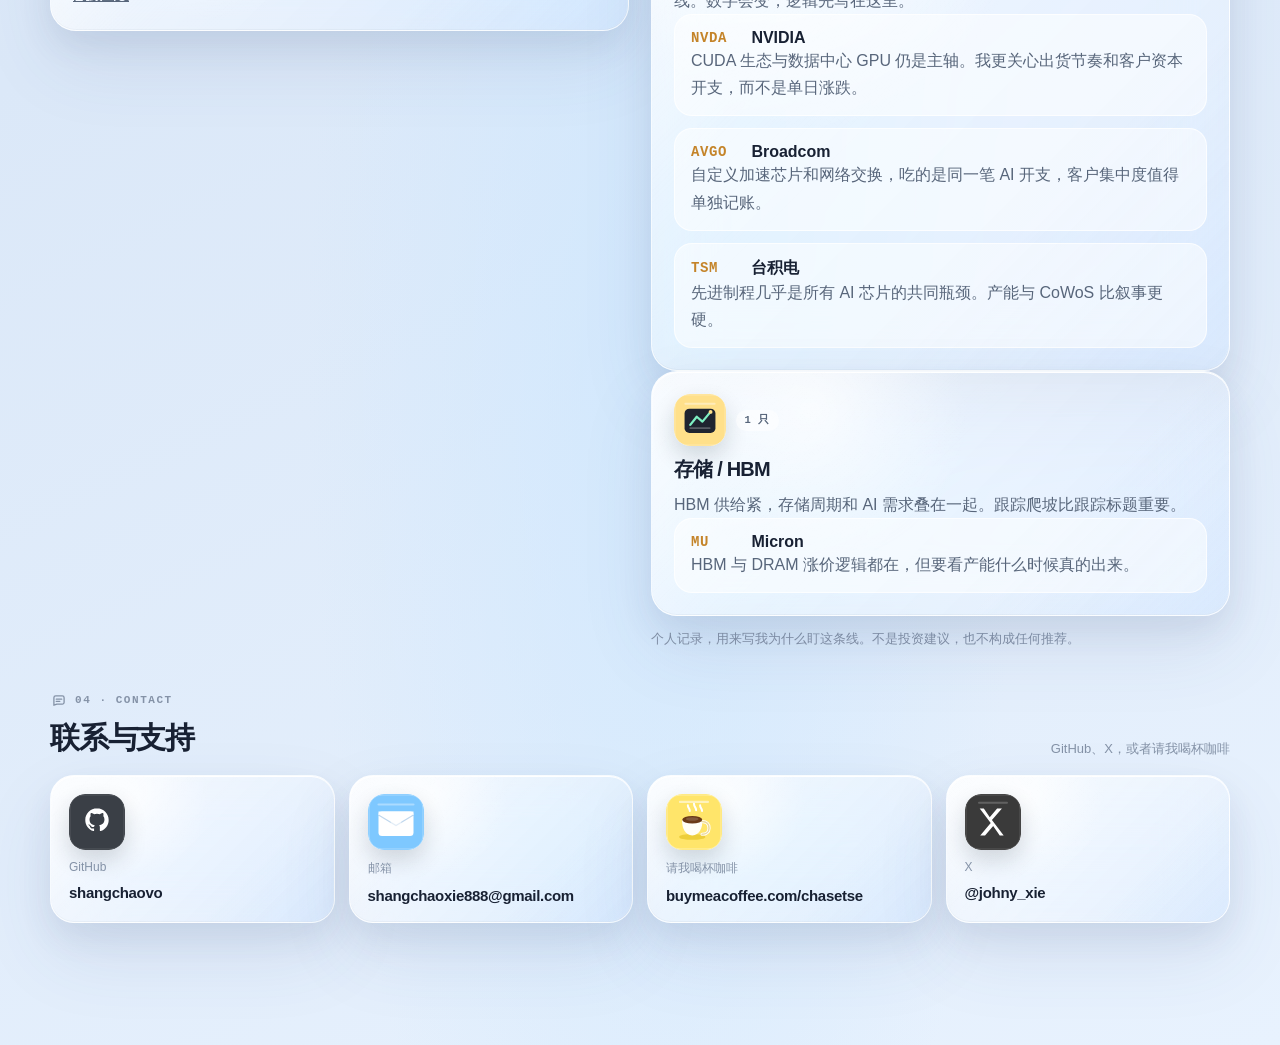
==== commit b5d735a0: "feat: 项目作品改为无缝跑马灯 - 作品区从网格改为持续无缝横向滚动（track 复制两份 + translateX 循环） - 移入悬停暂停，移出恢复 - 保持原有项目卡片样式（截图 + 标题 " ====
--- a/index.html
+++ b/index.html
@@ -178,6 +178,7 @@
           <button class="btn primary" id="addProjectBtn" type="button"><svg class="ic"><use href="#i-plus"></use></svg>添加项目</button>
           <span class="editor-hint">可修改介绍、排序、上下线，并上传真实页面截图</span>
         </div>
+        <div class="board-marquee" id="boardMarquee">
         <div class="project-board" id="siteGrid">
           <article class="card glass" data-id="predict-pulse" data-tint="green">
             <a class="shot" href="https://predict-pulse.signal-harbor.workers.dev/?view=sentiment" target="_blank" rel="noopener"><img src="/assets/shots/predict-pulse.jpg" alt="Predict Pulse 预测市场观点与情绪页面截图" loading="lazy" decoding="async"></a>
@@ -287,6 +288,7 @@
               <a class="btn" href="https://github.com/shangchaovo/resume-site" target="_blank" rel="noopener">GitHub</a>
             </div>
           </article>
+        </div>
         </div>
       </section>
 
--- a/css/styles.css
+++ b/css/styles.css
@@ -1175,3 +1175,69 @@
 .page-doc .disclaimer {
   margin-top: 28px;
 }
+
+/* ============================================================
+   在线站点 · 自动滚动展示(横向跑马灯)
+   默认保持原 grid;仅当 JS 判定可滚动时给 body 加 .marquee-on 才启用。
+   无 JS / prefers-reduced-motion / 管理态 都回退为普通 grid。
+   ============================================================ */
+.board-marquee { position: relative; }
+
+body.marquee-on .board-marquee {
+  overflow: hidden;
+  padding-block: 10px; /* 给 hover 上移/阴影留点纵向空间,避免被裁掉 */
+  /* 两侧渐隐,提示“后面还有” */
+  -webkit-mask-image: linear-gradient(90deg, transparent, #000 5%, #000 95%, transparent);
+  mask-image: linear-gradient(90deg, transparent, #000 5%, #000 95%, transparent);
+}
+
+/* 卡片排成一行、宽度按需,整轨做无缝位移动画 */
+body.marquee-on .project-board {
+  display: flex;
+  gap: 0;
+  width: max-content;
+  animation: board-marquee var(--board-dur, 46s) linear infinite;
+  will-change: transform;
+}
+
+/* 统一卡片宽度;用 margin 当间距(而不是 gap),保证 -50% 位移正好是一整组 */
+body.marquee-on .project-board .card {
+  flex: 0 0 auto;
+  width: min(80vw, 360px);
+  margin-right: 14px;
+}
+
+/* 特色卡(predict-pulse 全宽卡)在跑马灯里退化为普通竖排卡 */
+body.marquee-on .project-board .card[data-id="predict-pulse"] {
+  display: flex;
+  flex-direction: column;
+  padding-bottom: 18px;
+}
+body.marquee-on .project-board .card[data-id="predict-pulse"] > :not(.shot) { grid-column: auto; }
+body.marquee-on .project-board .card[data-id="predict-pulse"] .shot {
+  grid-column: auto;
+  grid-row: auto;
+  min-height: 0;
+  aspect-ratio: 16 / 10;
+  border-right: 0;
+  border-bottom: 1px solid color-mix(in srgb, var(--line-strong) 52%, transparent);
+}
+body.marquee-on .project-board .card[data-id="predict-pulse"] .card-top { align-self: auto; padding-top: 0; }
+body.marquee-on .project-board .card[data-id="predict-pulse"] h3 { margin-top: 0; font-size: 22px; }
+body.marquee-on .project-board .card[data-id="predict-pulse"] > p { align-self: auto; font-size: 14px; }
+body.marquee-on .project-board .card[data-id="predict-pulse"] .card-links { align-self: auto; margin-bottom: 0; }
+
+/* 悬停 / 键盘聚焦时暂停,方便看清和点开 */
+body.marquee-on .board-marquee:hover .project-board,
+body.marquee-on .board-marquee:focus-within .project-board {
+  animation-play-state: paused;
+}
+
+@keyframes board-marquee {
+  to { transform: translateX(-50%); }
+}
+
+/* 兜底:减少动态时绝不滚动(JS 侧已拦截,这里再保险一层) */
+@media (prefers-reduced-motion: reduce) {
+  body.marquee-on .project-board { animation: none; }
+}
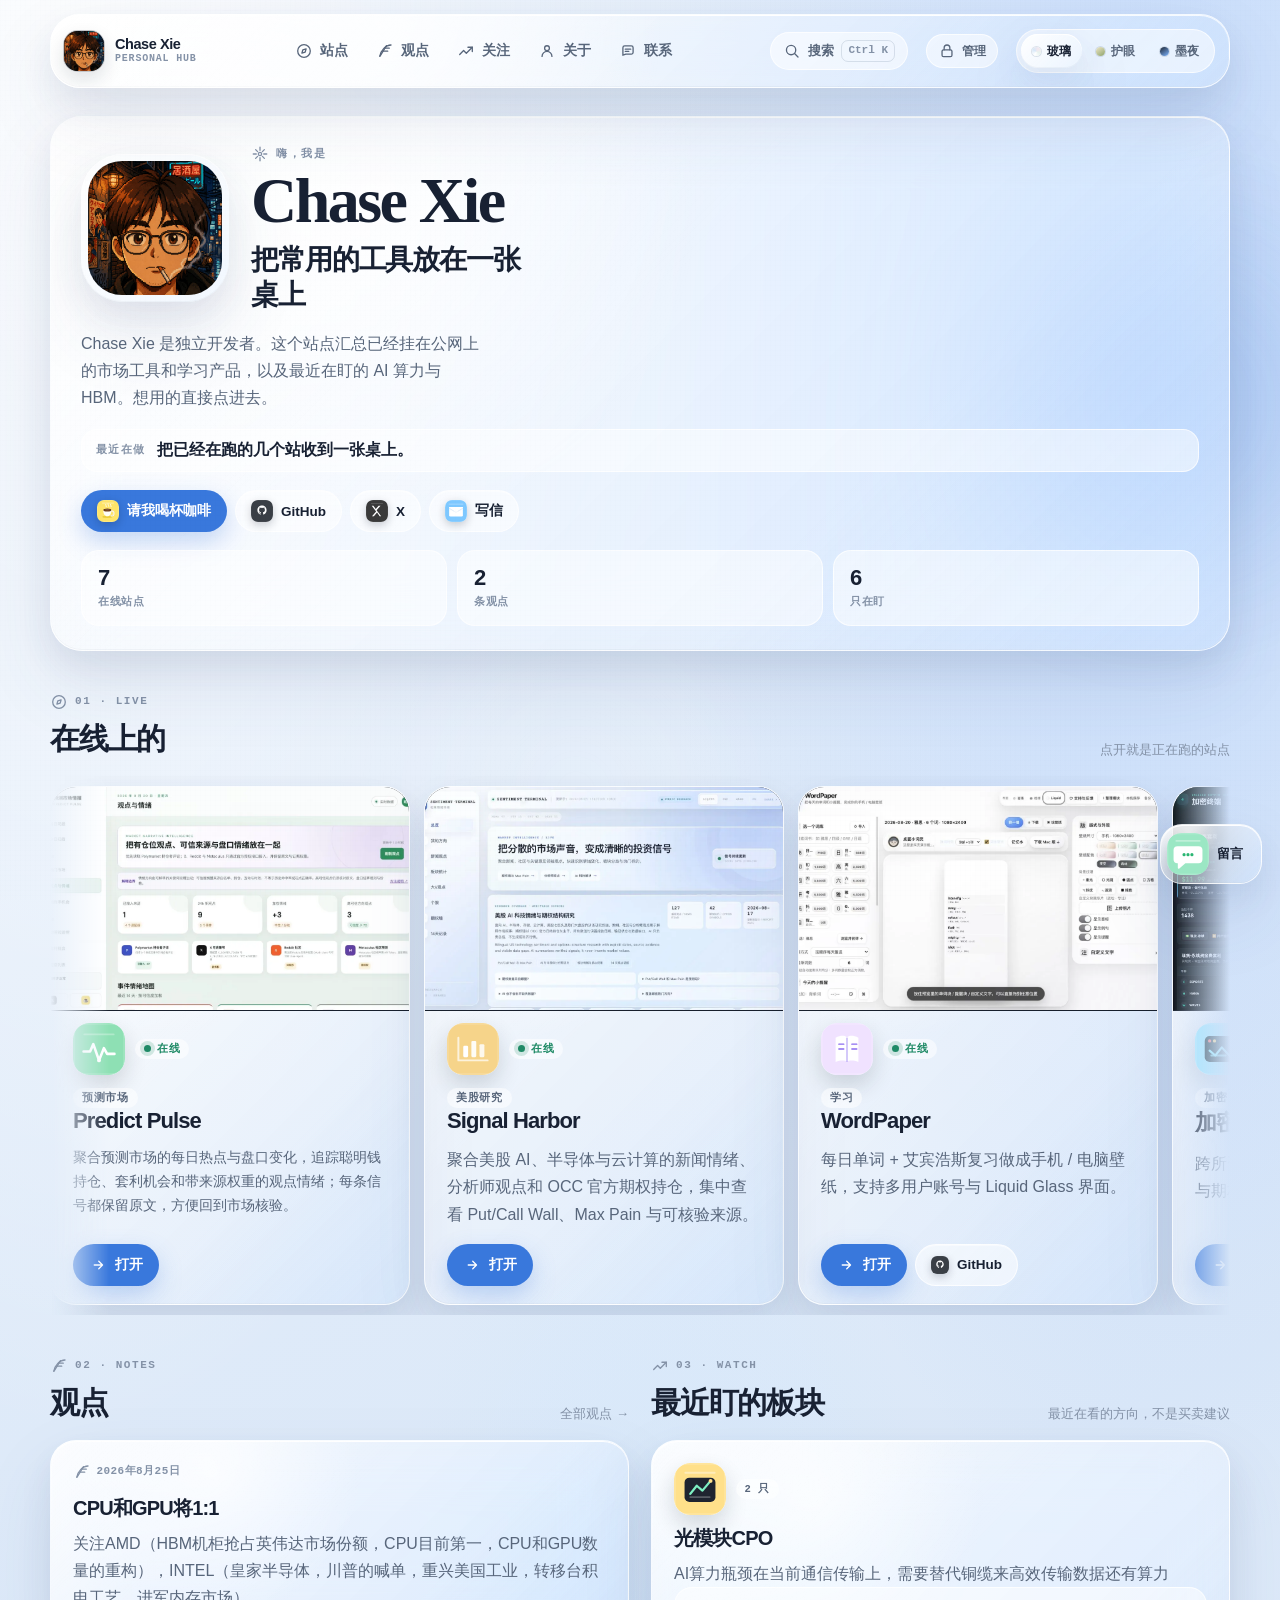
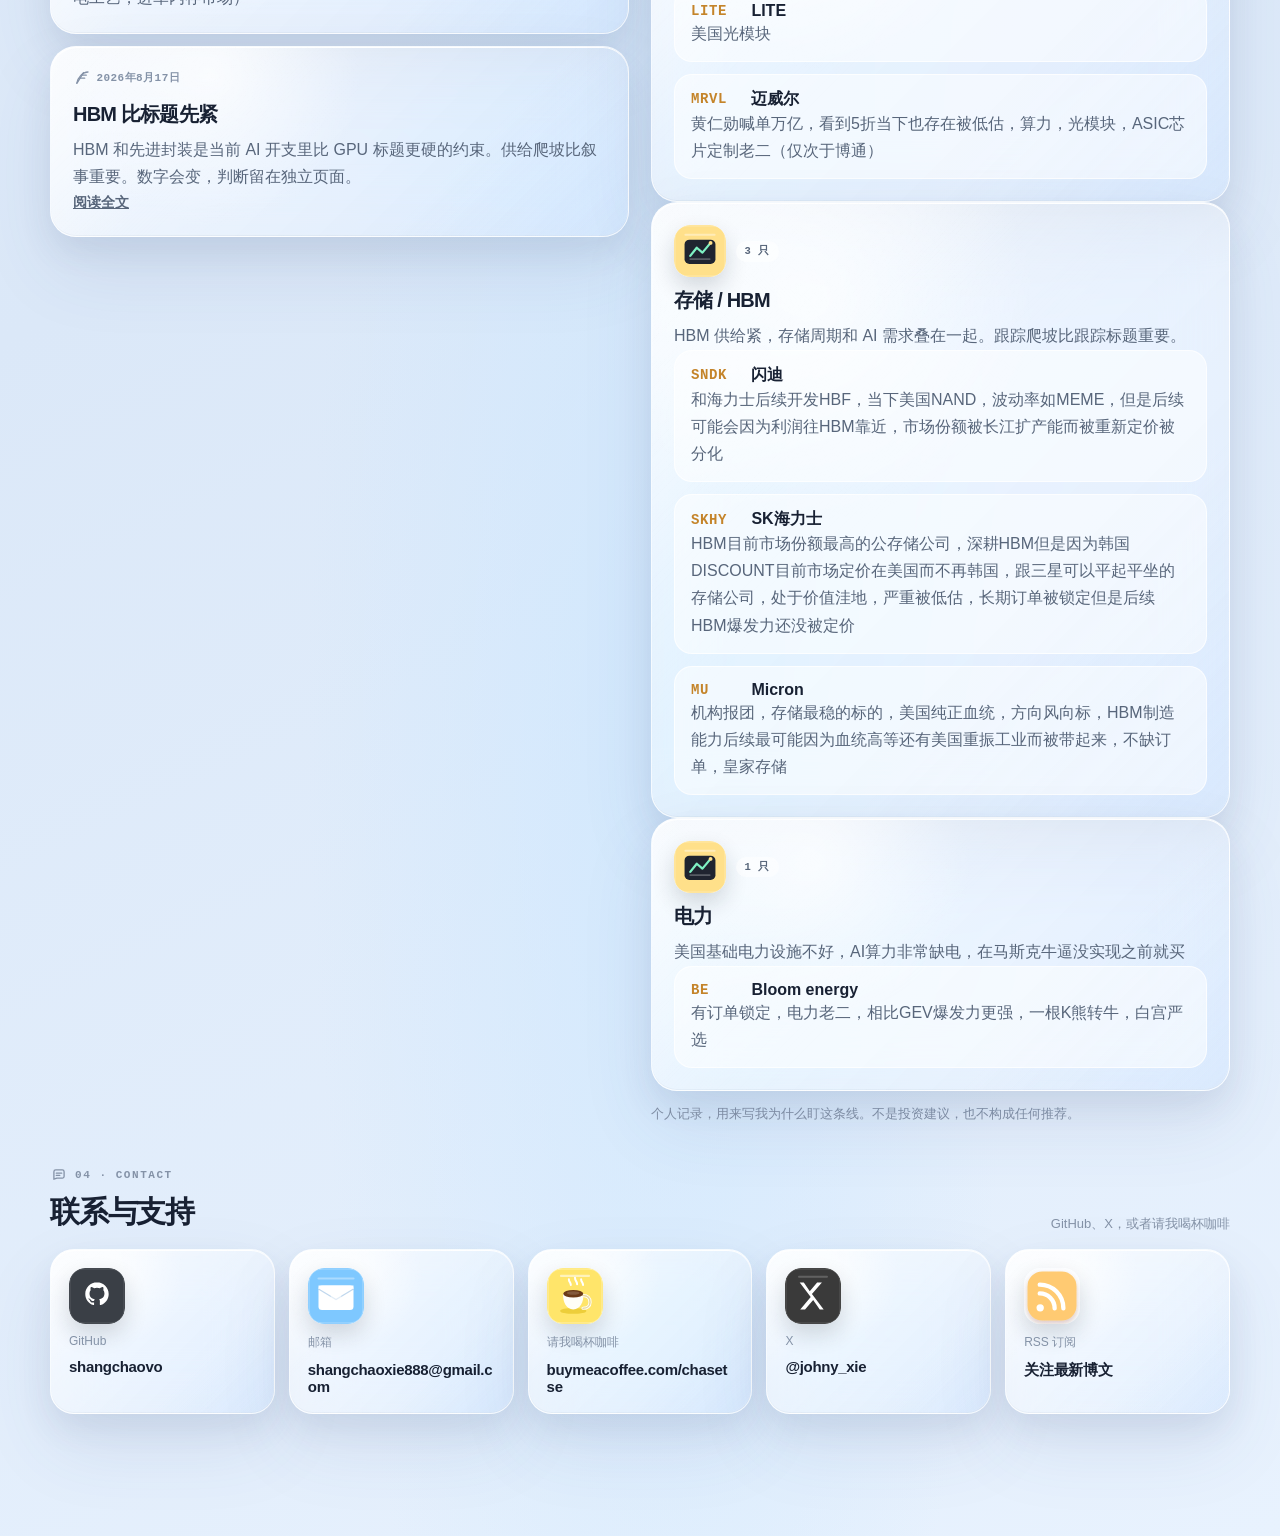
==== commit 207ba1b4: "Ship notes publishing, live probes, and hub hardening. Workbench notes now render pages, RSS, and si" ====
--- a/index.html
+++ b/index.html
@@ -7,6 +7,7 @@
     <meta name="description" content="独立开发者 Chase Xie 的个人导航：Predict Pulse、Signal Harbor、WordPaper、加密终端、外资研报、交易日报和校招简历工坊，以及最近在盯的 AI 算力与 HBM。" />
     <meta name="google-site-verification" content="O95cw5EyVnewTnY-gCXj8kBVqnA2D88TB6CyO-TnIzk" />
     <link rel="canonical" href="https://chaestblog.pages.dev/" />
+    <link rel="alternate" type="application/rss+xml" title="chaestblog RSS" href="https://chaestblog.pages.dev/rss.xml" />
     <meta property="og:type" content="website" />
     <meta property="og:locale" content="zh_CN" />
     <meta property="og:site_name" content="chaestblog" />
@@ -22,8 +23,8 @@
     <meta name="twitter:description" content="独立开发者。把已上线的市场工具和学习产品放在一页，并写下最近在盯的 AI 算力与 HBM。" />
     <meta name="twitter:image" content="https://chaestblog.pages.dev/assets/og.jpg" />
     <link rel="icon" type="image/svg+xml" href="/assets/favicon.svg" />
-    <link rel="stylesheet" href="/css/themes.css?v=20260820b" />
-    <link rel="stylesheet" href="/css/styles.css?v=20260820b" />
+    <link rel="stylesheet" href="/css/themes.css?v=20260830a" />
+    <link rel="stylesheet" href="/css/styles.css?v=20260830a" />
     <script type="application/ld+json">
       {
         "@context": "https://schema.org",
@@ -61,6 +62,11 @@
           var theme = localStorage.getItem("hubTheme");
           if (theme === "liquid" || theme === "eye" || theme === "ink") {
             document.documentElement.dataset.theme = theme;
+            return;
+          }
+          // 没手动选过就跟系统：深色系统进墨夜
+          if (window.matchMedia && window.matchMedia("(prefers-color-scheme: dark)").matches) {
+            document.documentElement.dataset.theme = "ink";
           }
         } catch (error) {}
       })();
@@ -93,6 +99,7 @@
       <symbol id="i-github" viewBox="0 0 24 24"><path fill="currentColor" stroke="none" d="M12 .3C5.37.3 0 5.67 0 12.3c0 5.3 3.44 9.8 8.21 11.39.6.11.82-.26.82-.58 0-.28-.01-1.04-.02-2.04-3.34.73-4.04-1.61-4.04-1.61-.55-1.39-1.34-1.76-1.34-1.76-1.09-.75.08-.73.08-.73 1.2.08 1.84 1.24 1.84 1.24 1.07 1.83 2.81 1.3 3.5 1 .11-.78.42-1.3.76-1.6-2.67-.3-5.47-1.33-5.47-5.93 0-1.31.47-2.38 1.24-3.22-.13-.3-.54-1.52.12-3.18 0 0 1-.32 3.3 1.23a11.5 11.5 0 0 1 6 0c2.28-1.55 3.29-1.23 3.29-1.23.66 1.66.25 2.88.12 3.18.77.84 1.23 1.91 1.23 3.22 0 4.61-2.81 5.62-5.48 5.92.43.37.81 1.1.81 2.22 0 1.6-.01 2.89-.01 3.29 0 .32.21.69.82.57C20.56 22.1 24 17.6 24 12.3 24 5.67 18.63.3 12 .3Z"/></symbol>
       <symbol id="i-x" viewBox="0 0 24 24"><path d="M4 4 20 20 M14.6 4 4 20 M20 4 9.8 16.4"/></symbol>
       <symbol id="i-telegram" viewBox="0 0 24 24"><path d="M21.2 4.6 3.6 11.4 10.2 13.6 17.2 8 12.2 14.8 10.2 13.6 10.1 19.4 Z"/></symbol>
+      <symbol id="i-search" viewBox="0 0 24 24"><circle cx="10.8" cy="10.8" r="6.2"/><path d="M15.4 15.4 20 20"/></symbol>
     </svg>
 
     <div class="atmosphere" aria-hidden="true">
@@ -112,11 +119,14 @@
       </a>
       <nav class="nav-links" aria-label="页面区块">
         <a href="#sites"><svg class="ic"><use href="#i-compass"></use></svg>站点</a>
-        <a href="#notes"><svg class="ic"><use href="#i-feather"></use></svg>观点</a>
+        <a href="/notes/"><svg class="ic"><use href="#i-feather"></use></svg>观点</a>
         <a href="#watch"><svg class="ic"><use href="#i-trend"></use></svg>关注</a>
         <a href="/about/"><svg class="ic"><use href="#i-user"></use></svg>关于</a>
         <a href="#contact"><svg class="ic"><use href="#i-chat"></use></svg>联系</a>
       </nav>
+      <button class="palette-entry" id="openPaletteBtn" type="button" aria-controls="paletteDialog" hidden>
+        <svg class="ic"><use href="#i-search"></use></svg><span>搜索</span><kbd class="palette-key">⌘K</kbd>
+      </button>
       <button class="admin-entry" id="openAdminBtn" type="button" aria-controls="adminDialog">
         <svg class="ic"><use href="#i-lock"></use></svg><span>管理</span>
       </button>
@@ -160,8 +170,8 @@
           </div>
           <div class="stat-row" id="statRow">
             <div class="stat"><b>7</b><span>在线站点</span></div>
-            <div class="stat"><b>1</b><span>条观点</span></div>
-            <div class="stat"><b>4</b><span>只在盯</span></div>
+            <div class="stat"><b>2</b><span>条观点</span></div>
+            <div class="stat"><b>6</b><span>只在盯</span></div>
           </div>
         </article>
       </section>
@@ -181,7 +191,7 @@
         <div class="board-marquee" id="boardMarquee">
         <div class="project-board" id="siteGrid">
           <article class="card glass" data-id="predict-pulse" data-tint="green">
-            <a class="shot" href="https://predict-pulse.signal-harbor.workers.dev/?view=sentiment" target="_blank" rel="noopener"><img src="/assets/shots/predict-pulse.jpg" alt="Predict Pulse 预测市场观点与情绪页面截图" loading="lazy" decoding="async"></a>
+            <a class="shot" href="https://predict-pulse.signal-harbor.workers.dev/?view=sentiment" target="_blank" rel="noopener"><picture><source type="image/webp" srcset="/assets/shots/predict-pulse.webp"><img src="/assets/shots/predict-pulse.jpg" alt="Predict Pulse 预测市场观点与情绪页面截图" width="1280" height="800" loading="lazy" decoding="async"></picture></a>
             <div class="card-top">
               <span class="well app"><img class="app-icon" src="/assets/icons/pulse.svg" alt="" width="46" height="46"></span>
               <span class="pill live"><i class="live-dot" aria-hidden="true"></i>在线</span>
@@ -196,7 +206,7 @@
             </div>
           </article>
           <article class="card glass" data-tint="cyan">
-            <a class="shot" href="https://signal-harbor-terminal.signal-harbor.workers.dev/#overview" target="_blank" rel="noopener"><img src="/assets/shots/signal-harbor.jpg" alt="Signal Harbor 美股研究终端页面截图" loading="lazy" decoding="async"></a>
+            <a class="shot" href="https://signal-harbor-terminal.signal-harbor.workers.dev/#overview" target="_blank" rel="noopener"><picture><source type="image/webp" srcset="/assets/shots/signal-harbor.webp"><img src="/assets/shots/signal-harbor.jpg" alt="Signal Harbor 美股研究终端页面截图" width="1280" height="800" loading="lazy" decoding="async"></picture></a>
             <div class="card-top">
               <span class="well app"><img class="app-icon" src="/assets/icons/chart.svg" alt="" width="46" height="46"></span>
               <span class="pill live"><i class="live-dot" aria-hidden="true"></i>在线</span>
@@ -211,7 +221,7 @@
             </div>
           </article>
           <article class="card glass" data-tint="violet">
-            <a class="shot" href="https://wordpaper.pages.dev/" target="_blank" rel="noopener"><img src="/assets/shots/wordpaper.jpg" alt="WordPaper 单词壁纸页面截图" loading="lazy" decoding="async"></a>
+            <a class="shot" href="https://wordpaper.pages.dev/" target="_blank" rel="noopener"><picture><source type="image/webp" srcset="/assets/shots/wordpaper.webp"><img src="/assets/shots/wordpaper.jpg" alt="WordPaper 单词壁纸页面截图" width="1280" height="800" loading="lazy" decoding="async"></picture></a>
             <div class="card-top">
               <span class="well app"><img class="app-icon" src="/assets/icons/book.svg" alt="" width="46" height="46"></span>
               <span class="pill live"><i class="live-dot" aria-hidden="true"></i>在线</span>
@@ -227,7 +237,7 @@
             </div>
           </article>
           <article class="card glass" data-tint="cyan">
-            <a class="shot" href="https://crypto-funding-arbitrage.pages.dev/" target="_blank" rel="noopener"><img src="/assets/shots/terminal.jpg" alt="加密终端页面截图" loading="lazy" decoding="async"></a>
+            <a class="shot" href="https://crypto-funding-arbitrage.pages.dev/" target="_blank" rel="noopener"><picture><source type="image/webp" srcset="/assets/shots/terminal.webp"><img src="/assets/shots/terminal.jpg" alt="加密终端页面截图" width="1280" height="800" loading="lazy" decoding="async"></picture></a>
             <div class="card-top">
               <span class="well app"><img class="app-icon" src="/assets/icons/terminal.svg" alt="" width="46" height="46"></span>
               <span class="pill live"><i class="live-dot" aria-hidden="true"></i>在线</span>
@@ -242,7 +252,7 @@
             </div>
           </article>
           <article class="card glass" data-tint="amber">
-            <a class="shot" href="https://fresearch.cc.cd/" target="_blank" rel="noopener"><img src="/assets/shots/research.jpg" alt="外资投行研报页面截图" loading="lazy" decoding="async"></a>
+            <a class="shot" href="https://fresearch.cc.cd/" target="_blank" rel="noopener"><picture><source type="image/webp" srcset="/assets/shots/research.webp"><img src="/assets/shots/research.jpg" alt="外资投行研报页面截图" width="1280" height="800" loading="lazy" decoding="async"></picture></a>
             <div class="card-top">
               <span class="well app"><img class="app-icon" src="/assets/icons/chart.svg" alt="" width="46" height="46"></span>
               <span class="pill live"><i class="live-dot" aria-hidden="true"></i>在线</span>
@@ -258,7 +268,7 @@
             </div>
           </article>
           <article class="card glass" data-tint="gold">
-            <a class="shot" href="https://dailytrade.cc.cd/" target="_blank" rel="noopener"><img src="/assets/shots/dailytrade.jpg" alt="交易每日报告页面截图" loading="lazy" decoding="async"></a>
+            <a class="shot" href="https://dailytrade.cc.cd/" target="_blank" rel="noopener"><picture><source type="image/webp" srcset="/assets/shots/dailytrade.webp"><img src="/assets/shots/dailytrade.jpg" alt="交易每日报告页面截图" width="1280" height="800" loading="lazy" decoding="async"></picture></a>
             <div class="card-top">
               <span class="well app"><img class="app-icon" src="/assets/icons/candles.svg" alt="" width="46" height="46"></span>
               <span class="pill live"><i class="live-dot" aria-hidden="true"></i>在线</span>
@@ -273,7 +283,7 @@
             </div>
           </article>
           <article class="card glass" data-tint="rose">
-            <a class="shot" href="https://resume-5lv.pages.dev/" target="_blank" rel="noopener"><img src="/assets/shots/resume.jpg" alt="简历工坊页面截图" loading="lazy" decoding="async"></a>
+            <a class="shot" href="https://resume-5lv.pages.dev/" target="_blank" rel="noopener"><picture><source type="image/webp" srcset="/assets/shots/resume.webp"><img src="/assets/shots/resume.jpg" alt="简历工坊页面截图" width="1280" height="800" loading="lazy" decoding="async"></picture></a>
             <div class="card-top">
               <span class="well app"><img class="app-icon" src="/assets/icons/file.svg" alt="" width="46" height="46"></span>
               <span class="pill live"><i class="live-dot" aria-hidden="true"></i>在线</span>
@@ -299,12 +309,17 @@
               <p class="kicker"><svg class="ic"><use href="#i-feather"></use></svg> 02 · Notes</p>
               <h2>观点</h2>
             </div>
-            <p class="hint">写过的判断会留链接；数字变了就改日期。</p>
+            <p class="hint"><a href="/notes/">全部观点 →</a></p>
           </div>
           <div class="admin-only editor-bar">
             <button class="btn primary" id="addNoteBtn" type="button"><svg class="ic"><use href="#i-plus"></use></svg>写一条</button>
           </div>
           <div class="notes" id="noteList">
+            <article class="note glass" data-id="n_cmipldxjd4">
+              <time>2026年8月25日</time>
+              <h3>CPU和GPU将1:1</h3>
+              <p>关注AMD（HBM机柜抢占英伟达市场份额，CPU目前第一，CPU和GPU数量的重构），INTEL（皇家半导体，川普的喊单，重兴美国工业，转移台积电工艺，进军内存市场）</p>
+            </article>
             <article class="note glass" data-id="n_hbm">
               <time>2026年8月17日</time>
               <h3><a href="/notes/hbm-supply/">HBM 比标题先紧</a></h3>
@@ -330,25 +345,37 @@
             <article class="sector glass" data-id="s_ai" data-tint="amber">
               <div class="card-top">
                 <span class="well app"><img class="app-icon" src="/assets/icons/watch.svg" alt="" width="48" height="48"></span>
-                <span class="pill">3 只</span>
+                <span class="pill">2 只</span>
               </div>
-              <h3>AI 算力</h3>
-              <p>训练与推理的资本开支还在，GPU、网络、代工是我最近盯得最紧的一条主线。数字会变，逻辑先写在这里。</p>
+              <h3>光模块CPO</h3>
+              <p>AI算力瓶颈在当前通信传输上，需要替代铜缆来高效传输数据还有算力</p>
               <div class="stocks">
-                <div class="stock"><div class="stock-head"><span class="symbol">NVDA</span><strong>NVIDIA</strong></div><p>CUDA 生态与数据中心 GPU 仍是主轴。我更关心出货节奏和客户资本开支，而不是单日涨跌。</p></div>
-                <div class="stock"><div class="stock-head"><span class="symbol">AVGO</span><strong>Broadcom</strong></div><p>自定义加速芯片和网络交换，吃的是同一笔 AI 开支，客户集中度值得单独记账。</p></div>
-                <div class="stock"><div class="stock-head"><span class="symbol">TSM</span><strong>台积电</strong></div><p>先进制程几乎是所有 AI 芯片的共同瓶颈。产能与 CoWoS 比叙事更硬。</p></div>
+                <div class="stock"><div class="stock-head"><span class="symbol">LITE</span><strong>LITE</strong></div><p>美国光模块</p></div>
+                <div class="stock"><div class="stock-head"><span class="symbol">MRVL</span><strong>迈威尔</strong></div><p>黄仁勋喊单万亿，看到5折当下也存在被低估，算力，光模块，ASIC芯片定制老二（仅次于博通）</p></div>
               </div>
             </article>
             <article class="sector glass" data-id="s_mem" data-tint="amber">
               <div class="card-top">
                 <span class="well app"><img class="app-icon" src="/assets/icons/watch.svg" alt="" width="48" height="48"></span>
-                <span class="pill">1 只</span>
+                <span class="pill">3 只</span>
               </div>
               <h3>存储 / HBM</h3>
               <p>HBM 供给紧，存储周期和 AI 需求叠在一起。跟踪爬坡比跟踪标题重要。</p>
               <div class="stocks">
-                <div class="stock"><div class="stock-head"><span class="symbol">MU</span><strong>Micron</strong></div><p>HBM 与 DRAM 涨价逻辑都在，但要看产能什么时候真的出来。</p></div>
+                <div class="stock"><div class="stock-head"><span class="symbol">SNDK</span><strong>闪迪</strong></div><p>和海力士后续开发HBF，当下美国NAND，波动率如MEME，但是后续可能会因为利润往HBM靠近，市场份额被长江扩产能而被重新定价被分化</p></div>
+                <div class="stock"><div class="stock-head"><span class="symbol">SKHY</span><strong>SK海力士</strong></div><p>HBM目前市场份额最高的公存储公司，深耕HBM但是因为韩国DISCOUNT目前市场定价在美国而不再韩国，跟三星可以平起平坐的存储公司，处于价值洼地，严重被低估，长期订单被锁定但是后续HBM爆发力还没被定价</p></div>
+                <div class="stock"><div class="stock-head"><span class="symbol">MU</span><strong>Micron</strong></div><p>机构报团，存储最稳的标的，美国纯正血统，方向风向标，HBM制造能力后续最可能因为血统高等还有美国重振工业而被带起来，不缺订单，皇家存储</p></div>
+              </div>
+            </article>
+            <article class="sector glass" data-id="s_8qqhmvgm14" data-tint="amber">
+              <div class="card-top">
+                <span class="well app"><img class="app-icon" src="/assets/icons/watch.svg" alt="" width="48" height="48"></span>
+                <span class="pill">1 只</span>
+              </div>
+              <h3>电力</h3>
+              <p>美国基础电力设施不好，AI算力非常缺电，在马斯克牛逼没实现之前就买</p>
+              <div class="stocks">
+                <div class="stock"><div class="stock-head"><span class="symbol">BE</span><strong>Bloom energy</strong></div><p>有订单锁定，电力老二，相比GEV爆发力更强，一根K熊转牛，白宫严选</p></div>
               </div>
             </article>
           </div>
@@ -385,6 +412,11 @@
             <small>X</small>
             <strong>@johny_xie</strong>
           </a>
+          <a class="contact glass" href="/rss/">
+            <span class="well app"><img class="app-icon" src="/assets/icons/rss.svg" alt="" width="56" height="56"></span>
+            <small>RSS 订阅</small>
+            <strong>关注最新博文</strong>
+          </a>
         </div>
       </section>
     </main>
@@ -405,8 +437,22 @@
       </div>
     </form>
 
+    <dialog id="paletteDialog" aria-label="命令面板">
+      <div class="modal glass palette">
+        <div class="palette-head">
+          <svg class="ic"><use href="#i-search"></use></svg>
+          <label class="sr-only" for="paletteInput">搜索站点、观点与板块</label>
+          <input id="paletteInput" type="search" role="combobox" aria-expanded="true" aria-controls="paletteList"
+                 aria-autocomplete="list" autocomplete="off" placeholder="搜站点、观点、板块，或切主题…" />
+          <button class="btn ghost" id="paletteClose" type="button">Esc</button>
+        </div>
+        <ul class="palette-list" id="paletteList" role="listbox" aria-label="搜索结果"></ul>
+        <p class="palette-foot">↑↓ 选择 · Enter 打开 · 也可以直接按 /</p>
+      </div>
+    </dialog>
+
     <dialog id="adminDialog">
-      <form class="modal glass" id="adminForm" method="dialog">
+      <form class="modal glass" id="adminForm">
         <p class="kicker"><svg class="ic"><use href="#i-lock"></use></svg> Author</p>
         <h3>作者入口</h3>
         <p>输入管理口令后，即可管理项目、发布观点、更新关注板块与恢复历史版本。</p>
@@ -415,8 +461,8 @@
           <input id="adminToken" type="password" name="token" autocomplete="current-password" />
         </label>
         <div class="modal-actions">
-          <button class="btn ghost" value="cancel" type="submit">取消</button>
-          <button class="btn primary" id="adminLoginBtn" type="button">进入</button>
+          <button class="btn ghost" id="adminCancelBtn" type="button">取消</button>
+          <button class="btn primary" id="adminLoginBtn" type="submit">进入</button>
         </div>
       </form>
     </dialog>
@@ -465,7 +511,7 @@
     </dialog>
 
     <div class="toast-host" id="toastHost" aria-live="polite"></div>
-    <script src="/js/app.js" type="module"></script>
+    <script src="/js/app.js?v=20260830a" type="module"></script>
     <noscript>
       Chase Xie 是独立开发者。站点、观点和盯盘不需要 JavaScript 也能读。
       关于：/about/ · HBM 笔记：/notes/hbm-supply/
--- a/css/themes.css
+++ b/css/themes.css
@@ -19,6 +19,7 @@
   --sub: #58667b;
   --muted: #8492a7;
   --accent: #3978dc;
+  --article-link: #1265d6;
   --accent-ink: #fff;
   --line: rgba(255, 255, 255, 0.74);
   --line-strong: rgba(43, 70, 110, 0.14);
@@ -44,6 +45,7 @@
   --sub: #5f6a4e;
   --muted: #7f896c;
   --accent: #53673a;
+  --article-link: #2166b2;
   --accent-ink: #f7f3e4;
   --line: rgba(255, 250, 230, 0.74);
   --line-strong: rgba(72, 84, 52, 0.16);
@@ -67,6 +69,7 @@
   --sub: #9aa8bc;
   --muted: #748196;
   --accent: #7cb4ff;
+  --article-link: #78b2ff;
   --accent-ink: #0b1018;
   --line: rgba(255, 255, 255, 0.14);
   --line-strong: rgba(180, 206, 240, 0.22);
--- a/css/styles.css
+++ b/css/styles.css
@@ -475,7 +475,7 @@
 }
 .contact-grid {
   display: grid;
-  grid-template-columns: repeat(4, 1fr);
+  grid-template-columns: repeat(5, minmax(0, 1fr));
   gap: 14px;
 }
 
@@ -1055,6 +1055,7 @@
   .nav { flex-wrap: wrap; }
   .nav-links {
     order: 3;
+    flex: 1 0 100%;
     width: 100%;
     justify-content: flex-start;
     overflow: auto;
@@ -1167,6 +1168,103 @@
   gap: 10px;
   margin: 8px 0 28px;
 }
+.page-doc .identity-links .btn {
+  min-height: 46px;
+  padding-inline: 11px 15px;
+}
+.page-doc .identity-links .app-icon {
+  width: 24px;
+  height: 24px;
+  border-radius: 8px;
+}
+.identity-handle {
+  color: var(--muted);
+  font-size: 12px;
+  font-weight: 620;
+}
+.rss-button {
+  color: color-mix(in srgb, #e96120 74%, var(--ink));
+}
+.about-doc {
+  width: min(900px, calc(100% - 36px));
+}
+.about-doc .lede { max-width: 760px; }
+.about-doc .prose h2 {
+  display: flex;
+  align-items: center;
+  gap: 10px;
+}
+.about-doc .section-icon {
+  width: 30px;
+  height: 30px;
+  border-radius: 9px;
+  box-shadow: 0 6px 14px rgba(20, 28, 44, 0.15);
+}
+.page-doc .prose .about-projects {
+  display: grid;
+  grid-template-columns: repeat(2, minmax(0, 1fr));
+  gap: 10px;
+  margin: 0 0 1.25em;
+  padding: 0;
+  list-style: none;
+}
+.page-doc .prose .about-projects li { font-size: inherit; }
+.about-project {
+  display: grid;
+  grid-template-columns: 44px minmax(0, 1fr) auto;
+  align-items: center;
+  gap: 12px;
+  min-height: 78px;
+  padding: 12px;
+  border: 1px solid var(--line);
+  border-radius: 20px;
+  color: var(--ink);
+  background: var(--chip);
+  box-shadow: inset 0 1px 0 rgba(255, 255, 255, 0.46);
+  text-decoration: none;
+  transition: transform .2s ease, border-color .2s ease, background .2s ease;
+}
+.about-project:hover,
+.about-project:focus-visible {
+  border-color: color-mix(in srgb, var(--accent) 30%, var(--line));
+  background: color-mix(in srgb, var(--accent) 8%, var(--chip));
+  transform: translateY(-2px);
+}
+.about-project .app-icon {
+  width: 44px;
+  height: 44px;
+  border-radius: 13px;
+}
+.about-project > span:not(.about-project-arrow) { min-width: 0; }
+.about-project strong {
+  display: block;
+  margin-bottom: 3px;
+  font-size: 14px;
+  letter-spacing: -0.02em;
+}
+.about-project small {
+  display: block;
+  color: var(--muted);
+  font-size: 12px;
+  line-height: 1.45;
+}
+.about-project-arrow {
+  align-self: start;
+  color: var(--muted);
+  font: 700 15px/1 var(--font-mono);
+}
+.article-page .prose a {
+  color: var(--article-link);
+  font-weight: 650;
+  text-decoration-color: color-mix(in srgb, var(--article-link) 52%, transparent);
+  text-decoration-thickness: 1.5px;
+  text-underline-offset: 0.18em;
+}
+.article-page .prose a:hover,
+.article-page .prose a:focus-visible {
+  color: color-mix(in srgb, var(--article-link) 78%, var(--ink));
+  text-decoration-color: currentColor;
+}
 .page-doc .updated {
   margin: 0 0 22px;
   color: var(--muted);
@@ -1174,6 +1272,176 @@
 }
 .page-doc .disclaimer {
   margin-top: 28px;
+}
+
+@media (max-width: 700px) {
+  .page-doc .prose .about-projects { grid-template-columns: 1fr; }
+  .identity-handle { display: none; }
+}
+
+.rss-view {
+  width: min(860px, calc(100% - 36px));
+  margin: 34px auto 72px;
+}
+.rss-hero {
+  display: grid;
+  grid-template-columns: minmax(0, 1fr) 180px;
+  align-items: center;
+  gap: 28px;
+  padding: 38px;
+  border-radius: 34px;
+}
+.rss-copy h1 {
+  margin: 10px 0 12px;
+  font-family: var(--font-display);
+  font-size: clamp(34px, 6vw, 58px);
+  font-weight: 650;
+  letter-spacing: -0.05em;
+  line-height: 1;
+}
+.rss-copy .lede {
+  max-width: 580px;
+  margin: 0;
+  color: var(--sub);
+  font-size: 16px;
+  line-height: 1.7;
+}
+.rss-address {
+  margin-top: 24px;
+  padding: 14px;
+  border: 1px solid var(--line);
+  border-radius: 20px;
+  background: var(--chip);
+}
+.rss-address label {
+  display: block;
+  margin: 0 0 8px 3px;
+  color: var(--muted);
+  font: 700 11px/1 var(--font-mono);
+  letter-spacing: 0.08em;
+  text-transform: uppercase;
+}
+.rss-address-row {
+  display: flex;
+  gap: 8px;
+}
+.rss-address input {
+  flex: 1;
+  min-width: 0;
+  height: 44px;
+  padding: 0 13px;
+  border: 1px solid var(--line-strong);
+  border-radius: 13px;
+  color: var(--ink);
+  background: color-mix(in srgb, var(--glass-fill) 78%, transparent);
+  font: 600 12px/1 var(--font-mono);
+}
+.rss-address p {
+  margin: 9px 3px 0;
+  color: var(--muted);
+  font-size: 12px;
+  line-height: 1.5;
+}
+.rss-beacon {
+  position: relative;
+  display: grid;
+  place-items: center;
+  width: 156px;
+  height: 156px;
+  margin: auto;
+}
+.rss-beacon img {
+  position: relative;
+  z-index: 2;
+  width: 92px;
+  height: 92px;
+  border-radius: 28px;
+  box-shadow: 0 22px 42px rgba(220, 89, 28, 0.3);
+}
+.rss-ring {
+  position: absolute;
+  border: 1px solid color-mix(in srgb, #ef722e 38%, transparent);
+  border-radius: 50%;
+  animation: rss-pulse 3s ease-out infinite;
+}
+.rss-ring-a { inset: 18px; }
+.rss-ring-b { inset: 0; animation-delay: 1.05s; }
+@keyframes rss-pulse {
+  0%, 22% { opacity: .18; transform: scale(.78); }
+  70% { opacity: .7; }
+  100% { opacity: 0; transform: scale(1.08); }
+}
+.rss-help {
+  display: grid;
+  grid-template-columns: minmax(180px, .7fr) 1.3fr;
+  align-items: end;
+  gap: 28px;
+  margin: 34px 4px 18px;
+}
+.rss-help h2,
+.rss-section-head h2 {
+  margin: 5px 0 0;
+  font-family: var(--font-display);
+  font-size: 28px;
+  letter-spacing: -0.035em;
+}
+.rss-help > p {
+  margin: 0;
+  color: var(--sub);
+  font-size: 14px;
+  line-height: 1.7;
+}
+.rss-section-head {
+  display: flex;
+  align-items: center;
+  justify-content: space-between;
+  margin: 0 4px 12px;
+}
+.rss-section-head span {
+  color: var(--muted);
+  font: 650 11px/1 var(--font-mono);
+}
+.rss-entries { display: grid; gap: 10px; }
+.rss-entry {
+  display: grid;
+  grid-template-columns: 48px minmax(0, 1fr) auto;
+  align-items: center;
+  gap: 14px;
+  padding: 16px;
+  border-radius: 22px;
+  color: inherit;
+  text-decoration: none;
+}
+.rss-entry:hover {
+  border-color: color-mix(in srgb, #ef722e 30%, var(--line));
+  transform: translateY(-2px);
+}
+.rss-entry-icon img {
+  display: block;
+  width: 44px;
+  height: 44px;
+  border-radius: 13px;
+}
+.rss-entry-copy { display: grid; gap: 4px; }
+.rss-entry time {
+  color: var(--muted);
+  font: 650 10px/1 var(--font-mono);
+}
+.rss-entry strong { font-size: 16px; }
+.rss-entry small { color: var(--sub); font-size: 12px; line-height: 1.5; }
+.rss-entry-arrow { color: #df651f; font: 700 18px/1 var(--font-mono); }
+
+@media (max-width: 700px) {
+  .rss-hero { grid-template-columns: 1fr; padding: 24px; }
+  .rss-beacon { order: -1; width: 116px; height: 116px; }
+  .rss-beacon img { width: 72px; height: 72px; border-radius: 22px; }
+  .rss-address-row { align-items: stretch; flex-direction: column; }
+  .rss-address-row .btn { width: 100%; }
+  .rss-help { grid-template-columns: 1fr; gap: 10px; }
+}
+
+@media (prefers-reduced-motion: reduce) {
+  .rss-ring { animation: none; }
 }
 
 /* ============================================================
@@ -1241,3 +1509,189 @@
 @media (prefers-reduced-motion: reduce) {
   body.marquee-on .project-board { animation: none; }
 }
+
+/* ---- 命令面板(⌘K) ---- */
+.palette-entry {
+  display: inline-flex;
+  align-items: center;
+  gap: 7px;
+  min-height: 38px;
+  padding: 0 12px;
+  border: 1px solid var(--line);
+  border-radius: 999px;
+  background: var(--chip);
+  color: var(--sub);
+  font: inherit;
+  font-size: 13px;
+  font-weight: 650;
+  cursor: pointer;
+}
+
+.palette-entry:hover { color: var(--ink); border-color: var(--line-strong); }
+
+.palette-key {
+  padding: 2px 6px;
+  border: 1px solid var(--line-strong);
+  border-radius: 7px;
+  color: var(--muted);
+  font: 600 11px/1.4 var(--font-mono);
+}
+
+#paletteDialog { width: min(620px, calc(100% - 24px)); }
+
+.palette { padding: 14px; }
+
+.palette-head {
+  display: flex;
+  align-items: center;
+  gap: 10px;
+  padding: 0 4px 12px;
+  border-bottom: 1px solid var(--line-strong);
+}
+
+.palette-head .ic { color: var(--muted); }
+
+.palette-head input {
+  flex: 1;
+  min-width: 0;
+  padding: 8px 0;
+  border: 0;
+  background: transparent;
+  color: var(--ink);
+  font: inherit;
+  font-size: 17px;
+}
+
+.palette-head input:focus { outline: none; }
+.palette-head input::-webkit-search-cancel-button { display: none; }
+
+.palette-list {
+  display: grid;
+  gap: 2px;
+  max-height: min(52vh, 420px);
+  margin: 10px 0 0;
+  padding: 0;
+  overflow-y: auto;
+  list-style: none;
+}
+
+.palette-item {
+  display: grid;
+  grid-template-columns: 52px 1fr auto;
+  align-items: center;
+  gap: 10px;
+  width: 100%;
+  padding: 10px 12px;
+  border: 0;
+  border-radius: 14px;
+  background: transparent;
+  color: var(--ink);
+  font: inherit;
+  text-align: left;
+  cursor: pointer;
+}
+
+.palette-item:hover,
+.palette-item.is-active { background: var(--chip); }
+
+.palette-group {
+  color: var(--muted);
+  font-size: 11px;
+  font-weight: 700;
+}
+
+.palette-title {
+  overflow: hidden;
+  font-size: 15px;
+  font-weight: 650;
+  text-overflow: ellipsis;
+  white-space: nowrap;
+}
+
+.palette-hint { color: var(--muted); font-size: 12px; }
+
+.palette-empty { padding: 18px 12px; color: var(--muted); font-size: 14px; }
+
+.palette-foot {
+  margin: 10px 4px 0;
+  color: var(--muted);
+  font-size: 11.5px;
+}
+
+/* ---- 观点归档页 ---- */
+.archive-list { display: grid; gap: 10px; margin-top: 22px; }
+
+.archive-item {
+  display: grid;
+  gap: 5px;
+  padding: 16px 18px;
+  border-radius: var(--radius-sm);
+  color: inherit;
+  text-decoration: none;
+  transition: transform .2s ease;
+}
+
+.archive-item:hover { transform: translateY(-2px); }
+.archive-item time { color: var(--muted); font: 600 12px/1 var(--font-mono); }
+.archive-item strong { font-family: var(--font-display); font-size: 20px; letter-spacing: -0.01em; }
+.archive-item small { color: var(--sub); font-size: 13.5px; line-height: 1.6; }
+
+.note-nav { margin-top: 28px; font-size: 14px; }
+.note-nav a { color: var(--sub); }
+.note-nav a:hover { color: var(--ink); }
+
+.notfound-doc { padding-top: 12vh; }
+
+.hint a { color: inherit; text-decoration: none; }
+.hint a:hover { color: var(--ink); }
+
+/* ---- Markdown 正文里新增的块级元素 ---- */
+.page-doc .prose h3 {
+  margin: 1.6em 0 0.5em;
+  font-family: var(--font-display);
+  font-size: 20px;
+}
+
+.page-doc .prose blockquote {
+  margin: 1.2em 0;
+  padding: 2px 0 2px 16px;
+  border-left: 3px solid var(--line-strong);
+  color: var(--sub);
+}
+
+.page-doc .prose pre {
+  margin: 1.2em 0;
+  padding: 14px 16px;
+  overflow-x: auto;
+  border: 1px solid var(--line-strong);
+  border-radius: 14px;
+  background: var(--chip);
+}
+
+.page-doc .prose code {
+  padding: 1px 5px;
+  border-radius: 6px;
+  background: var(--chip);
+  font: 0.92em/1.5 var(--font-mono);
+}
+
+.page-doc .prose pre code { padding: 0; background: none; }
+
+.page-doc .prose hr {
+  margin: 2em 0;
+  border: 0;
+  border-top: 1px solid var(--line-strong);
+}
+
+@media (max-width: 720px) {
+  .palette-entry span { display: none; }
+  .palette-item { grid-template-columns: 46px 1fr; }
+  .palette-hint { display: none; }
+}
+
+.field-note {
+  margin: -4px 0 14px;
+  color: var(--muted);
+  font-size: 12px;
+  line-height: 1.6;
+}
